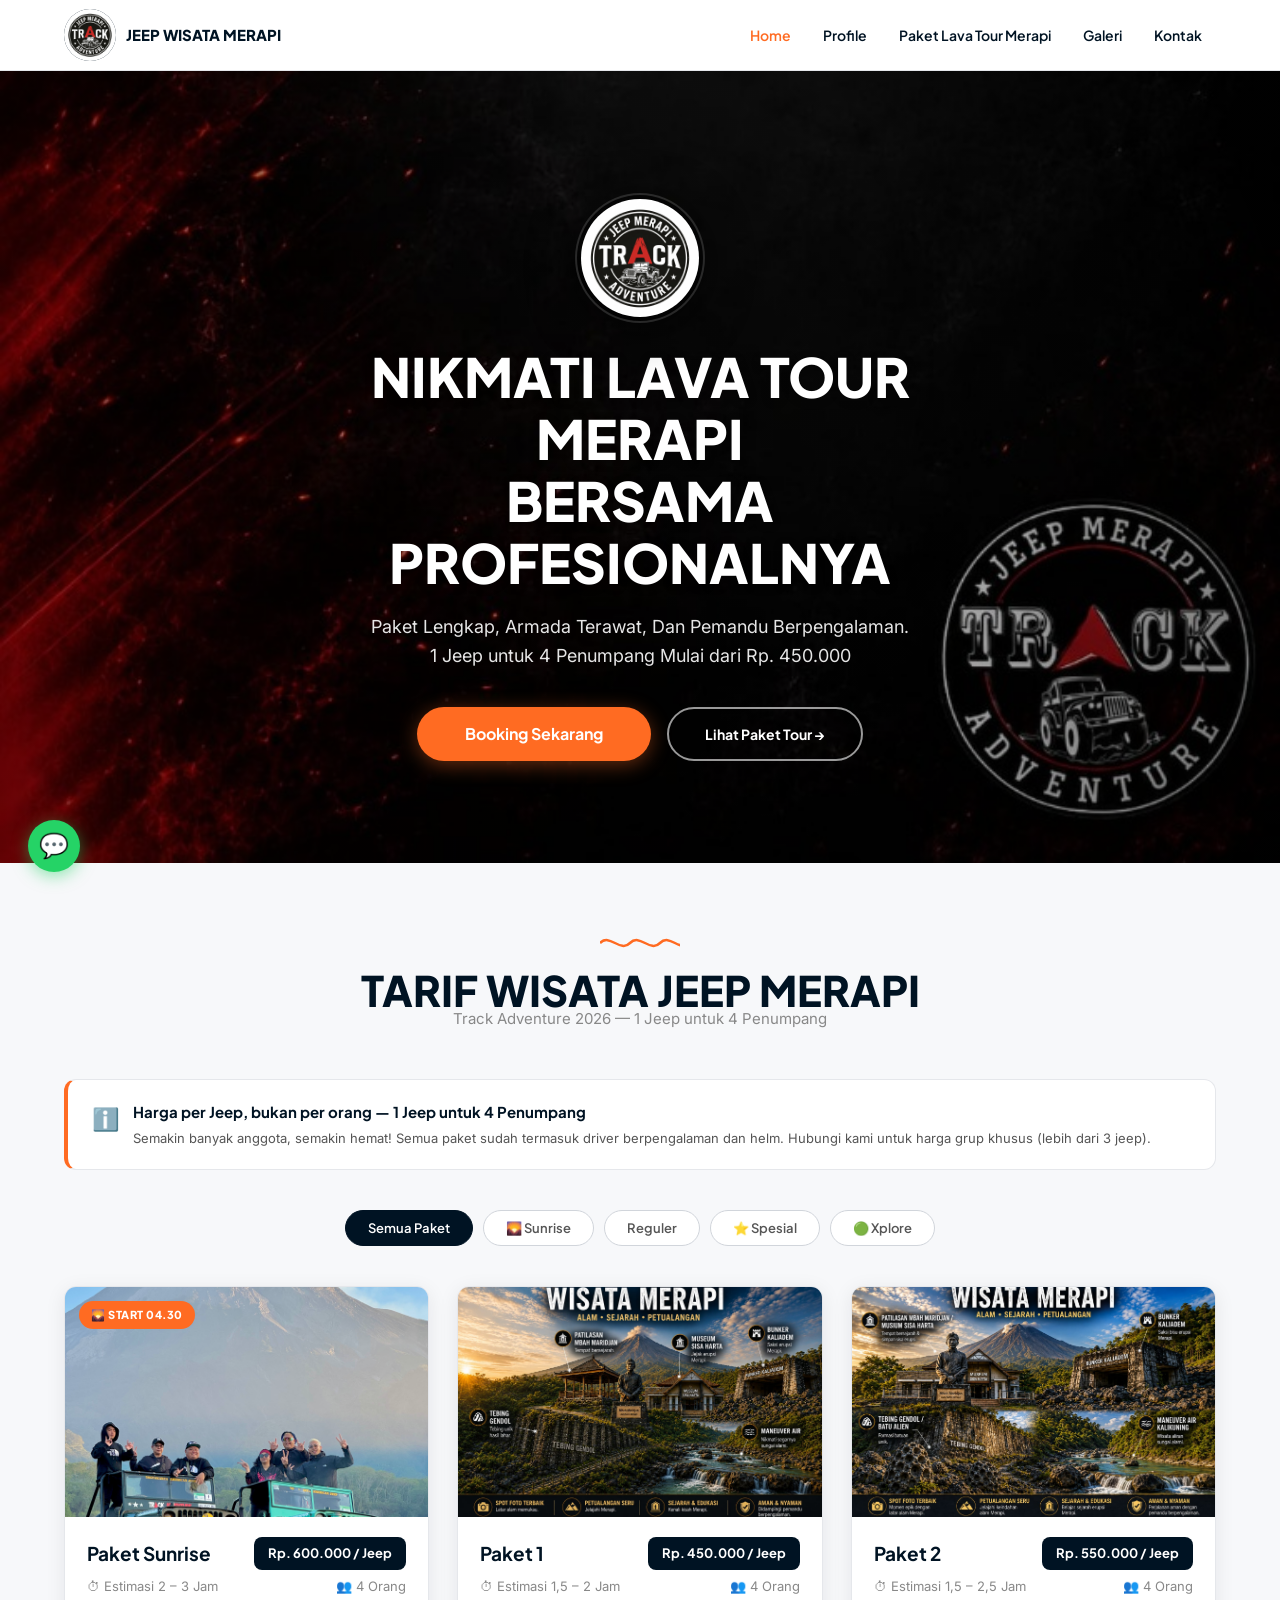
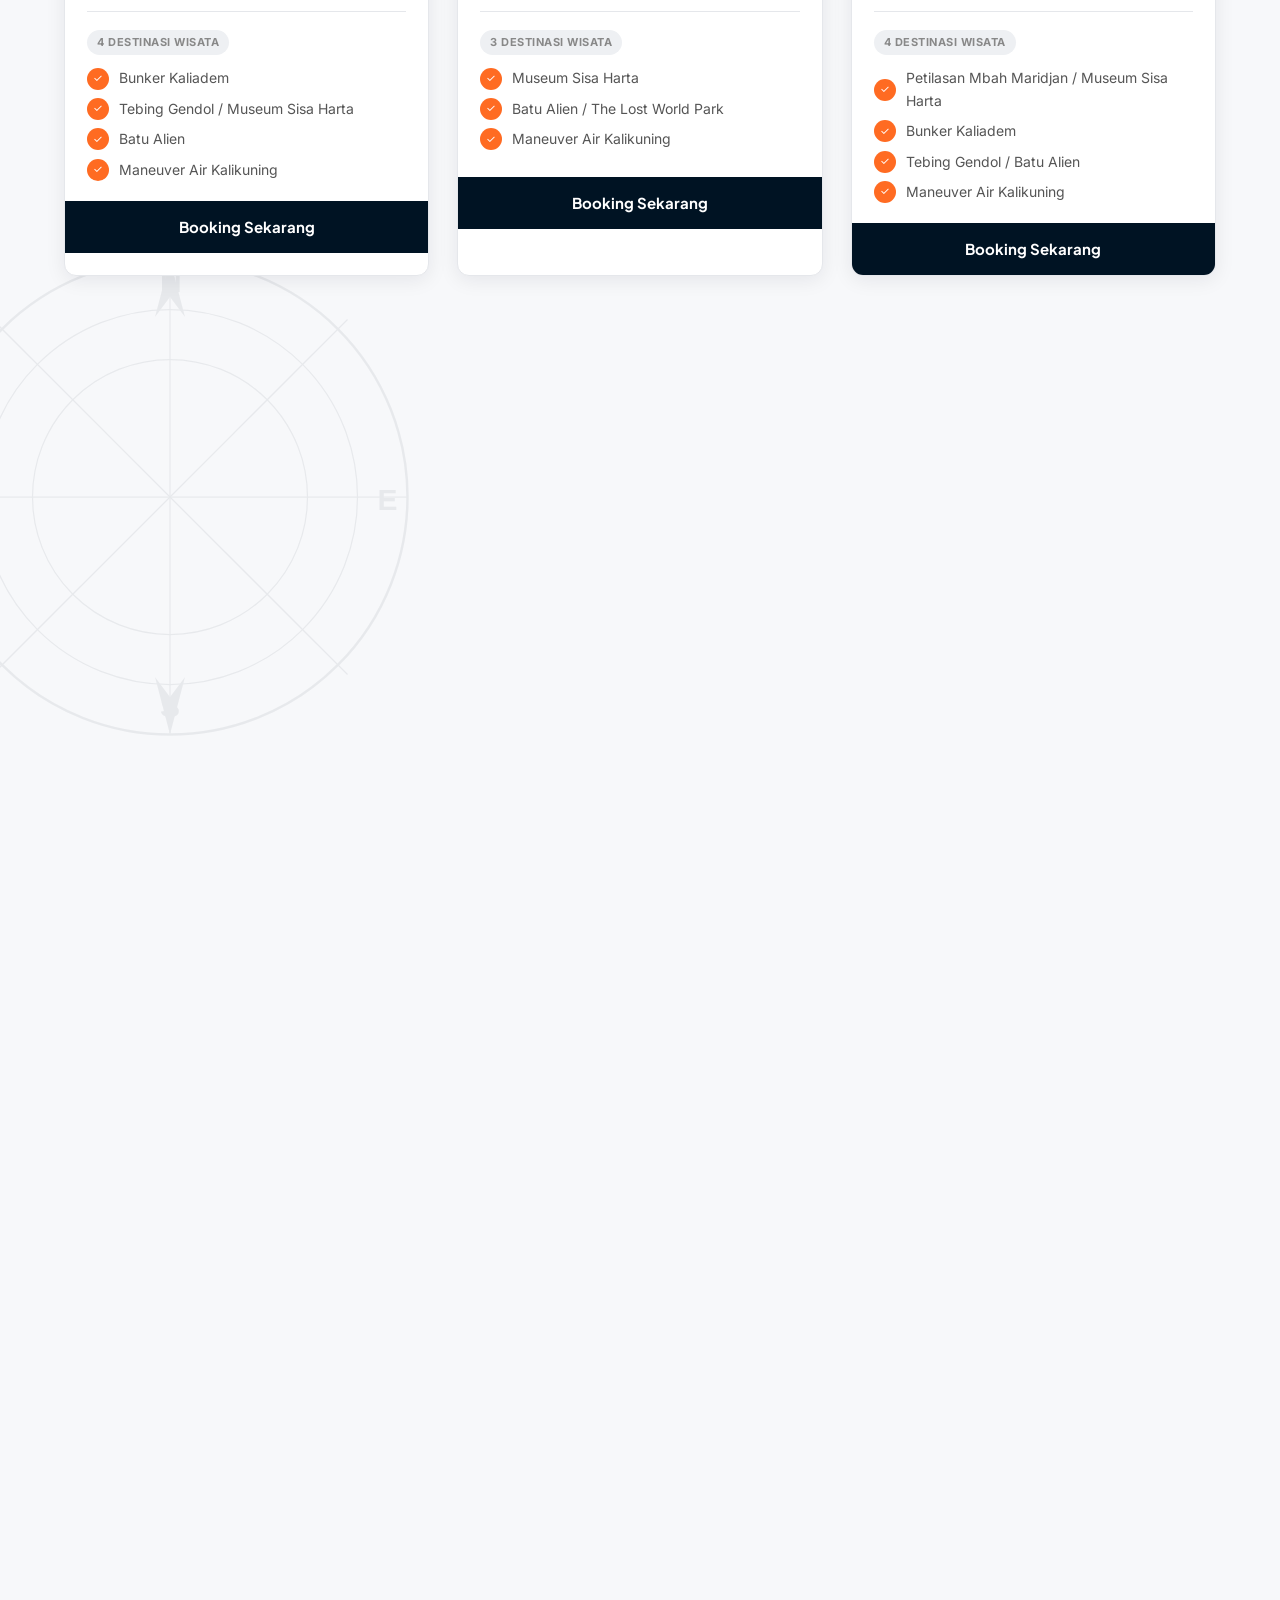
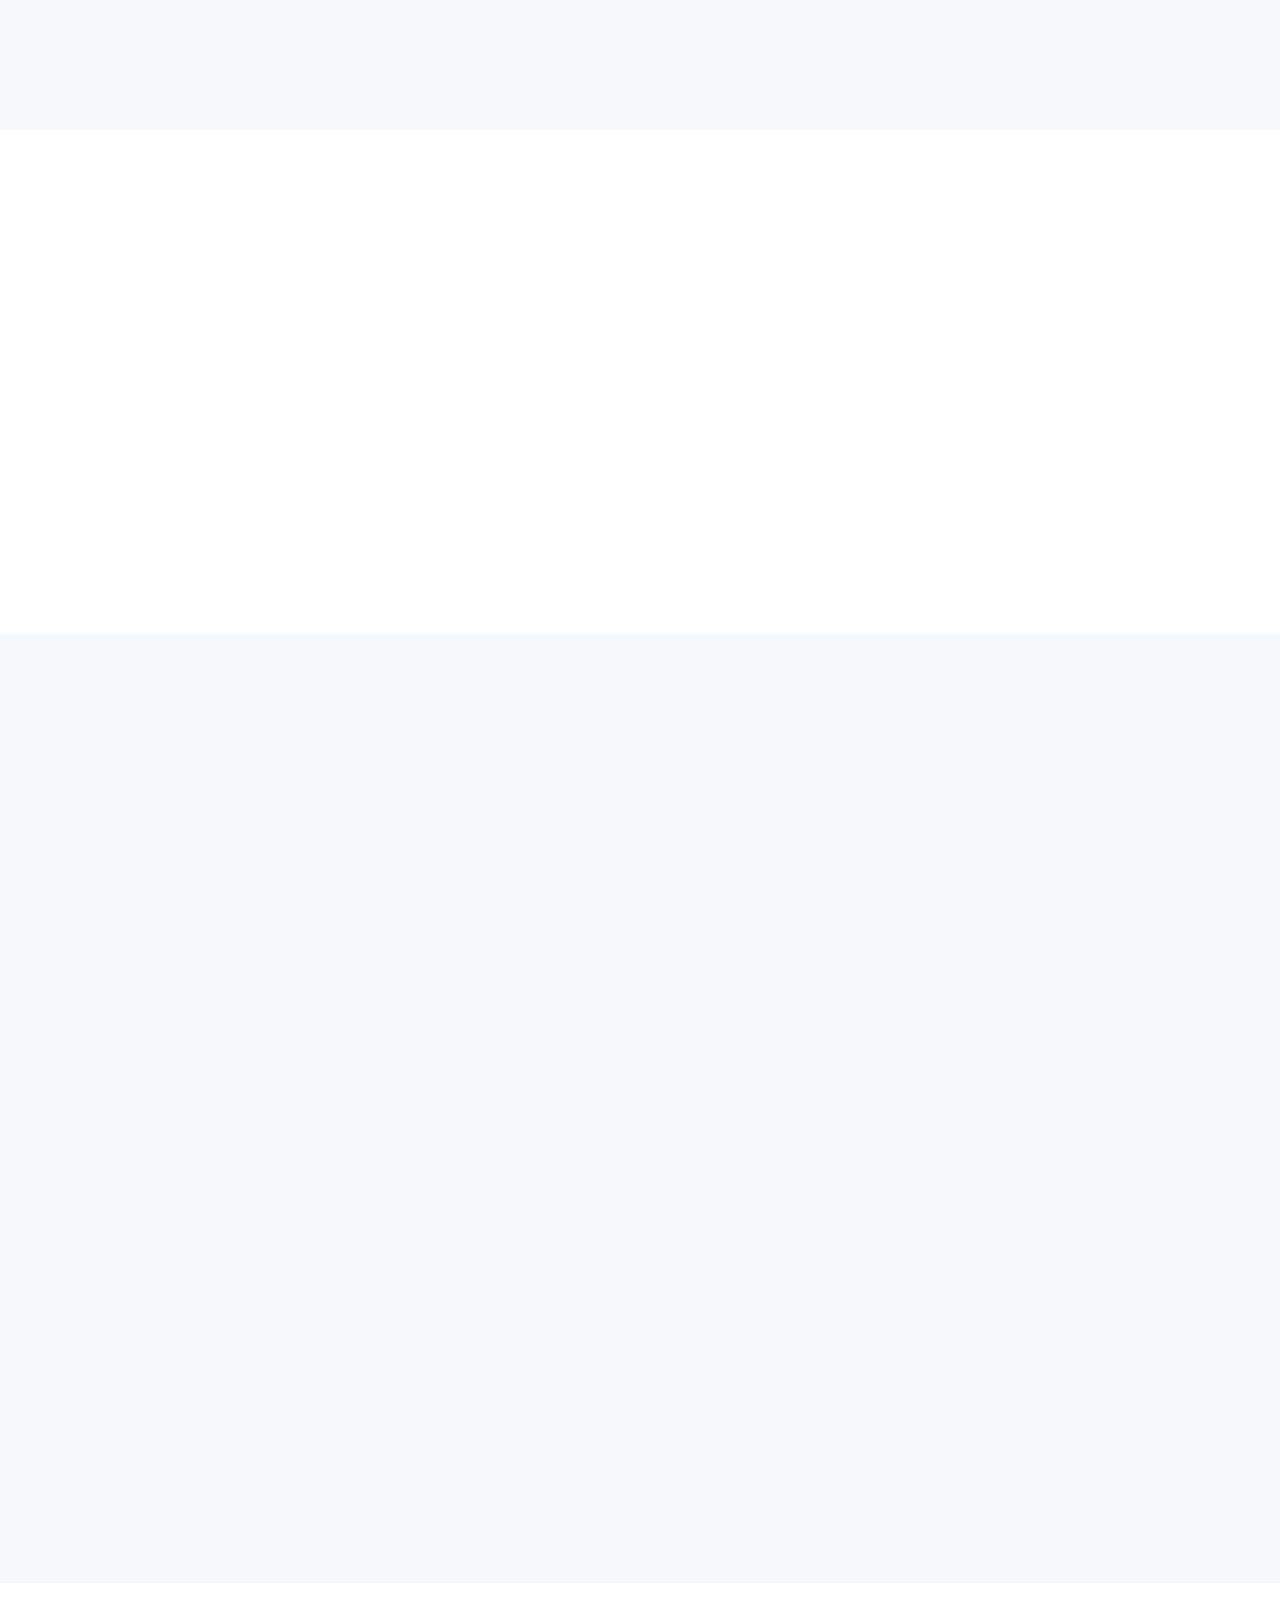
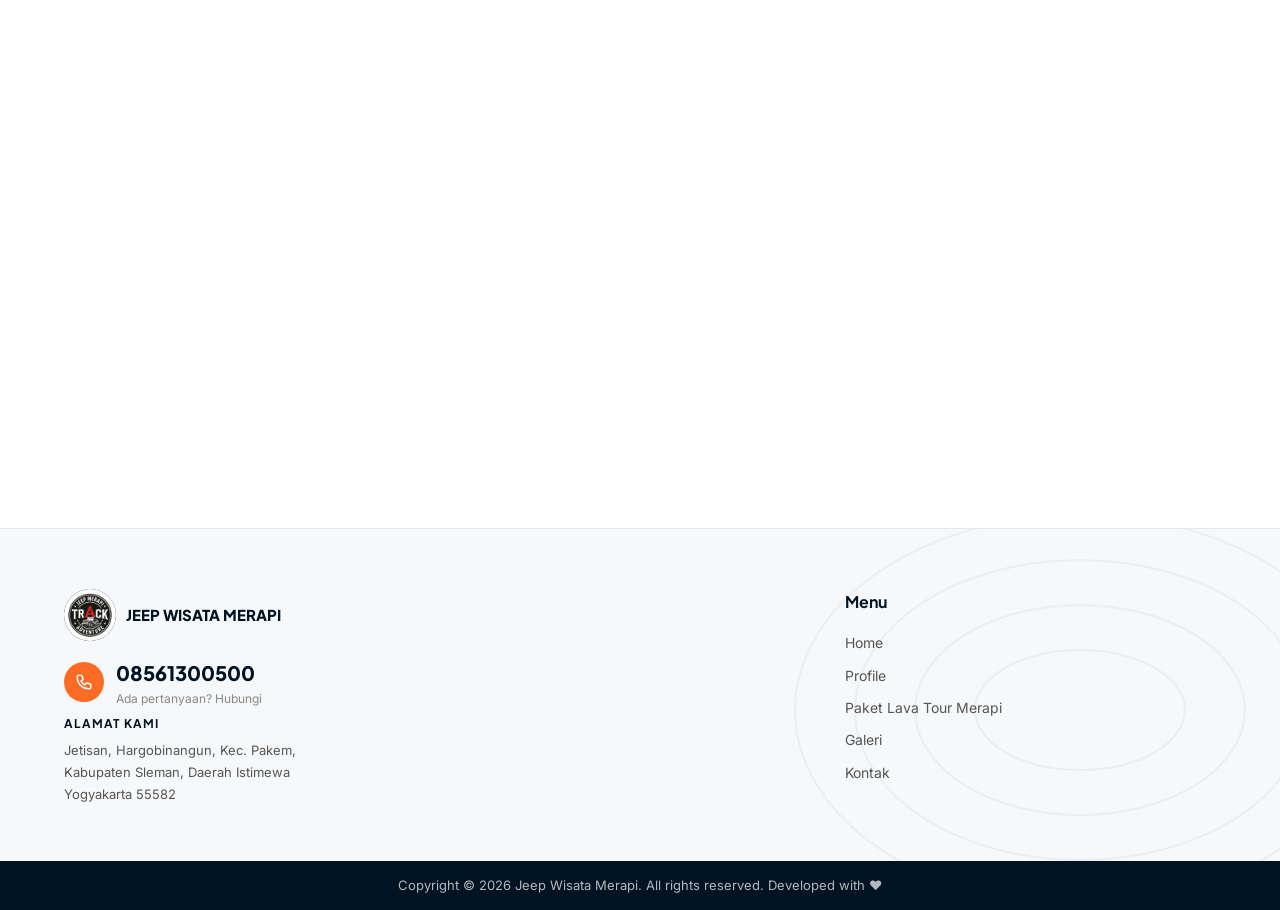
==== index.html @ 9de4d1c5 "Remove asuransi perjalanan from facilities, info banner, and FAQ" ====
<!DOCTYPE html>
<html lang="id">
<head>
  <meta charset="UTF-8" />
  <meta name="viewport" content="width=device-width, initial-scale=1.0" />
  <title>Jeep Wisata Merapi — Lava Tour Merapi Profesional</title>
  <meta name="description" content="Nikmati Lava Tour Merapi bersama profesionalnya. Paket lengkap, armada terawat, dan pemandu berpengalaman. Booking sekarang!" />
  <link rel="stylesheet" href="css/style.css" />
</head>
<body>
  <!-- NAVBAR -->
  <nav class="navbar" id="navbar">
    <div class="nav-inner">
      <a href="index.html" class="nav-logo">
        <img src="images/logo.png" alt="Jeep Merapi Track Adventure" class="nav-logo-img" style="width:52px;height:52px;object-fit:contain;border-radius:50%;" />
        <div class="nav-logo-text">
          JEEP WISATA MERAPI
          
        </div>
      </a>
      <div class="nav-links">
        <a href="index.html" class="active">Home</a>
        <a href="profile.html">Profile</a>
        <a href="paket.html">Paket Lava Tour Merapi</a>
        <a href="galeri.html">Galeri</a>
        <a href="kontak.html">Kontak</a>
      </div>
      <button class="hamburger" id="hamburger" aria-label="Menu"><span></span><span></span><span></span></button>
    </div>
  </nav>

  <!-- Mobile Menu -->
  <div class="nav-mobile" id="mobileMenu">
    <a href="index.html">Home</a>
    <a href="profile.html">Profile</a>
    <a href="paket.html">Paket Lava Tour Merapi</a>
    <a href="galeri.html">Galeri</a>
    <a href="kontak.html">Kontak</a>
  </div>

  <!-- HERO -->
  <section class="hero" id="hero">
    <div class="hero-overlay"></div>
    <div class="hero-content reveal">
      <div class="hero-logo-wrapper">
        <img src="images/logo.png" alt="Jeep Merapi Track Adventure" class="hero-badge-logo" />
      </div>
      <h1 class="hero-title">NIKMATI LAVA TOUR MERAPI<br/>BERSAMA PROFESIONALNYA</h1>
      <p class="hero-subtitle">Paket Lengkap, Armada Terawat, Dan Pemandu Berpengalaman.<br/>1 Jeep untuk 4 Penumpang Mulai dari Rp. 450.000</p>
      <div style="display:flex;gap:16px;justify-content:center;flex-wrap:wrap;">
        <a href="https://wa.me/6281234567890?text=Halo%2C%20saya%20ingin%20booking%20Lava%20Tour%20Merapi" target="_blank" class="hero-btn">Booking Sekarang</a>
        <a href="paket.html" class="btn btn-outline" style="border-color:rgba(255,255,255,0.6);color:#fff;padding:14px 36px;border-radius:50px;font-family:var(--font-heading);font-weight:700;">Lihat Paket Tour →</a>
      </div>
    </div>
  </section>

  <!-- PACKAGES SECTION -->
  <section class="packages-section compass-bg" style="padding-top: 70px; padding-bottom: 80px;">
    <div class="container">
      <div class="section-wave-title reveal">
        <div class="wave-line"></div>
        <h2 class="section-title">TARIF WISATA JEEP MERAPI</h2>
        <p style="color:var(--text-muted);font-size:15px;margin-top:-8px;">Track Adventure 2026 — 1 Jeep untuk 4 Penumpang</p>
      </div>

      <!-- Info Banner -->
      <div class="info-box reveal">
        <div class="info-box-icon">ℹ️</div>
        <div>
          <div class="info-box-title">Harga per Jeep, bukan per orang — 1 Jeep untuk 4 Penumpang</div>
          <div class="info-box-desc">Semakin banyak anggota, semakin hemat! Semua paket sudah termasuk driver berpengalaman dan helm. Hubungi kami untuk harga grup khusus (lebih dari 3 jeep).</div>
        </div>
      </div>

      <!-- Filter -->
      <div class="filter-bar reveal">
        <button class="filter-btn active" data-filter="all" id="filter-all">Semua Paket</button>
        <button class="filter-btn" data-filter="sunrise" id="filter-sunrise">🌄 Sunrise</button>
        <button class="filter-btn" data-filter="reguler" id="filter-reguler">Reguler</button>
        <button class="filter-btn" data-filter="spesial" id="filter-spesial">⭐ Spesial</button>
        <button class="filter-btn" data-filter="xplore" id="filter-xplore">🟢 Xplore</button>
      </div>

      <!-- PACKAGES GRID -->
      <div class="packages-grid-full">

        <!-- PAKET SUNRISE -->
        <div class="pkg-card reveal reveal-delay-1" data-category="sunrise">
          <div class="pkg-img">
            <div class="pkg-badge-sunrise">🌄 Start 04.30</div>
            <img src="images/IMG_2432.jpg" alt="Paket Sunrise" loading="lazy" />
          </div>
          <div class="pkg-body">
            <div class="pkg-head">
              <div class="pkg-name">Paket Sunrise</div>
              <div class="pkg-price">Rp. 600.000 / Jeep</div>
            </div>
            <div class="pkg-meta">
              <span>⏱ Estimasi 2 – 3 Jam</span>
              <span>👥 4 Orang</span>
            </div>
            <div class="pkg-dest-count">4 Destinasi Wisata</div>
            <div class="pkg-features">
              <div class="pkg-feature"><div class="pkg-check">✓</div> Bunker Kaliadem</div>
              <div class="pkg-feature"><div class="pkg-check">✓</div> Tebing Gendol / Museum Sisa Harta</div>
              <div class="pkg-feature"><div class="pkg-check">✓</div> Batu Alien</div>
              <div class="pkg-feature"><div class="pkg-check">✓</div> Maneuver Air Kalikuning</div>
            </div>
          </div>
          <a href="https://wa.me/6281234567890?text=Halo%2C%20saya%20ingin%20booking%20Paket%20Sunrise%20Rp.600.000%2FJeep%20(4%20Destinasi%2C%202-3%20Jam%2C%20Start%2004.30)" target="_blank" class="pkg-btn">Booking Sekarang</a>
        </div>

        <!-- PAKET 1 -->
        <div class="pkg-card reveal reveal-delay-2" data-category="reguler">
          <div class="pkg-img">
            <img src="images/paketsuperdeal.jpeg" alt="Paket 1 Super Deal" loading="lazy" />
          </div>
          <div class="pkg-body">
            <div class="pkg-head">
              <div class="pkg-name">Paket 1</div>
              <div class="pkg-price">Rp. 450.000 / Jeep</div>
            </div>
            <div class="pkg-meta">
              <span>⏱ Estimasi 1,5 – 2 Jam</span>
              <span>👥 4 Orang</span>
            </div>
            <div class="pkg-dest-count">3 Destinasi Wisata</div>
            <div class="pkg-features">
              <div class="pkg-feature"><div class="pkg-check">✓</div> Museum Sisa Harta</div>
              <div class="pkg-feature"><div class="pkg-check">✓</div> Batu Alien / The Lost World Park</div>
              <div class="pkg-feature"><div class="pkg-check">✓</div> Maneuver Air Kalikuning</div>
            </div>
          </div>
          <a href="https://wa.me/6281234567890?text=Halo%2C%20saya%20ingin%20booking%20Paket%201%20Rp.450.000%2FJeep%20(3%20Destinasi%2C%201%2C5-2%20Jam)" target="_blank" class="pkg-btn">Booking Sekarang</a>
        </div>

        <!-- PAKET 2 -->
        <div class="pkg-card reveal reveal-delay-3" data-category="reguler">
          <div class="pkg-img">
            <img src="images/paket2.jpeg" alt="Paket 2" loading="lazy" />
          </div>
          <div class="pkg-body">
            <div class="pkg-head">
              <div class="pkg-name">Paket 2</div>
              <div class="pkg-price">Rp. 550.000 / Jeep</div>
            </div>
            <div class="pkg-meta">
              <span>⏱ Estimasi 1,5 – 2,5 Jam</span>
              <span>👥 4 Orang</span>
            </div>
            <div class="pkg-dest-count">4 Destinasi Wisata</div>
            <div class="pkg-features">
              <div class="pkg-feature"><div class="pkg-check">✓</div> Petilasan Mbah Maridjan / Museum Sisa Harta</div>
              <div class="pkg-feature"><div class="pkg-check">✓</div> Bunker Kaliadem</div>
              <div class="pkg-feature"><div class="pkg-check">✓</div> Tebing Gendol / Batu Alien</div>
              <div class="pkg-feature"><div class="pkg-check">✓</div> Maneuver Air Kalikuning</div>
            </div>
          </div>
          <a href="https://wa.me/6281234567890?text=Halo%2C%20saya%20ingin%20booking%20Paket%202%20Rp.550.000%2FJeep%20(4%20Destinasi%2C%201%2C5-2%2C5%20Jam)" target="_blank" class="pkg-btn">Booking Sekarang</a>
        </div>

        <!-- PAKET 3 -->
        <div class="pkg-card reveal" data-category="reguler">
          <div class="pkg-img">
            <img src="images/paket3.jpeg" alt="Paket 3" loading="lazy" />
          </div>
          <div class="pkg-body">
            <div class="pkg-head">
              <div class="pkg-name">Paket 3</div>
              <div class="pkg-price">Rp. 650.000 / Jeep</div>
            </div>
            <div class="pkg-meta">
              <span>⏱ Estimasi 2 – 3 Jam</span>
              <span>👥 4 Orang</span>
            </div>
            <div class="pkg-dest-count">5 Destinasi Wisata</div>
            <div class="pkg-features">
              <div class="pkg-feature"><div class="pkg-check">✓</div> Petilasan Mbah Maridjan</div>
              <div class="pkg-feature"><div class="pkg-check">✓</div> Bunker Kaliadem</div>
              <div class="pkg-feature"><div class="pkg-check">✓</div> Tebing Gendol / Museum Sisa Harta</div>
              <div class="pkg-feature"><div class="pkg-check">✓</div> Batu Alien / The Lost World Park</div>
              <div class="pkg-feature"><div class="pkg-check">✓</div> Maneuver Air Kalikuning</div>
            </div>
          </div>
          <a href="https://wa.me/6281234567890?text=Halo%2C%20saya%20ingin%20booking%20Paket%203%20Rp.650.000%2FJeep%20(5%20Destinasi%2C%202-3%20Jam)" target="_blank" class="pkg-btn">Booking Sekarang</a>
        </div>

        <!-- PAKET 4 -->
        <div class="pkg-card reveal reveal-delay-1" data-category="reguler">
          <div class="pkg-img">
            <img src="images/paket4.jpeg" alt="Paket 4" loading="lazy" />
          </div>
          <div class="pkg-body">
            <div class="pkg-head">
              <div class="pkg-name">Paket 4</div>
              <div class="pkg-price">Rp. 750.000 / Jeep</div>
            </div>
            <div class="pkg-meta">
              <span>⏱ Estimasi 3 – 4 Jam</span>
              <span>👥 4 Orang</span>
            </div>
            <div class="pkg-dest-count">6 Destinasi Wisata</div>
            <div class="pkg-features">
              <div class="pkg-feature"><div class="pkg-check">✓</div> Petilasan Mbah Maridjan</div>
              <div class="pkg-feature"><div class="pkg-check">✓</div> Bunker Kaliadem</div>
              <div class="pkg-feature"><div class="pkg-check">✓</div> Tebing Gendol</div>
              <div class="pkg-feature"><div class="pkg-check">✓</div> The Lost World Park / Batu Alien</div>
              <div class="pkg-feature"><div class="pkg-check">✓</div> Museum Sisa Harta</div>
              <div class="pkg-feature"><div class="pkg-check">✓</div> Maneuver Air Kalikuning</div>
            </div>
          </div>
          <a href="https://wa.me/6281234567890?text=Halo%2C%20saya%20ingin%20booking%20Paket%204%20Rp.750.000%2FJeep%20(6%20Destinasi%2C%203-4%20Jam)" target="_blank" class="pkg-btn">Booking Sekarang</a>
        </div>

        <!-- PAKET 5 -->
        <div class="pkg-card reveal reveal-delay-2" data-category="reguler">
          <div class="pkg-img">
            <img src="images/paket5.jpeg" alt="Paket 5" loading="lazy" />
          </div>
          <div class="pkg-body">
            <div class="pkg-head">
              <div class="pkg-name">Paket 5</div>
              <div class="pkg-price">Rp. 1.050.000 / Jeep</div>
            </div>
            <div class="pkg-meta">
              <span>⏱ Estimasi 4 – 5 Jam</span>
              <span>👥 4 Orang</span>
            </div>
            <div class="pkg-dest-count">7 Destinasi Wisata</div>
            <div class="pkg-features">
              <div class="pkg-feature"><div class="pkg-check">✓</div> Bukit Klangon</div>
              <div class="pkg-feature"><div class="pkg-check">✓</div> Petilasan Mbah Maridjan</div>
              <div class="pkg-feature"><div class="pkg-check">✓</div> Bunker Kaliadem</div>
              <div class="pkg-feature"><div class="pkg-check">✓</div> Tebing Gendol / Makam Mbah Maridjan</div>
              <div class="pkg-feature"><div class="pkg-check">✓</div> The Lost World Park / Batu Alien</div>
              <div class="pkg-feature"><div class="pkg-check">✓</div> Museum Sisa Harta</div>
              <div class="pkg-feature"><div class="pkg-check">✓</div> Maneuver Air Kalikuning</div>
            </div>
          </div>
          <a href="https://wa.me/6281234567890?text=Halo%2C%20saya%20ingin%20booking%20Paket%205%20Rp.1.050.000%2FJeep%20(7%20Destinasi%2C%204-5%20Jam)" target="_blank" class="pkg-btn">Booking Sekarang</a>
        </div>

        <!-- PAKET 6 -->
        <div class="pkg-card reveal reveal-delay-3" data-category="reguler">
          <div class="pkg-img">
            <img src="images/paket6.jpeg" alt="Paket 6" loading="lazy" />
          </div>
          <div class="pkg-body">
            <div class="pkg-head">
              <div class="pkg-name">Paket 6</div>
              <div class="pkg-price">Rp. 1.500.000 / Jeep</div>
            </div>
            <div class="pkg-meta">
              <span>⏱ Estimasi 4 – 5 Jam</span>
              <span>👥 4 Orang</span>
            </div>
            <div class="pkg-dest-count">7 Destinasi Wisata</div>
            <div class="pkg-features">
              <div class="pkg-feature"><div class="pkg-check">✓</div> Kalitalang</div>
              <div class="pkg-feature"><div class="pkg-check">✓</div> Petilasan Mbah Maridjan</div>
              <div class="pkg-feature"><div class="pkg-check">✓</div> Bunker Kaliadem</div>
              <div class="pkg-feature"><div class="pkg-check">✓</div> Tebing Gendol / Makam Mbah Maridjan</div>
              <div class="pkg-feature"><div class="pkg-check">✓</div> The Lost World Park / Batu Alien</div>
              <div class="pkg-feature"><div class="pkg-check">✓</div> Museum Sisa Harta</div>
              <div class="pkg-feature"><div class="pkg-check">✓</div> Maneuver Air Kalikuning</div>
            </div>
          </div>
          <a href="https://wa.me/6281234567890?text=Halo%2C%20saya%20ingin%20booking%20Paket%206%20Rp.1.500.000%2FJeep%20(7%20Destinasi%2C%204-5%20Jam)" target="_blank" class="pkg-btn">Booking Sekarang</a>
        </div>

        <!-- PAKET SPESIAL BEST DEAL -->
        <div class="pkg-card featured reveal" data-category="spesial">
          <div class="pkg-img">
            <div class="pkg-badge-best">⭐ BEST DEAL!</div>
            <img src="images/paketspesialdeal.jpeg" alt="Paket Spesial Best Deal" loading="lazy" />
          </div>
          <div class="pkg-body">
            <div class="pkg-head">
              <div class="pkg-name">Paket Spesial</div>
              <div class="pkg-price" style="background:#e53e3e;">Rp. 500.000 / Jeep</div>
            </div>
            <div class="pkg-meta">
              <span>⏱ Estimasi 1,5 – 2 Jam</span>
              <span>👥 4 Orang</span>
            </div>
            <div class="pkg-dest-count">3 Destinasi Wisata</div>
            <div class="pkg-features">
              <div class="pkg-feature"><div class="pkg-check" style="background:#e53e3e;">✓</div> Bunker Kali Adem</div>
              <div class="pkg-feature"><div class="pkg-check" style="background:#e53e3e;">✓</div> Petilasan Mbah Maridjan / Museum Sisa Harta / Tebing Gendol</div>
              <div class="pkg-feature"><div class="pkg-check" style="background:#e53e3e;">✓</div> Maneuver Air Kalikuning</div>
            </div>
          </div>
          <a href="https://wa.me/6281234567890?text=Halo%2C%20saya%20ingin%20booking%20Paket%20Spesial%20BEST%20DEAL%20Rp.500.000%2FJeep%20(3%20Destinasi%2C%201%2C5-2%20Jam)" target="_blank" class="pkg-btn">Booking Sekarang</a>
        </div>

        <!-- PAKET XPLORE -->
        <div class="pkg-card reveal reveal-delay-1" data-category="xplore">
          <div class="pkg-img">
            <img src="images/paketexplore.jpeg" alt="Paket Xplore" loading="lazy" />
          </div>
          <div class="pkg-body">
            <div class="pkg-head">
              <div class="pkg-name">Paket Xplore</div>
              <div class="pkg-price">Rp. 450.000 / Jeep</div>
            </div>
            <div class="pkg-meta">
              <span>⏱ Estimasi 1,5 – 2 Jam</span>
              <span>👥 4 Orang</span>
            </div>
            <div class="pkg-dest-count">4 Destinasi Wisata</div>
            <div class="pkg-features">
              <div class="pkg-feature"><div class="pkg-check" style="background:#22c55e;">✓</div> Bukit 94</div>
              <div class="pkg-feature"><div class="pkg-check" style="background:#22c55e;">✓</div> Nawang Jagad</div>
              <div class="pkg-feature"><div class="pkg-check" style="background:#22c55e;">✓</div> Bunker Kaliurang</div>
              <div class="pkg-feature"><div class="pkg-check" style="background:#22c55e;">✓</div> Maneuver Air</div>
            </div>
          </div>
          <a href="https://wa.me/6281234567890?text=Halo%2C%20saya%20ingin%20booking%20Paket%20Xplore%20Rp.450.000%2FJeep%20(4%20Destinasi%2C%201%2C5-2%20Jam)" target="_blank" class="pkg-btn">Booking Sekarang</a>
        </div>

      </div><!-- end packages grid -->
    </div>
  </section>

  <!-- FASILITAS -->
  <section class="facilities-section">
    <div class="container">
      <div class="section-wave-title reveal">
        <div class="wave-line"></div>
        <h2 class="section-title">Fasilitas &amp; Keunggulan</h2>
      </div>
      <div class="facilities-grid">
        <div class="facility-card reveal reveal-delay-1">
          <div class="facility-icon">🚙</div>
          <div class="facility-title">Armada Jeep Terawat</div>
          <div class="facility-desc">Jeep Willis original dalam kondisi prima, dirawat rutin setiap bulan oleh mekanik bersertifikat.</div>
        </div>
        <div class="facility-card reveal reveal-delay-2">
          <div class="facility-icon">🧑‍✈️</div>
          <div class="facility-title">Driver Profesional</div>
          <div class="facility-desc">Driver lokal berpengalaman yang mengenal setiap jalur dan kisah Gunung Merapi.</div>
        </div>
        <div class="facility-card reveal reveal-delay-3">
          <div class="facility-icon">📸</div>
          <div class="facility-title">Spot Foto Terbaik</div>
          <div class="facility-desc">Driver memandu Anda ke spot foto terbaik untuk kenangan Merapi yang sempurna.</div>
        </div>
      </div>
    </div>
  </section>

  <!-- GALERI PREVIEW -->
  <section class="gallery-section">
    <div class="container">
      <div class="section-wave-title reveal">
        <div class="wave-line"></div>
        <h2 class="section-title">Galeri Wisata Merapi</h2>
      </div>
      <div class="gallery-grid-3 reveal">
        <div class="gallery-thumb" data-lightbox="images/IMG_1999.jpg">
          <img src="images/IMG_1999.jpg" alt="Wisata Jeep Merapi" loading="lazy" />
          <div class="gallery-thumb-overlay">🔍</div>
        </div>
        <div class="gallery-thumb" data-lightbox="images/IMG_2432.jpg">
          <img src="images/IMG_2432.jpg" alt="Jeep Adventure Merapi" loading="lazy" />
          <div class="gallery-thumb-overlay">🔍</div>
        </div>
        <div class="gallery-thumb" data-lightbox="images/IMG_3067.jpg">
          <img src="images/IMG_3067.jpg" alt="Lava Tour Merapi" loading="lazy" />
          <div class="gallery-thumb-overlay">🔍</div>
        </div>
        <div class="gallery-thumb" data-lightbox="images/IMG_3896.jpg">
          <img src="images/IMG_3896.jpg" alt="Keseruan Tour Jeep" loading="lazy" />
          <div class="gallery-thumb-overlay">🔍</div>
        </div>
        <div class="gallery-thumb" data-lightbox="images/IMG_3903.jpg">
          <img src="images/IMG_3903.jpg" alt="Spot Foto Merapi" loading="lazy" />
          <div class="gallery-thumb-overlay">🔍</div>
        </div>
        <div class="gallery-thumb" data-lightbox="images/IMG_5372.jpg">
          <img src="images/IMG_5372.jpg" alt="Jeep Wisata Merapi" loading="lazy" />
          <div class="gallery-thumb-overlay">🔍</div>
        </div>
      </div>
      <div style="text-align:center; margin-top: 36px;" class="reveal">
        <a href="galeri.html" class="btn btn-navy">Lihat Semua Foto →</a>
      </div>
    </div>
  </section>

  <!-- TESTIMONI -->
  <section class="testimonials-section">
    <div class="container">
      <div class="section-wave-title reveal">
        <div class="wave-line"></div>
        <h2 class="section-title">Apa Kata Wisatawan?</h2>
      </div>
      <div class="testimonials-grid">
        <div class="testi-card reveal reveal-delay-1">
          <div class="testi-stars">★★★★★</div>
          <p class="testi-text">"Pengalaman yang luar biasa! Pemandunya ramah dan profesional. Jeep-nya keren banget, bisa masuk ke jalur yang menakjubkan. Pasti balik lagi!"</p>
          <div class="testi-author">
            <div class="testi-avatar">A</div>
            <div><div class="testi-name">Andi Prasetyo</div><div class="testi-loc">📍 Jakarta</div></div>
          </div>
        </div>
        <div class="testi-card reveal reveal-delay-2">
          <div class="testi-stars">★★★★★</div>
          <p class="testi-text">"Seru banget! Anak-anak sangat excited naik Jeep Willis. Pemandangan Merapi dari dekat bikin takjub. Recommended banget untuk keluarga!"</p>
          <div class="testi-author">
            <div class="testi-avatar">S</div>
            <div><div class="testi-name">Siti Rahayu</div><div class="testi-loc">📍 Surabaya</div></div>
          </div>
        </div>
        <div class="testi-card reveal reveal-delay-3">
          <div class="testi-stars">★★★★★</div>
          <p class="testi-text">"Harganya sangat terjangkau untuk pengalaman yang WOW. Bunker Kaliadem dan track kali kuningnya epic banget. Tim-nya super friendly!"</p>
          <div class="testi-author">
            <div class="testi-avatar">R</div>
            <div><div class="testi-name">Reza Firmansyah</div><div class="testi-loc">📍 Bandung</div></div>
          </div>
        </div>
      </div>
    </div>
  </section>

  <!-- Lightbox -->
  <div class="lightbox" id="lightbox">
    <button class="lightbox-close" id="lightboxClose">✕</button>
    <img class="lightbox-img" id="lightboxImg" src="" alt="Galeri Foto" />
  </div>

  <!-- FOOTER -->
  <footer>
    <div class="footer-top">
      <div class="container">
        <div class="footer-grid">
          <!-- Brand -->
          <div>
            <div class="nav-logo" style="margin-bottom:8px;">
              <img src="images/logo.png" alt="Jeep Merapi Track Adventure" class="nav-logo-img" style="width:52px;height:52px;object-fit:contain;border-radius:50%;" />
              <div class="nav-logo-text">JEEP WISATA MERAPI</div>
            </div>
            <div class="footer-brand-phone">
              <div class="phone-icon">
                <svg width="18" height="18" fill="none" stroke="currentColor" viewBox="0 0 24 24"><path stroke-linecap="round" stroke-linejoin="round" stroke-width="2" d="M3 5a2 2 0 012-2h3.28a1 1 0 01.948.684l1.498 4.493a1 1 0 01-.502 1.21l-2.257 1.13a11.042 11.042 0 005.516 5.516l1.13-2.257a1 1 0 011.21-.502l4.493 1.498a1 1 0 01.684.949V19a2 2 0 01-2 2h-1C9.716 21 3 14.284 3 6V5z"/></svg>
              </div>
              <div>
                <div class="footer-phone-num">08561300500</div>
                <div class="footer-phone-label">Ada pertanyaan? Hubungi</div>
              </div>
            </div>
            <div class="footer-address-title">ALAMAT KAMI</div>
            <div class="footer-address">Jetisan, Hargobinangun, Kec. Pakem,<br/>Kabupaten Sleman, Daerah Istimewa<br/>Yogyakarta 55582</div>
          </div>
          <!-- Menu -->
          <div>
            <div class="footer-col-title">Menu</div>
            <div class="footer-links">
              <a href="index.html">Home</a>
              <a href="profile.html">Profile</a>
              <a href="paket.html">Paket Lava Tour Merapi</a>
              <a href="galeri.html">Galeri</a>
              <a href="kontak.html">Kontak</a>
            </div>
          </div>
        </div>
      </div>
    </div>
    <div class="footer-bottom">
      Copyright © 2026 Jeep Wisata Merapi. All rights reserved. Developed with ❤️
    </div>
  </footer>

  <!-- WA Float -->
  <a href="https://wa.me/6281234567890" target="_blank" class="wa-float" title="WhatsApp">
    <div class="wa-float-btn">💬</div>
  </a>

  <!-- Scroll to Top -->
  <button class="scroll-top" id="scrollTop" aria-label="Scroll to top">↑</button>

  <script src="js/main.js"></script>
</body>
</html>
---- css/style.css ----
/* ============================================
   JEEP WISATA MERAPI — Global Stylesheet
   Light Theme | Navy + Orange Accent
   Mirip: jeepwisataofficial.com
   ============================================ */

@import url('https://fonts.googleapis.com/css2?family=Plus+Jakarta+Sans:wght@400;500;600;700;800&family=Inter:wght@300;400;500;600&display=swap');

/* ---- CSS Variables ---- */
:root {
  --navy: #001323;
  --navy-2: #002240;
  --orange: #ff6b22;
  --orange-dark: #e85a10;

  --bg-main: #ffffff;
  --bg-section: #f7f8fa;
  --bg-section-2: #eef0f3;

  --text-dark: #001323;
  --text-body: #555555;
  --text-muted: #888888;

  --border: #e5e7eb;
  --border-2: #d1d5db;

  --card-shadow: 0 4px 20px rgba(0, 19, 35, 0.08);
  --card-shadow-hover: 0 10px 40px rgba(0, 19, 35, 0.15);

  --font-heading: 'Plus Jakarta Sans', sans-serif;
  --font-body: 'Inter', sans-serif;

  --radius: 8px;
  --radius-lg: 12px;
  --radius-xl: 20px;

  --transition: all 0.3s ease;
}

/* ---- Reset ---- */
*, *::before, *::after { margin: 0; padding: 0; box-sizing: border-box; }
html { scroll-behavior: smooth; }
body { font-family: var(--font-body); background: var(--bg-main); color: var(--text-body); line-height: 1.6; overflow-x: hidden; }
a { text-decoration: none; color: inherit; transition: var(--transition); }
img { max-width: 100%; display: block; }
ul { list-style: none; }

::-webkit-scrollbar { width: 5px; }
::-webkit-scrollbar-track { background: #f1f1f1; }
::-webkit-scrollbar-thumb { background: var(--orange); border-radius: 3px; }

/* ============================================
   TOP BAR
   ============================================ */
.topbar {
  background: var(--navy);
  color: #fff;
  padding: 8px 0;
  font-size: 13px;
}

.topbar-inner {
  max-width: 1200px;
  margin: 0 auto;
  padding: 0 24px;
  display: flex;
  align-items: center;
  justify-content: space-between;
  gap: 16px;
}

.topbar-left {
  display: flex;
  align-items: center;
  gap: 20px;
}

.topbar-item {
  display: flex;
  align-items: center;
  gap: 6px;
  color: rgba(255,255,255,0.85);
  font-size: 12.5px;
}

.topbar-item svg { opacity: 0.7; }

.topbar-socials {
  display: flex;
  align-items: center;
  gap: 12px;
}

.topbar-social {
  color: rgba(255,255,255,0.7);
  font-size: 15px;
  transition: var(--transition);
}

.topbar-social:hover { color: var(--orange); }

/* ============================================
   NAVBAR
   ============================================ */
.navbar {
  background: #fff;
  border-bottom: 1px solid var(--border);
  position: sticky;
  top: 0;
  z-index: 1000;
  transition: var(--transition);
}

.navbar.scrolled {
  box-shadow: 0 2px 20px rgba(0,0,0,0.1);
}

.nav-inner {
  max-width: 1200px;
  margin: 0 auto;
  padding: 0 24px;
  display: flex;
  align-items: center;
  justify-content: space-between;
  height: 70px;
}

.nav-logo {
  display: flex;
  align-items: center;
  gap: 10px;
}

.nav-logo-img {
  width: 48px;
  height: 48px;
  background: var(--navy);
  border-radius: 50%;
  display: flex;
  align-items: center;
  justify-content: center;
  font-size: 22px;
  flex-shrink: 0;
  color: #fff;
  font-weight: 900;
  letter-spacing: -1px;
}

.nav-logo-text {
  font-family: var(--font-heading);
  font-weight: 800;
  font-size: 15px;
  color: var(--navy);
  line-height: 1.2;
}

.nav-logo-text span {
  display: block;
  font-size: 10px;
  font-weight: 400;
  color: var(--text-muted);
  text-transform: uppercase;
  letter-spacing: 1px;
}

.nav-links {
  display: flex;
  align-items: center;
  gap: 4px;
}

.nav-links a {
  font-family: var(--font-heading);
  font-weight: 600;
  font-size: 14px;
  color: var(--text-dark);
  padding: 8px 14px;
  border-radius: var(--radius);
  transition: var(--transition);
}

.nav-links a:hover { color: var(--orange); }
.nav-links a.active { color: var(--orange); }

.nav-search {
  background: none;
  border: none;
  cursor: pointer;
  color: var(--text-dark);
  padding: 8px;
  display: flex;
  align-items: center;
}

.nav-search:hover { color: var(--orange); }

/* Hamburger */
.hamburger {
  display: none;
  flex-direction: column;
  gap: 5px;
  cursor: pointer;
  background: none;
  border: none;
  padding: 4px;
}

.hamburger span {
  display: block;
  width: 22px;
  height: 2px;
  background: var(--text-dark);
  border-radius: 2px;
  transition: var(--transition);
}

.hamburger.open span:nth-child(1) { transform: translateY(7px) rotate(45deg); }
.hamburger.open span:nth-child(2) { opacity: 0; }
.hamburger.open span:nth-child(3) { transform: translateY(-7px) rotate(-45deg); }

/* Mobile Nav */
.nav-mobile {
  display: none;
  flex-direction: column;
  position: fixed;
  top: 0; left: 0; right: 0; bottom: 0;
  background: rgba(255,255,255,0.98);
  z-index: 999;
  align-items: center;
  justify-content: center;
  gap: 28px;
}

.nav-mobile.open { display: flex; }

.nav-mobile a {
  font-family: var(--font-heading);
  font-size: 26px;
  font-weight: 700;
  color: var(--navy);
}

.nav-mobile a:hover { color: var(--orange); }

/* ============================================
   HERO SLIDER
   ============================================ */
.hero {
  position: relative;
  min-height: 88vh;
  display: flex;
  align-items: center;
  justify-content: center;
  text-align: center;
  background-color: #0b0c10;
  background-image: url('../images/hero-bg.jpg');
  background-size: cover;
  background-position: center bottom;
  background-repeat: no-repeat;
  overflow: hidden;
  padding: 100px 0 80px;
}

.hero-overlay {
  position: absolute;
  inset: 0;
  background: radial-gradient(circle at center, rgba(0,0,0,0.15) 0%, rgba(0,0,0,0.55) 100%);
  pointer-events: none;
}

.hero-content {
  position: relative;
  z-index: 2;
  padding: 0 24px;
  max-width: 800px;
}

.hero-logo-wrapper {
  margin-bottom: 22px;
  display: flex;
  justify-content: center;
}

.hero-badge-logo {
  width: 130px;
  height: 130px;
  object-fit: contain;
  filter: drop-shadow(0 8px 24px rgba(0, 0, 0, 0.7));
  border-radius: 50%;
  border: 2px solid rgba(255, 255, 255, 0.15);
  background: rgba(0, 0, 0, 0.3);
  padding: 4px;
}

.hero-title {
  font-family: var(--font-heading);
  font-size: clamp(30px, 5vw, 54px);
  font-weight: 800;
  color: #fff;
  text-transform: uppercase;
  line-height: 1.15;
  margin-bottom: 20px;
  text-shadow: 0 2px 10px rgba(0,0,0,0.3);
}

.hero-subtitle {
  font-size: clamp(15px, 2vw, 18px);
  color: rgba(255,255,255,0.9);
  margin-bottom: 36px;
  line-height: 1.6;
}

.hero-btn {
  display: inline-block;
  background: var(--orange);
  color: #fff;
  font-family: var(--font-heading);
  font-weight: 700;
  font-size: 16px;
  padding: 14px 48px;
  border-radius: 50px;
  transition: var(--transition);
  box-shadow: 0 4px 20px rgba(255,107,34,0.4);
}

.hero-btn:hover {
  background: var(--orange-dark);
  transform: translateY(-2px);
  box-shadow: 0 8px 30px rgba(255,107,34,0.5);
}

/* Hero Arrows */
.hero-arrow {
  position: absolute;
  top: 50%;
  transform: translateY(-50%);
  background: rgba(255,255,255,0.15);
  border: 2px solid rgba(255,255,255,0.4);
  color: #fff;
  width: 44px;
  height: 44px;
  border-radius: 50%;
  display: flex;
  align-items: center;
  justify-content: center;
  cursor: pointer;
  font-size: 18px;
  z-index: 10;
  transition: var(--transition);
  backdrop-filter: blur(4px);
}

.hero-arrow:hover { background: rgba(255,255,255,0.3); }
.hero-arrow-left { left: 20px; }
.hero-arrow-right { right: 20px; }

/* ============================================
   SECTION COMMON
   ============================================ */
section { padding: 80px 0; }

.container {
  max-width: 1200px;
  margin: 0 auto;
  padding: 0 24px;
}

.section-wave-title {
  display: flex;
  flex-direction: column;
  align-items: center;
  text-align: center;
  margin-bottom: 48px;
}

.wave-line {
  color: var(--orange);
  font-size: 24px;
  letter-spacing: 2px;
  margin-bottom: 12px;
  /* SVG wavy line */
  background-image: url("data:image/svg+xml,%3Csvg xmlns='http://www.w3.org/2000/svg' width='80' height='20' viewBox='0 0 80 20'%3E%3Cpath d='M0 10 C 10 0, 20 20, 30 10 C 40 0, 50 20, 60 10 C 70 0, 80 20, 90 10' stroke='%23ff6b22' fill='none' stroke-width='2.5'/%3E%3C/svg%3E");
  background-repeat: no-repeat;
  background-position: center;
  background-size: contain;
  width: 90px;
  height: 20px;
}

.section-title {
  font-family: var(--font-heading);
  font-size: clamp(26px, 4vw, 42px);
  font-weight: 800;
  color: var(--navy);
  line-height: 1.2;
}

.section-title-left {
  font-family: var(--font-heading);
  font-size: clamp(26px, 3.5vw, 38px);
  font-weight: 800;
  color: var(--navy);
  line-height: 1.2;
}

.section-desc {
  font-size: 15px;
  color: var(--text-body);
  line-height: 1.7;
  max-width: 640px;
}

/* ============================================
   ABOUT SECTION
   ============================================ */
.about-section {
  background: var(--bg-section);
  position: relative;
  overflow: hidden;
}

.about-section::before {
  content: '';
  position: absolute;
  top: -40px;
  left: 0;
  right: 0;
  height: 80px;
  background: var(--bg-main);
  clip-path: ellipse(60% 100% at 50% 0%);
  z-index: 1;
}

/* Topographic / contour lines background */
.about-bg-pattern {
  position: absolute;
  inset: 0;
  opacity: 0.04;
  background-image: url("data:image/svg+xml,%3Csvg xmlns='http://www.w3.org/2000/svg' width='400' height='400' viewBox='0 0 400 400'%3E%3Cellipse cx='200' cy='200' rx='180' ry='120' fill='none' stroke='%23001323' stroke-width='1'/%3E%3Cellipse cx='200' cy='200' rx='140' ry='90' fill='none' stroke='%23001323' stroke-width='1'/%3E%3Cellipse cx='200' cy='200' rx='100' ry='60' fill='none' stroke='%23001323' stroke-width='1'/%3E%3Cellipse cx='200' cy='200' rx='60' ry='30' fill='none' stroke='%23001323' stroke-width='1'/%3E%3C/svg%3E");
  background-size: 400px 400px;
  background-repeat: repeat;
}

.about-inner {
  display: grid;
  grid-template-columns: 1fr 1fr;
  gap: 72px;
  align-items: center;
  position: relative;
  z-index: 2;
}

.about-images {
  position: relative;
}

.about-img-main {
  width: 70%;
  height: 360px;
  background: #d0d8e0;
  border-radius: var(--radius-lg);
  overflow: hidden;
  display: flex;
  align-items: center;
  justify-content: center;
  color: var(--text-muted);
  font-size: 13px;
  text-align: center;
  padding: 20px;
  position: relative;
  z-index: 2;
}

.about-img-main img {
  width: 100%;
  height: 100%;
  object-fit: cover;
}

.about-img-secondary {
  position: absolute;
  bottom: -30px;
  right: 0;
  width: 55%;
  height: 220px;
  background: #c0ccd8;
  border-radius: var(--radius-lg);
  overflow: hidden;
  display: flex;
  align-items: center;
  justify-content: center;
  color: var(--text-muted);
  font-size: 12px;
  text-align: center;
  padding: 16px;
  border: 4px solid #fff;
  z-index: 3;
}

.about-img-secondary img {
  width: 100%;
  height: 100%;
  object-fit: cover;
}

.about-text { padding-bottom: 30px; }

.about-text p {
  color: var(--text-body);
  line-height: 1.8;
  margin-bottom: 16px;
  font-size: 15px;
  text-align: justify;
}

.about-readmore {
  display: inline-flex;
  align-items: center;
  gap: 8px;
  color: var(--orange);
  font-family: var(--font-heading);
  font-weight: 600;
  font-size: 15px;
}

.about-readmore:hover { gap: 14px; }

/* ============================================
   COMPASS BACKGROUND (for packages section)
   ============================================ */
.compass-bg {
  position: relative;
  overflow: hidden;
}

.compass-bg::before {
  content: '';
  position: absolute;
  left: -80px;
  top: 50%;
  transform: translateY(-50%);
  width: 500px;
  height: 500px;
  background-image: url("data:image/svg+xml,%3Csvg xmlns='http://www.w3.org/2000/svg' viewBox='0 0 200 200'%3E%3Ccircle cx='100' cy='100' r='95' fill='none' stroke='%23001323' stroke-width='1'/%3E%3Ccircle cx='100' cy='100' r='75' fill='none' stroke='%23001323' stroke-width='0.5'/%3E%3Ccircle cx='100' cy='100' r='55' fill='none' stroke='%23001323' stroke-width='0.5'/%3E%3Cline x1='100' y1='5' x2='100' y2='195' stroke='%23001323' stroke-width='0.5'/%3E%3Cline x1='5' y1='100' x2='195' y2='100' stroke='%23001323' stroke-width='0.5'/%3E%3Cline x1='29' y1='29' x2='171' y2='171' stroke='%23001323' stroke-width='0.5'/%3E%3Cline x1='171' y1='29' x2='29' y2='171' stroke='%23001323' stroke-width='0.5'/%3E%3Cpolygon points='100,5 106,28 100,20 94,28' fill='%23001323'/%3E%3Cpolygon points='100,195 106,172 100,180 94,172' fill='%23001323'/%3E%3Ctext x='96' y='18' font-size='12' font-weight='bold' fill='%23001323' font-family='Arial'%3EN%3C/text%3E%3Ctext x='96' y='188' font-size='12' font-weight='bold' fill='%23001323' font-family='Arial'%3ES%3C/text%3E%3Ctext x='8' y='105' font-size='12' font-weight='bold' fill='%23001323' font-family='Arial'%3EW%3C/text%3E%3Ctext x='183' y='105' font-size='12' font-weight='bold' fill='%23001323' font-family='Arial'%3EE%3C/text%3E%3C/svg%3E");
  background-size: contain;
  background-repeat: no-repeat;
  opacity: 0.06;
  pointer-events: none;
  z-index: 0;
}

/* ============================================
   PACKAGE CARDS
   ============================================ */
.packages-section {
  background: var(--bg-section);
}

.packages-grid {
  display: grid;
  grid-template-columns: repeat(3, 1fr);
  gap: 28px;
  position: relative;
  z-index: 1;
}

.pkg-card {
  background: #fff;
  border-radius: var(--radius-lg);
  overflow: hidden;
  box-shadow: var(--card-shadow);
  transition: var(--transition);
  border: 1px solid var(--border);
}

.pkg-card:hover {
  transform: translateY(-5px);
  box-shadow: var(--card-shadow-hover);
}

.pkg-img {
  width: 100%;
  height: 230px;
  background: #1a2332;
  position: relative;
  overflow: hidden;
}

.pkg-img img {
  width: 100%;
  height: 100%;
  object-fit: cover;
  display: block;
  transition: var(--transition);
}

.pkg-card:hover .pkg-img img { transform: scale(1.05); }

.pkg-body { padding: 20px 22px 0; }

.pkg-head {
  display: flex;
  align-items: center;
  justify-content: space-between;
  margin-bottom: 6px;
  gap: 10px;
}

.pkg-name {
  font-family: var(--font-heading);
  font-size: 19px;
  font-weight: 700;
  color: var(--navy);
}

.pkg-price {
  background: var(--navy);
  color: #fff;
  font-family: var(--font-heading);
  font-weight: 700;
  font-size: 13px;
  padding: 6px 14px;
  border-radius: var(--radius);
  white-space: nowrap;
  flex-shrink: 0;
}

.pkg-meta {
  display: flex;
  justify-content: space-between;
  font-size: 13px;
  color: var(--text-muted);
  margin-bottom: 14px;
  padding-bottom: 14px;
  border-bottom: 1px solid var(--border);
}

.pkg-features {
  display: flex;
  flex-direction: column;
  gap: 8px;
  margin-bottom: 20px;
  min-height: 90px;
}

.pkg-feature {
  display: flex;
  align-items: center;
  gap: 10px;
  font-size: 14px;
  color: var(--text-body);
}

.pkg-check {
  width: 22px;
  height: 22px;
  background: var(--orange);
  border-radius: 50%;
  display: flex;
  align-items: center;
  justify-content: center;
  flex-shrink: 0;
  color: #fff;
  font-size: 11px;
}

.pkg-btn {
  display: block;
  background: var(--navy);
  color: #fff;
  text-align: center;
  font-family: var(--font-heading);
  font-weight: 700;
  font-size: 15px;
  padding: 14px;
  margin: 0 -22px;
  transition: var(--transition);
  border-radius: 0 0 var(--radius-lg) var(--radius-lg);
}

.pkg-btn:hover { background: var(--orange); color: #fff; }

/* Filter Bar */
.filter-bar { display: flex; gap: 10px; flex-wrap: wrap; justify-content: center; margin-bottom: 40px; }
.filter-btn { padding: 9px 22px; border-radius: 50px; border: 1px solid var(--border-2); background: #fff; color: var(--text-body); font-family: var(--font-heading); font-size: 13px; font-weight: 600; cursor: pointer; transition: var(--transition); }
.filter-btn.active, .filter-btn:hover { background: var(--navy); border-color: var(--navy); color: #fff; }

/* Info Box */
.info-box { background: #fff; border: 1px solid var(--border); border-left: 4px solid var(--orange); border-radius: var(--radius-lg); padding: 20px 24px; margin-bottom: 40px; display: flex; gap: 14px; align-items: flex-start; }
.info-box-icon { font-size: 22px; flex-shrink: 0; margin-top: 2px; }
.info-box-title { font-family: var(--font-heading); font-weight: 700; font-size: 15px; color: var(--navy); margin-bottom: 4px; }
.info-box-desc { font-size: 13px; color: var(--text-body); }

/* Badges */
.pkg-badge-sunrise { position: absolute; top: 14px; left: 14px; background: var(--orange); color: #fff; font-family: var(--font-heading); font-weight: 800; font-size: 11px; padding: 5px 12px; border-radius: 50px; text-transform: uppercase; letter-spacing: 0.5px; z-index: 2; }
.pkg-badge-best { position: absolute; top: 14px; left: 14px; background: #e53e3e; color: #fff; font-family: var(--font-heading); font-weight: 800; font-size: 11px; padding: 5px 12px; border-radius: 50px; text-transform: uppercase; letter-spacing: 0.5px; z-index: 2; }

/* Destinasi count badge */
.pkg-dest-count { display: inline-block; background: var(--bg-section-2); color: var(--text-muted); font-size: 11px; font-weight: 700; padding: 4px 10px; border-radius: 50px; margin-top: 4px; margin-bottom: 12px; text-transform: uppercase; letter-spacing: 0.5px; }

/* Package grid for 9 items */
.packages-grid-full { display: grid; grid-template-columns: repeat(3, 1fr); gap: 28px; position: relative; z-index: 1; }
@media(max-width: 1024px) { .packages-grid-full { grid-template-columns: repeat(2, 1fr); } }
@media(max-width: 640px) { .packages-grid-full { grid-template-columns: 1fr; } }

/* Highlight card Paket Spesial */
.pkg-card.featured { border-color: #e53e3e; border-width: 2px; }
.pkg-card.featured .pkg-btn { background: #e53e3e; }
.pkg-card.featured .pkg-btn:hover { background: var(--orange); }

/* ============================================
   FACILITIES
   ============================================ */
.facilities-section { background: var(--bg-main); }

.facilities-grid {
  display: grid;
  grid-template-columns: repeat(3, 1fr);
  gap: 24px;
}

.facility-card {
  background: var(--bg-section);
  border: 1px solid var(--border);
  border-radius: var(--radius-lg);
  padding: 32px 24px;
  text-align: center;
  transition: var(--transition);
  cursor: default;
}

.facility-card:hover {
  background: var(--navy);
  border-color: var(--navy);
  transform: translateY(-4px);
  box-shadow: var(--card-shadow-hover);
}

.facility-card:hover .facility-title,
.facility-card:hover .facility-desc {
  color: #fff;
}

.facility-icon {
  font-size: 36px;
  margin-bottom: 16px;
}

.facility-title {
  font-family: var(--font-heading);
  font-weight: 700;
  font-size: 15px;
  color: var(--navy);
  margin-bottom: 8px;
  transition: var(--transition);
}

.facility-desc {
  font-size: 13px;
  color: var(--text-body);
  line-height: 1.6;
  transition: var(--transition);
}

/* ============================================
   GALLERY PREVIEW
   ============================================ */
.gallery-section { background: var(--bg-section); }

.gallery-grid-3 {
  display: grid;
  grid-template-columns: repeat(3, 1fr);
  gap: 16px;
}

.gallery-thumb {
  aspect-ratio: 4/3;
  border-radius: var(--radius);
  overflow: hidden;
  cursor: pointer;
  position: relative;
  background: #c8d5e0;
  display: flex;
  align-items: center;
  justify-content: center;
  flex-direction: column;
  gap: 6px;
  color: #7a8fa0;
  font-size: 12px;
  text-align: center;
  padding: 10px;
}

.gallery-thumb img {
  width: 100%;
  height: 100%;
  object-fit: cover;
  position: absolute;
  inset: 0;
  transition: var(--transition);
}

.gallery-thumb:hover img { transform: scale(1.06); }

.gallery-thumb-overlay {
  position: absolute;
  inset: 0;
  background: rgba(0,0,0,0.4);
  opacity: 0;
  transition: var(--transition);
  display: flex;
  align-items: center;
  justify-content: center;
  color: #fff;
  font-size: 26px;
}

.gallery-thumb:hover .gallery-thumb-overlay { opacity: 1; }

/* Lightbox */
.lightbox {
  display: none;
  position: fixed;
  inset: 0;
  background: rgba(0,0,0,0.92);
  z-index: 9999;
  align-items: center;
  justify-content: center;
  padding: 24px;
}
.lightbox.open { display: flex; }
.lightbox-img { max-width: 90vw; max-height: 88vh; object-fit: contain; border-radius: var(--radius); }
.lightbox-close { position: absolute; top: 20px; right: 24px; background: rgba(255,255,255,0.1); border: 1px solid rgba(255,255,255,0.2); color: #fff; width: 40px; height: 40px; border-radius: 50%; cursor: pointer; font-size: 18px; display: flex; align-items: center; justify-content: center; transition: var(--transition); }
.lightbox-close:hover { background: var(--orange); }

/* ============================================
   TESTIMONIALS
   ============================================ */
.testimonials-section { background: var(--bg-main); }

.testimonials-grid {
  display: grid;
  grid-template-columns: repeat(3, 1fr);
  gap: 24px;
}

.testi-card {
  background: #fff;
  border: 1px solid var(--border);
  border-radius: var(--radius-lg);
  padding: 28px;
  box-shadow: var(--card-shadow);
  transition: var(--transition);
}

.testi-card:hover {
  box-shadow: var(--card-shadow-hover);
  border-color: var(--orange);
}

.testi-stars { color: #f59e0b; font-size: 16px; margin-bottom: 14px; }

.testi-text {
  font-size: 14px;
  color: var(--text-body);
  line-height: 1.7;
  margin-bottom: 20px;
  font-style: italic;
}

.testi-author {
  display: flex;
  align-items: center;
  gap: 12px;
}

.testi-avatar {
  width: 42px;
  height: 42px;
  background: var(--navy);
  color: #fff;
  border-radius: 50%;
  display: flex;
  align-items: center;
  justify-content: center;
  font-family: var(--font-heading);
  font-weight: 700;
  font-size: 16px;
  flex-shrink: 0;
}

.testi-name { font-weight: 600; font-size: 14px; color: var(--navy); }
.testi-loc { font-size: 12px; color: var(--text-muted); }

/* ============================================
   ARTICLES / BLOG
   ============================================ */
.articles-section { background: var(--bg-section); }

.articles-grid {
  display: grid;
  grid-template-columns: repeat(3, 1fr);
  gap: 28px;
}

.article-card {
  background: #fff;
  border-radius: var(--radius-lg);
  overflow: hidden;
  box-shadow: var(--card-shadow);
  transition: var(--transition);
  border: 1px solid var(--border);
}

.article-card:hover { transform: translateY(-4px); box-shadow: var(--card-shadow-hover); }

.article-img {
  width: 100%;
  height: 185px;
  object-fit: cover;
  background: #c8d5e0;
  display: flex;
  align-items: center;
  justify-content: center;
  flex-direction: column;
  gap: 6px;
  color: #7a8fa0;
  font-size: 12px;
  overflow: hidden;
}

.article-img img { width: 100%; height: 100%; object-fit: cover; transition: var(--transition); }
.article-card:hover .article-img img { transform: scale(1.04); }

.article-body { padding: 20px; }

.article-meta {
  font-size: 12px;
  color: var(--text-muted);
  margin-bottom: 10px;
}

.article-meta .by { color: var(--orange); font-weight: 600; }

.article-title {
  font-family: var(--font-heading);
  font-weight: 700;
  font-size: 16px;
  color: var(--navy);
  line-height: 1.4;
  margin-bottom: 10px;
}

.article-card:hover .article-title { color: var(--orange); }

.article-excerpt {
  font-size: 13px;
  color: var(--text-body);
  line-height: 1.6;
  display: -webkit-box;
  -webkit-line-clamp: 3;
  -webkit-box-orient: vertical;
  overflow: hidden;
}

/* ============================================
   FOOTER
   ============================================ */
footer {
  background: var(--bg-section);
  border-top: 1px solid var(--border);
  position: relative;
  overflow: hidden;
}

/* Contour lines in footer background */
footer::before {
  content: '';
  position: absolute;
  right: -100px;
  bottom: -100px;
  width: 600px;
  height: 600px;
  opacity: 0.04;
  background-image: url("data:image/svg+xml,%3Csvg xmlns='http://www.w3.org/2000/svg' viewBox='0 0 400 400'%3E%3Cellipse cx='200' cy='200' rx='190' ry='130' fill='none' stroke='%23001323' stroke-width='1.5'/%3E%3Cellipse cx='200' cy='200' rx='150' ry='100' fill='none' stroke='%23001323' stroke-width='1.5'/%3E%3Cellipse cx='200' cy='200' rx='110' ry='70' fill='none' stroke='%23001323' stroke-width='1.5'/%3E%3Cellipse cx='200' cy='200' rx='70' ry='40' fill='none' stroke='%23001323' stroke-width='1.5'/%3E%3C/svg%3E");
  background-size: contain;
  background-repeat: no-repeat;
  pointer-events: none;
}

.footer-top {
  padding: 60px 0 40px;
}

.footer-grid {
  display: grid;
  grid-template-columns: 2fr 1fr;
  gap: 40px;
}

.footer-brand-phone {
  display: flex;
  align-items: center;
  gap: 12px;
  margin: 16px 0 6px;
}

.footer-brand-phone .phone-icon {
  width: 40px;
  height: 40px;
  background: var(--orange);
  border-radius: 50%;
  display: flex;
  align-items: center;
  justify-content: center;
  color: #fff;
  font-size: 18px;
  flex-shrink: 0;
  position: relative;
}

.footer-phone-num {
  font-family: var(--font-heading);
  font-weight: 800;
  font-size: 20px;
  color: var(--navy);
}

.footer-phone-label {
  font-size: 12px;
  color: var(--text-muted);
}

.footer-address-title {
  font-family: var(--font-heading);
  font-weight: 700;
  font-size: 12px;
  text-transform: uppercase;
  letter-spacing: 1px;
  color: var(--navy);
  margin-bottom: 6px;
}

.footer-address {
  font-size: 13px;
  color: var(--text-body);
  line-height: 1.7;
  margin-bottom: 16px;
}

.footer-socials {
  display: flex;
  gap: 10px;
}

.footer-social {
  width: 36px;
  height: 36px;
  border: 1px solid var(--border-2);
  border-radius: 50%;
  display: flex;
  align-items: center;
  justify-content: center;
  color: var(--text-body);
  font-size: 15px;
  transition: var(--transition);
}

.footer-social:hover { border-color: var(--navy); background: var(--navy); color: #fff; }

.footer-col-title {
  font-family: var(--font-heading);
  font-weight: 700;
  font-size: 16px;
  color: var(--navy);
  margin-bottom: 18px;
}

.footer-links { display: flex; flex-direction: column; gap: 10px; }
.footer-links a { font-size: 14px; color: var(--text-body); transition: var(--transition); }
.footer-links a:hover { color: var(--orange); }

.footer-gallery-grid {
  display: grid;
  grid-template-columns: repeat(3, 1fr);
  gap: 8px;
}

.footer-gallery-thumb {
  aspect-ratio: 1;
  background: #c8d5e0;
  border-radius: var(--radius);
  overflow: hidden;
  display: flex;
  align-items: center;
  justify-content: center;
  font-size: 11px;
  color: #7a8fa0;
  text-align: center;
}

.footer-gallery-thumb img { width: 100%; height: 100%; object-fit: cover; }

.footer-article-item {
  padding-bottom: 14px;
  margin-bottom: 14px;
  border-bottom: 1px solid var(--border);
}

.footer-article-item:last-child { border-bottom: none; margin-bottom: 0; padding-bottom: 0; }

.footer-article-title {
  font-family: var(--font-heading);
  font-weight: 600;
  font-size: 14px;
  color: var(--navy);
  line-height: 1.4;
  margin-bottom: 4px;
  transition: var(--transition);
}

.footer-article-title:hover { color: var(--orange); }
.footer-article-date { font-size: 11px; color: var(--text-muted); }

.footer-bottom {
  background: var(--navy);
  padding: 14px 0;
  text-align: center;
  font-size: 13px;
  color: rgba(255,255,255,0.7);
}

/* ============================================
   BUTTONS
   ============================================ */
.btn {
  display: inline-flex;
  align-items: center;
  gap: 8px;
  padding: 12px 26px;
  border-radius: var(--radius);
  font-family: var(--font-heading);
  font-weight: 600;
  font-size: 14px;
  cursor: pointer;
  border: none;
  transition: var(--transition);
  text-decoration: none;
}

.btn-navy { background: var(--navy); color: #fff; }
.btn-navy:hover { background: var(--orange); color: #fff; }

.btn-orange { background: var(--orange); color: #fff; }
.btn-orange:hover { background: var(--orange-dark); }

.btn-outline { background: transparent; color: var(--navy); border: 2px solid var(--navy); }
.btn-outline:hover { background: var(--navy); color: #fff; }

/* ============================================
   PAGE HEADER (inner pages)
   ============================================ */
.page-header {
  background: var(--navy);
  padding: 100px 0 60px;
  text-align: center;
  position: relative;
  overflow: hidden;
}

.page-header::after {
  content: '';
  position: absolute;
  bottom: 0;
  left: 0;
  right: 0;
  height: 60px;
  background: var(--bg-main);
  clip-path: ellipse(55% 100% at 50% 100%);
}

.page-header-title {
  font-family: var(--font-heading);
  font-size: clamp(30px, 4vw, 46px);
  font-weight: 800;
  color: #fff;
  margin-bottom: 10px;
}

.page-header-desc {
  color: rgba(255,255,255,0.75);
  font-size: 16px;
  max-width: 560px;
  margin: 0 auto;
}

.breadcrumb {
  display: flex;
  align-items: center;
  justify-content: center;
  gap: 8px;
  font-size: 13px;
  color: rgba(255,255,255,0.6);
  margin-bottom: 16px;
}

.breadcrumb a { color: var(--orange); }

/* ============================================
   CONTACT FORM
   ============================================ */
.form-group { margin-bottom: 18px; }
.form-label { display: block; font-size: 13px; font-weight: 500; color: var(--text-dark); margin-bottom: 7px; }
.form-control {
  width: 100%;
  background: #fff;
  border: 1px solid var(--border-2);
  color: var(--text-dark);
  padding: 12px 16px;
  border-radius: var(--radius);
  font-family: var(--font-body);
  font-size: 14px;
  transition: var(--transition);
  outline: none;
}
.form-control:focus { border-color: var(--orange); box-shadow: 0 0 0 3px rgba(255,107,34,0.1); }
.form-control::placeholder { color: var(--text-muted); }
textarea.form-control { resize: vertical; min-height: 120px; }
select.form-control { cursor: pointer; }

/* ============================================
   WA FLOAT
   ============================================ */
.wa-float {
  position: fixed;
  bottom: 28px;
  left: 28px;
  z-index: 500;
}

.wa-float-btn {
  width: 52px;
  height: 52px;
  background: #25d366;
  border-radius: 50%;
  display: flex;
  align-items: center;
  justify-content: center;
  font-size: 24px;
  box-shadow: 0 4px 16px rgba(37,211,102,0.5);
  transition: var(--transition);
  cursor: pointer;
}

.wa-float-btn:hover { transform: scale(1.1); }

/* Scroll to top */
.scroll-top {
  position: fixed;
  bottom: 28px;
  right: 28px;
  width: 40px;
  height: 40px;
  background: var(--navy);
  color: #fff;
  border-radius: 50%;
  display: none;
  align-items: center;
  justify-content: center;
  cursor: pointer;
  font-size: 18px;
  z-index: 500;
  box-shadow: var(--card-shadow);
  transition: var(--transition);
}

.scroll-top.visible { display: flex; }
.scroll-top:hover { background: var(--orange); }

/* ============================================
   ANIMATIONS
   ============================================ */
.reveal {
  opacity: 0;
  transform: translateY(25px);
  transition: opacity 0.65s ease, transform 0.65s ease;
}

.reveal.visible { opacity: 1; transform: translateY(0); }
.reveal-delay-1 { transition-delay: 0.1s; }
.reveal-delay-2 { transition-delay: 0.2s; }
.reveal-delay-3 { transition-delay: 0.3s; }

/* ============================================
   RESPONSIVE
   ============================================ */
@media (max-width: 1024px) {
  .packages-grid { grid-template-columns: repeat(2, 1fr); }
  .facilities-grid { grid-template-columns: repeat(2, 1fr); }
  .footer-grid { grid-template-columns: 1fr 1fr; }
  .about-inner { grid-template-columns: 1fr; gap: 48px; }
  .about-images { height: 340px; }
  .testimonials-grid { grid-template-columns: repeat(2, 1fr); }
  .articles-grid { grid-template-columns: repeat(2, 1fr); }
}

@media (max-width: 768px) {
  .topbar-left { flex-wrap: wrap; gap: 10px; }
  .nav-links, .nav-search { display: none; }
  .hamburger { display: flex; }

  .packages-grid { grid-template-columns: 1fr; }
  .gallery-grid-3 { grid-template-columns: repeat(2, 1fr); }
  .testimonials-grid { grid-template-columns: 1fr; }
  .articles-grid { grid-template-columns: 1fr; }
  .facilities-grid { grid-template-columns: repeat(2, 1fr); }
  .footer-grid { grid-template-columns: 1fr 1fr; }

  .about-inner { grid-template-columns: 1fr; }
  .about-img-secondary { position: static; width: 75%; margin-top: 16px; height: 180px; }

  section { padding: 60px 0; }
}

@media (max-width: 480px) {
  .topbar { display: none; }
  .gallery-grid-3 { grid-template-columns: 1fr; }
  .facilities-grid { grid-template-columns: 1fr; }
  .footer-grid { grid-template-columns: 1fr; }
}
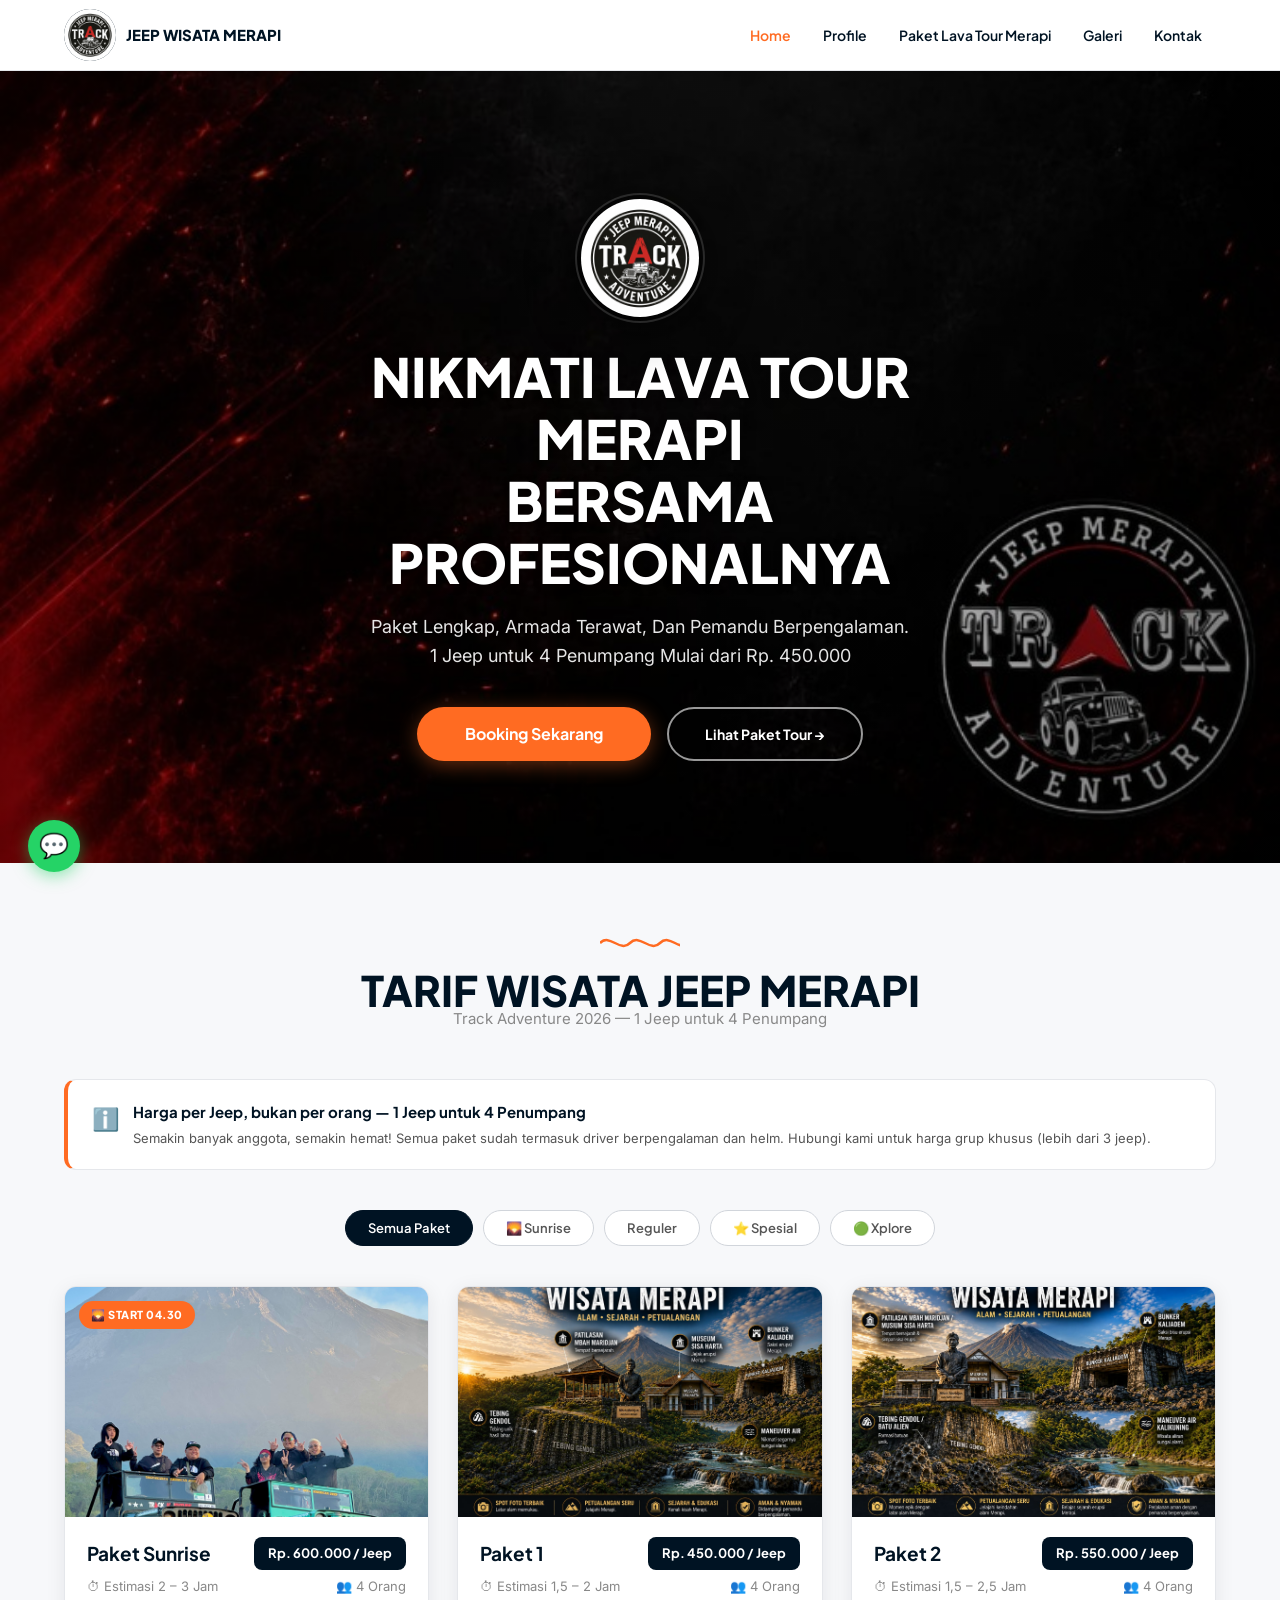
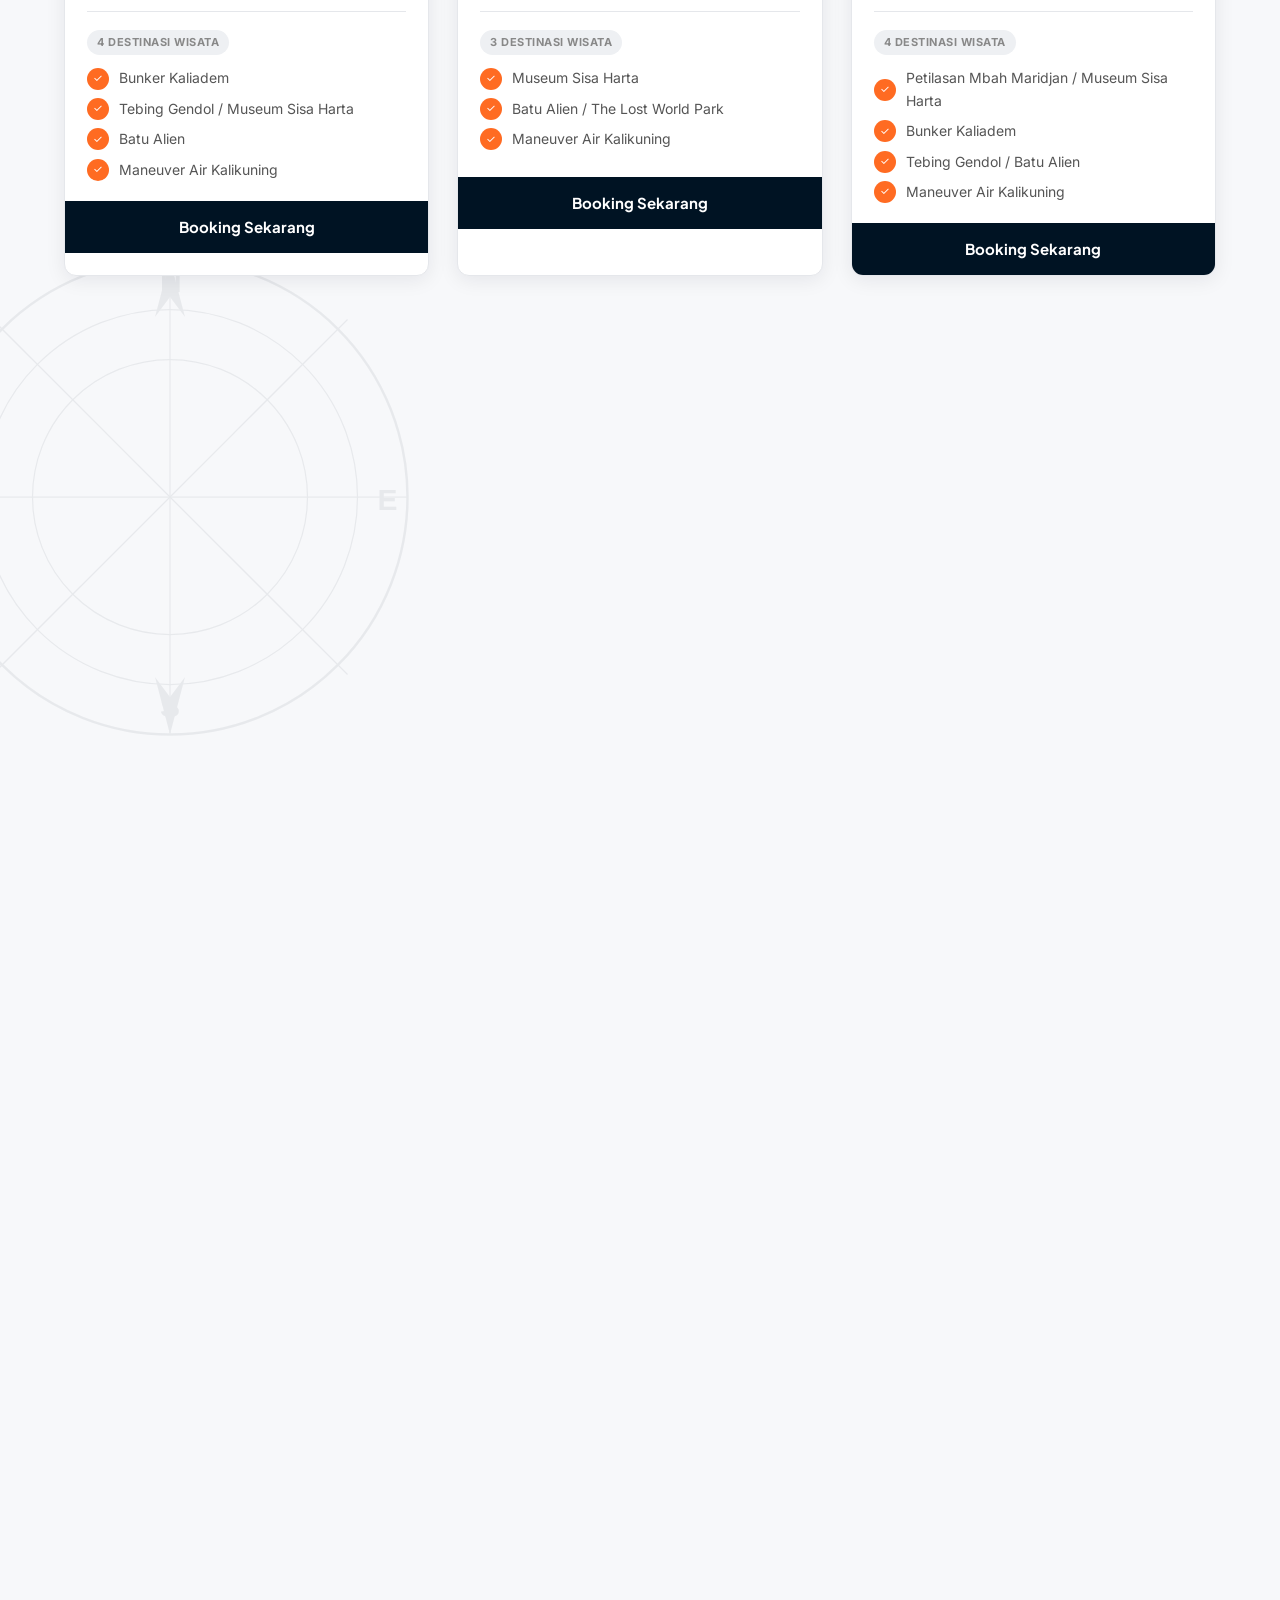
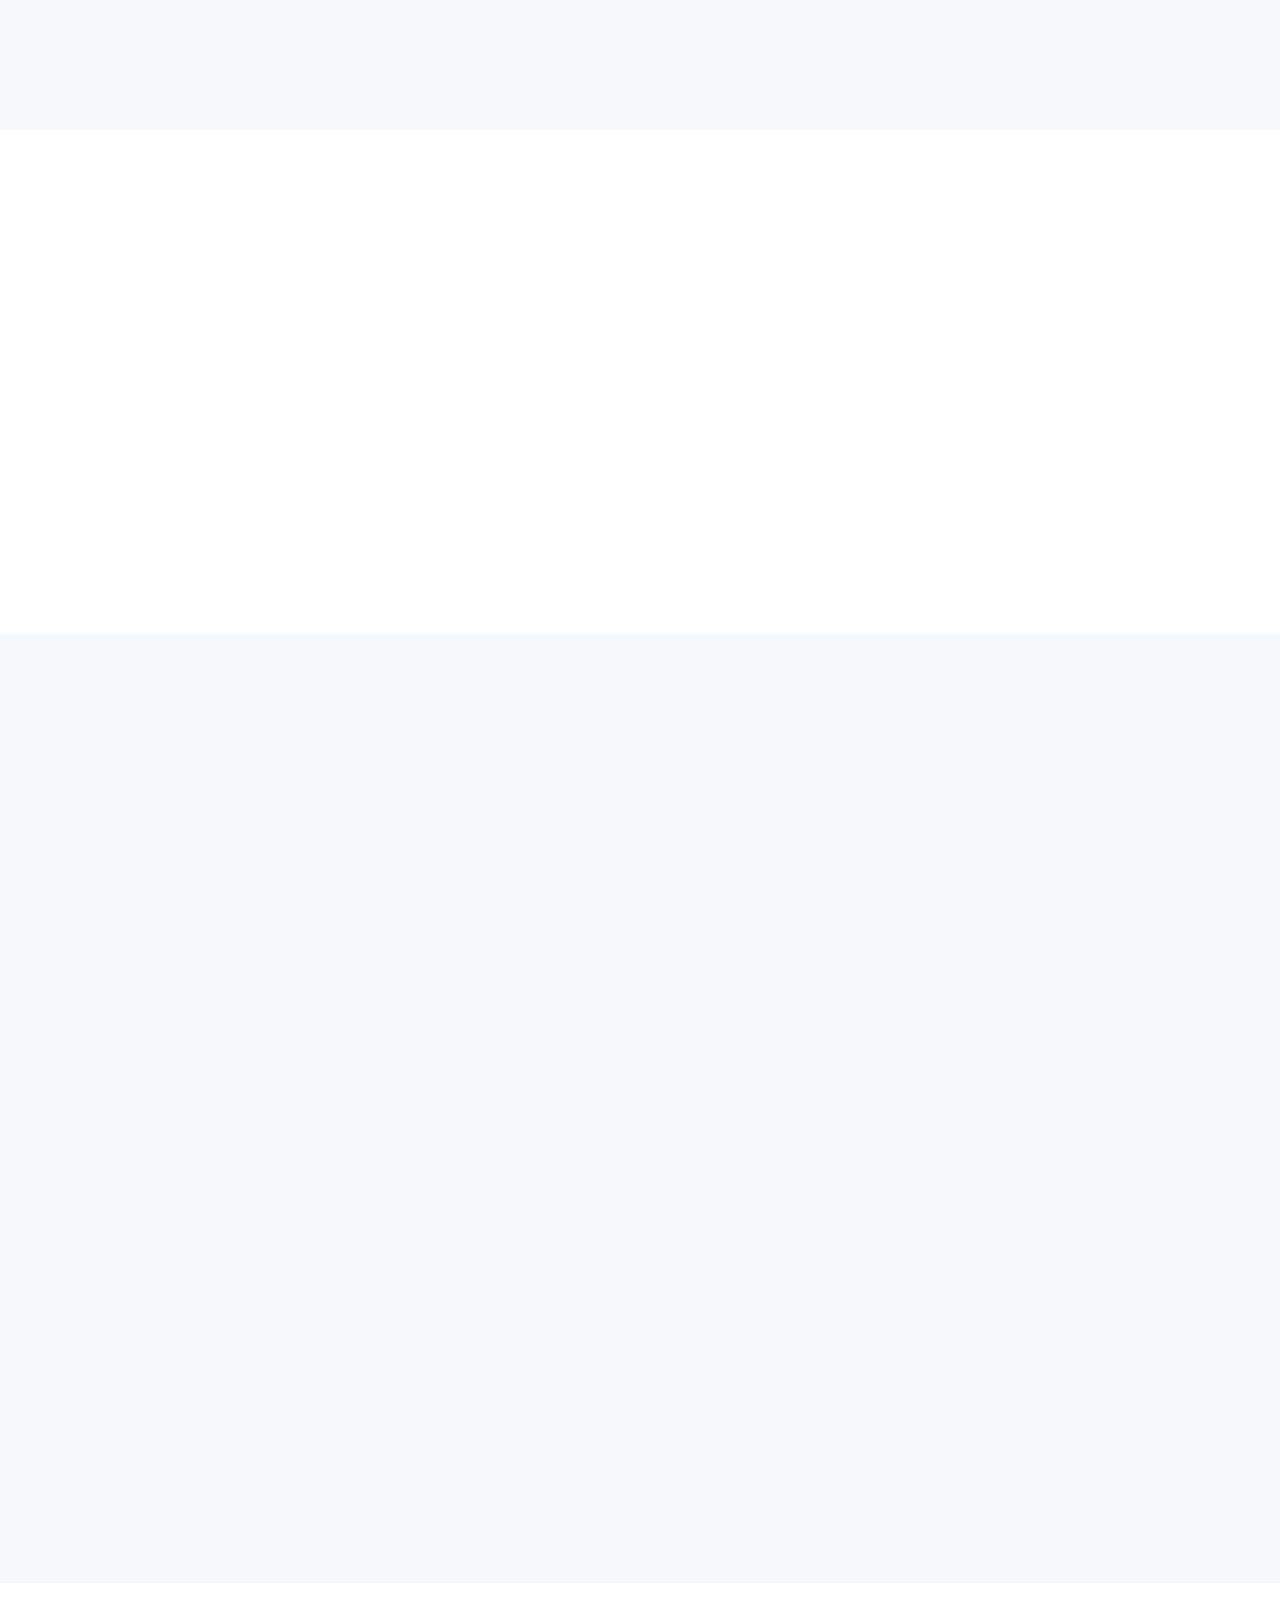
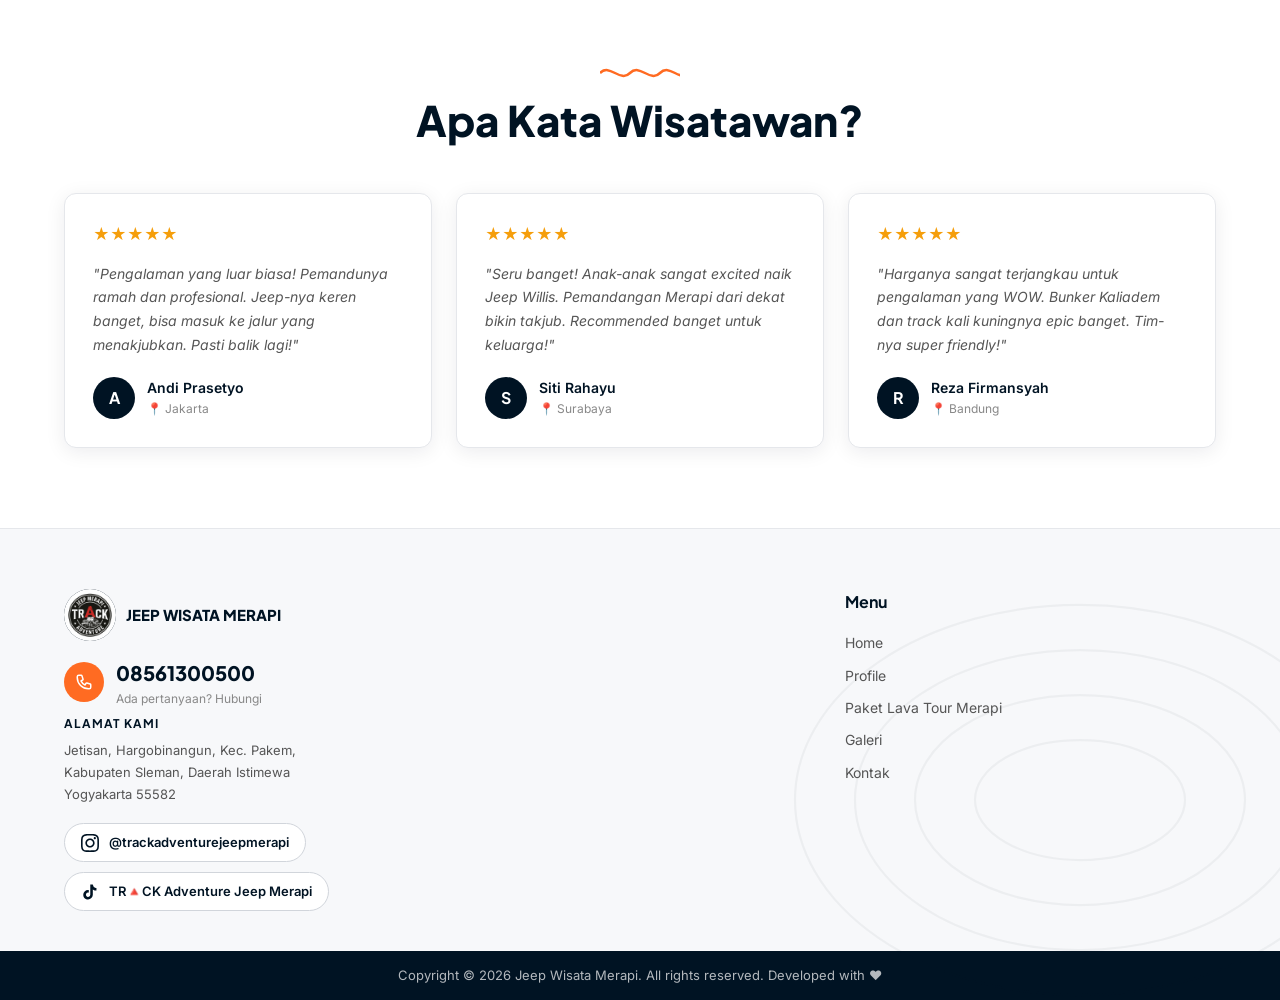
==== commit 95f91cfc: "Add official Instagram and TikTok social media links with logos" ====
--- a/index.html
+++ b/index.html
@@ -452,6 +452,16 @@
             </div>
             <div class="footer-address-title">ALAMAT KAMI</div>
             <div class="footer-address">Jetisan, Hargobinangun, Kec. Pakem,<br/>Kabupaten Sleman, Daerah Istimewa<br/>Yogyakarta 55582</div>
+            <div class="footer-social-links">
+              <a href="https://www.instagram.com/trackadventurejeepmerapi/" target="_blank" class="footer-social-pill instagram" title="Instagram">
+                <svg width="18" height="18" viewBox="0 0 24 24" fill="currentColor"><path d="M12 2.163c3.204 0 3.584.012 4.85.07 3.252.148 4.771 1.691 4.919 4.919.058 1.265.069 1.645.069 4.849 0 3.205-.012 3.584-.069 4.849-.149 3.225-1.664 4.771-4.919 4.919-1.266.058-1.644.07-4.85.07-3.204 0-3.584-.012-4.849-.07-3.26-.149-4.771-1.699-4.919-4.92-.058-1.265-.07-1.644-.07-4.849 0-3.204.013-3.583.07-4.849.149-3.227 1.664-4.771 4.919-4.919 1.266-.057 1.645-.069 4.849-.069zm0-2.163c-3.259 0-3.667.014-4.947.072-4.358.2-6.78 2.618-6.98 6.98-.059 1.281-.073 1.689-.073 4.948 0 3.259.014 3.668.072 4.948.2 4.358 2.618 6.78 6.98 6.98 1.281.058 1.689.072 4.948.072 3.259 0 3.668-.014 4.948-.072 4.354-.2 6.782-2.618 6.979-6.98.059-1.28.073-1.689.073-4.948 0-3.259-.014-3.667-.072-4.947-.196-4.354-2.617-6.78-6.979-6.98-1.281-.059-1.69-.073-4.949-.073zm0 5.838c-3.403 0-6.162 2.759-6.162 6.162s2.759 6.163 6.162 6.163 6.162-2.759 6.162-6.163c0-3.403-2.759-6.162-6.162-6.162zm0 10.162c-2.209 0-4-1.79-4-4 0-2.209 1.791-4 4-4s4 1.791 4 4c0 2.21-1.791 4-4 4zm6.406-11.845c-.796 0-1.441.645-1.441 1.44s.645 1.44 1.441 1.44c.795 0 1.439-.645 1.439-1.44s-.644-1.44-1.439-1.44z"/></svg>
+                <span>@trackadventurejeepmerapi</span>
+              </a>
+              <a href="https://www.tiktok.com/@trackadventurejeepmerapi" target="_blank" class="footer-social-pill tiktok" title="TikTok">
+                <svg width="18" height="18" viewBox="0 0 24 24" fill="currentColor"><path d="M19.59 6.69a4.83 4.83 0 0 1-3.77-4.25V2h-3.45v13.67a2.89 2.89 0 0 1-5.2 1.74 2.89 2.89 0 0 1 2.31-4.64c.298-.002.595.042.88.13V9.4a6.33 6.33 0 0 0-1-.08A6.34 6.34 0 0 0 3 15.66a6.34 6.34 0 0 0 10.82 4.47 6.27 6.27 0 0 0 1.94-4.47V8.5a8.27 8.27 0 0 0 4.83 1.56V6.69z"/></svg>
+                <span>TR🔺CK Adventure Jeep Merapi</span>
+              </a>
+            </div>
           </div>
           <!-- Menu -->
           <div>
--- a/css/style.css
+++ b/css/style.css
@@ -1048,25 +1048,47 @@
   margin-bottom: 16px;
 }
 
-.footer-socials {
-  display: flex;
+.footer-social-links {
+  display: flex;
+  flex-direction: column;
   gap: 10px;
-}
-
-.footer-social {
-  width: 36px;
-  height: 36px;
+  margin-top: 18px;
+}
+
+.footer-social-pill {
+  display: inline-flex;
+  align-items: center;
+  gap: 10px;
+  padding: 8px 16px;
+  background: #fff;
   border: 1px solid var(--border-2);
-  border-radius: 50%;
-  display: flex;
-  align-items: center;
-  justify-content: center;
-  color: var(--text-body);
-  font-size: 15px;
-  transition: var(--transition);
-}
-
-.footer-social:hover { border-color: var(--navy); background: var(--navy); color: #fff; }
+  border-radius: 50px;
+  font-size: 13px;
+  font-weight: 600;
+  color: var(--navy);
+  transition: var(--transition);
+  width: fit-content;
+  text-decoration: none;
+}
+
+.footer-social-pill svg { flex-shrink: 0; }
+
+.footer-social-pill:hover {
+  transform: translateY(-2px);
+  box-shadow: 0 4px 12px rgba(0,0,0,0.08);
+}
+
+.footer-social-pill.instagram:hover {
+  background: linear-gradient(45deg, #f09433, #e6683c, #dc2743, #cc2366, #bc1888);
+  color: #fff;
+  border-color: transparent;
+}
+
+.footer-social-pill.tiktok:hover {
+  background: #000;
+  color: #fff;
+  border-color: #000;
+}
 
 .footer-col-title {
   font-family: var(--font-heading);
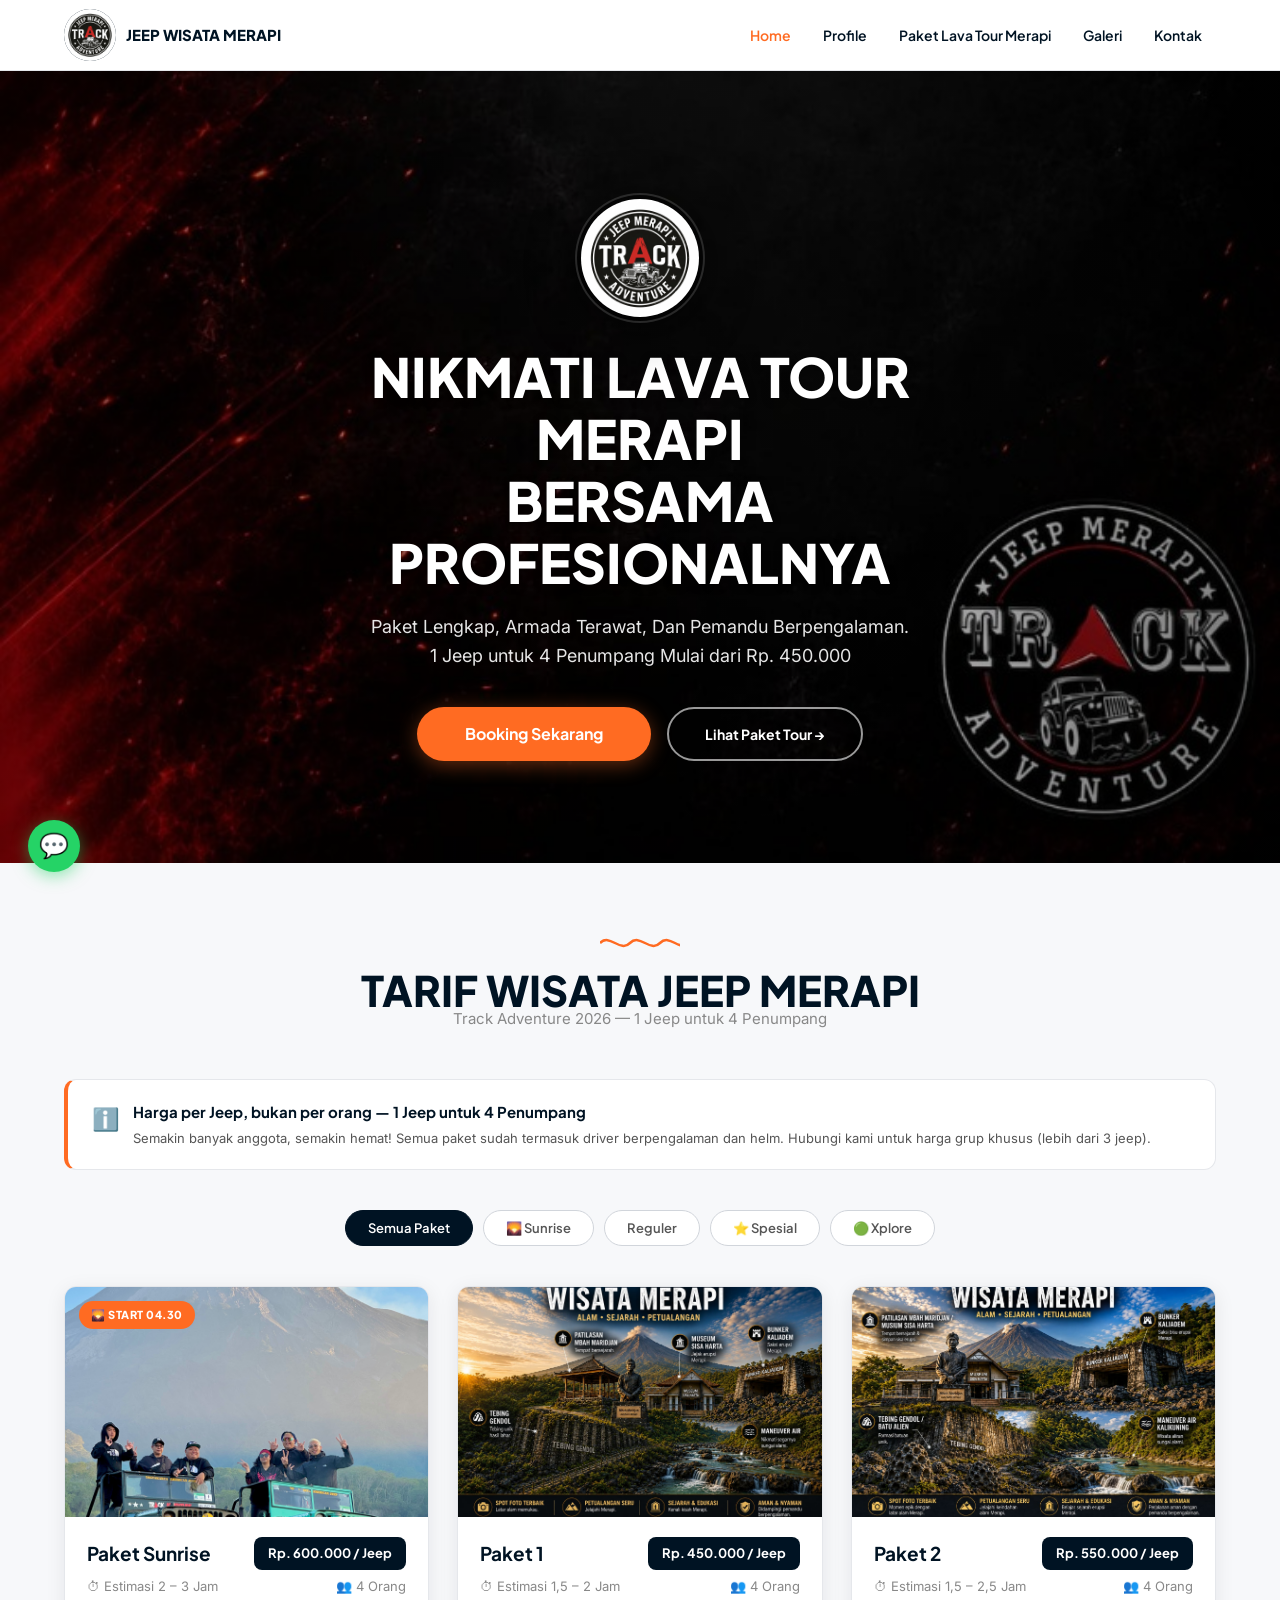
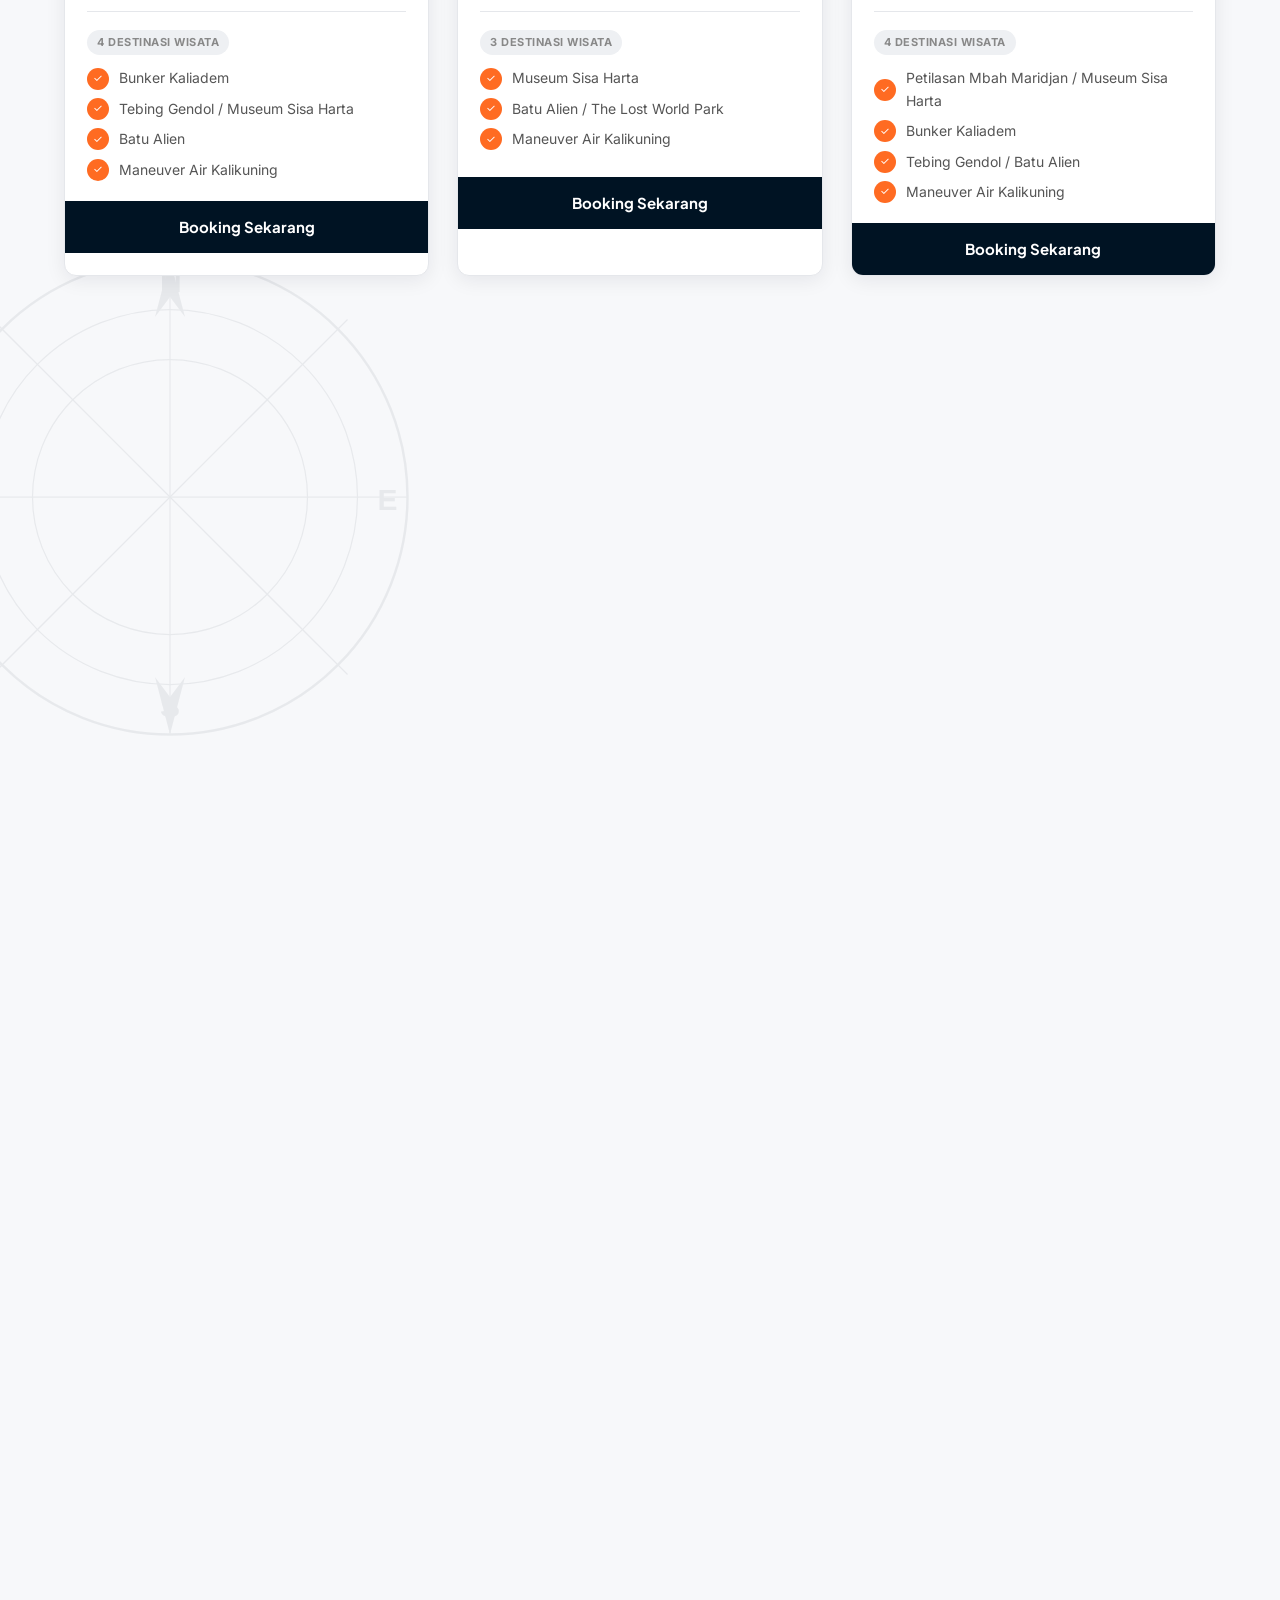
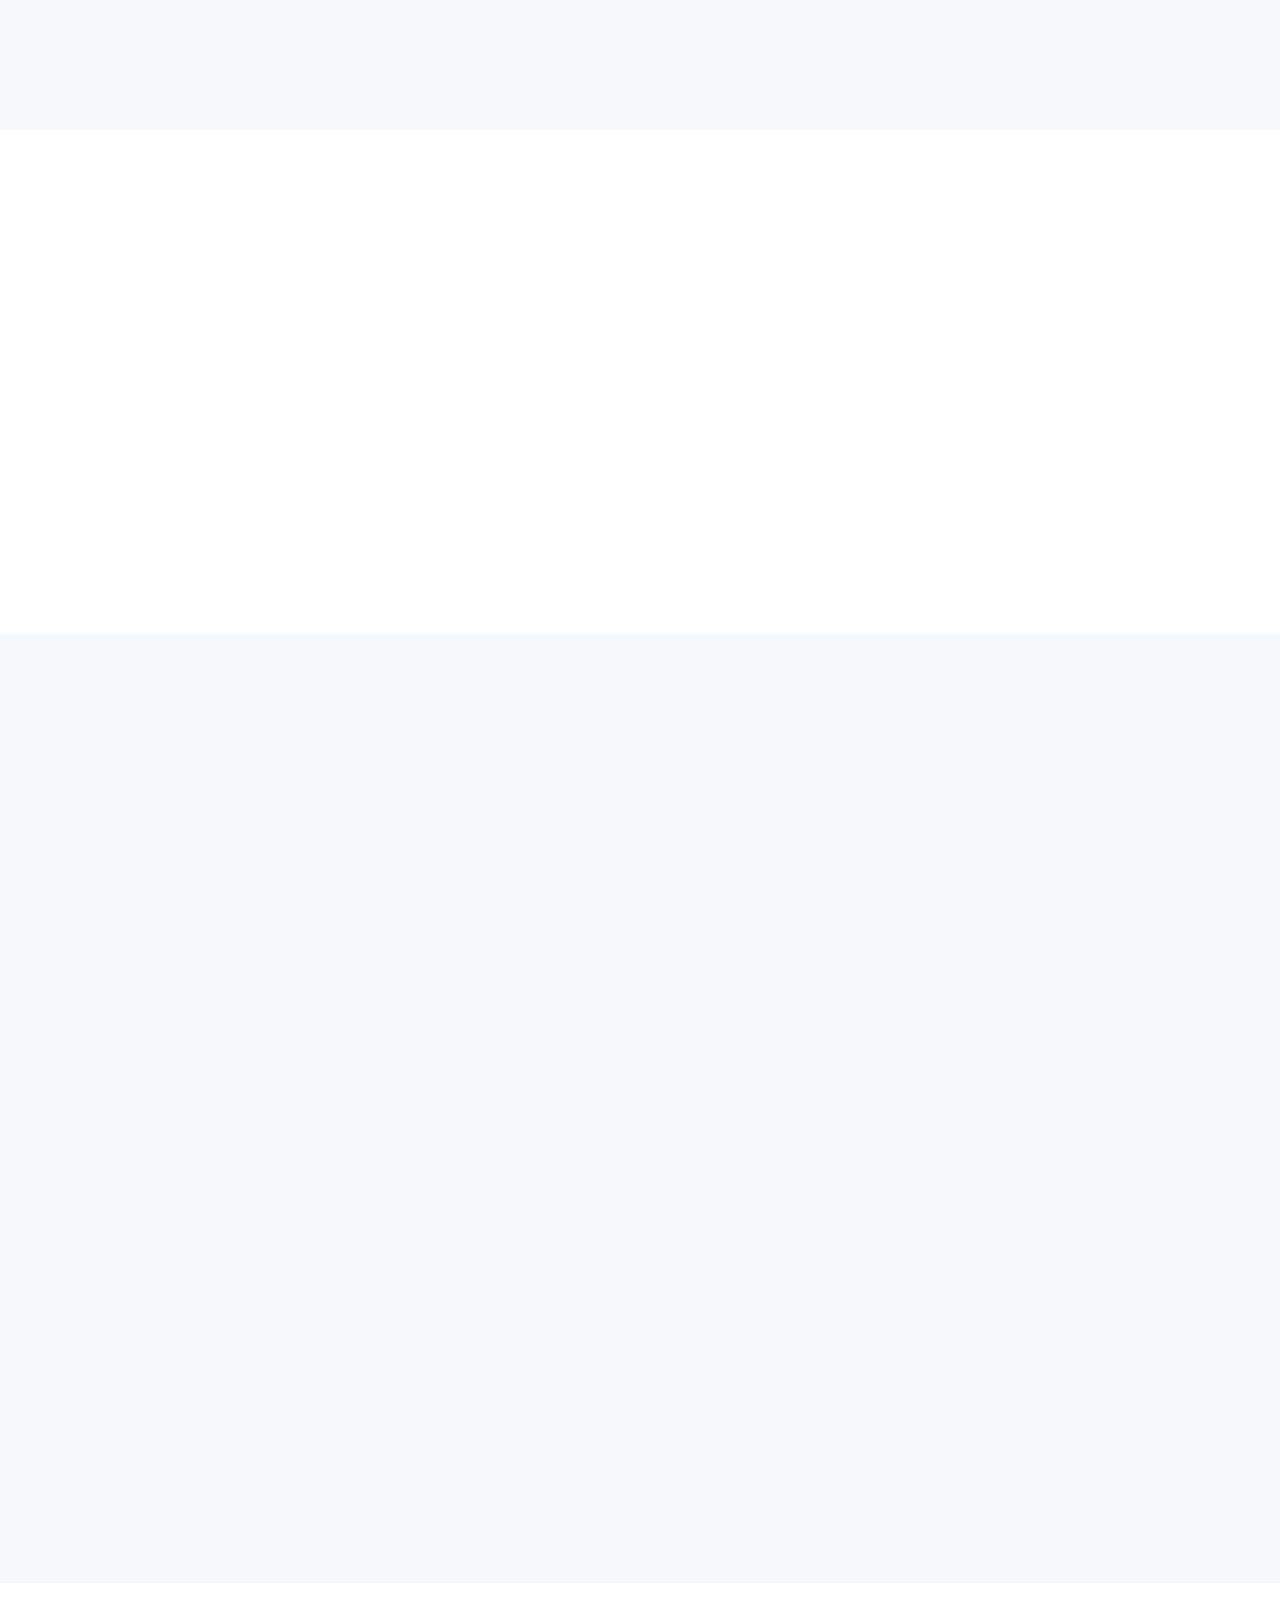
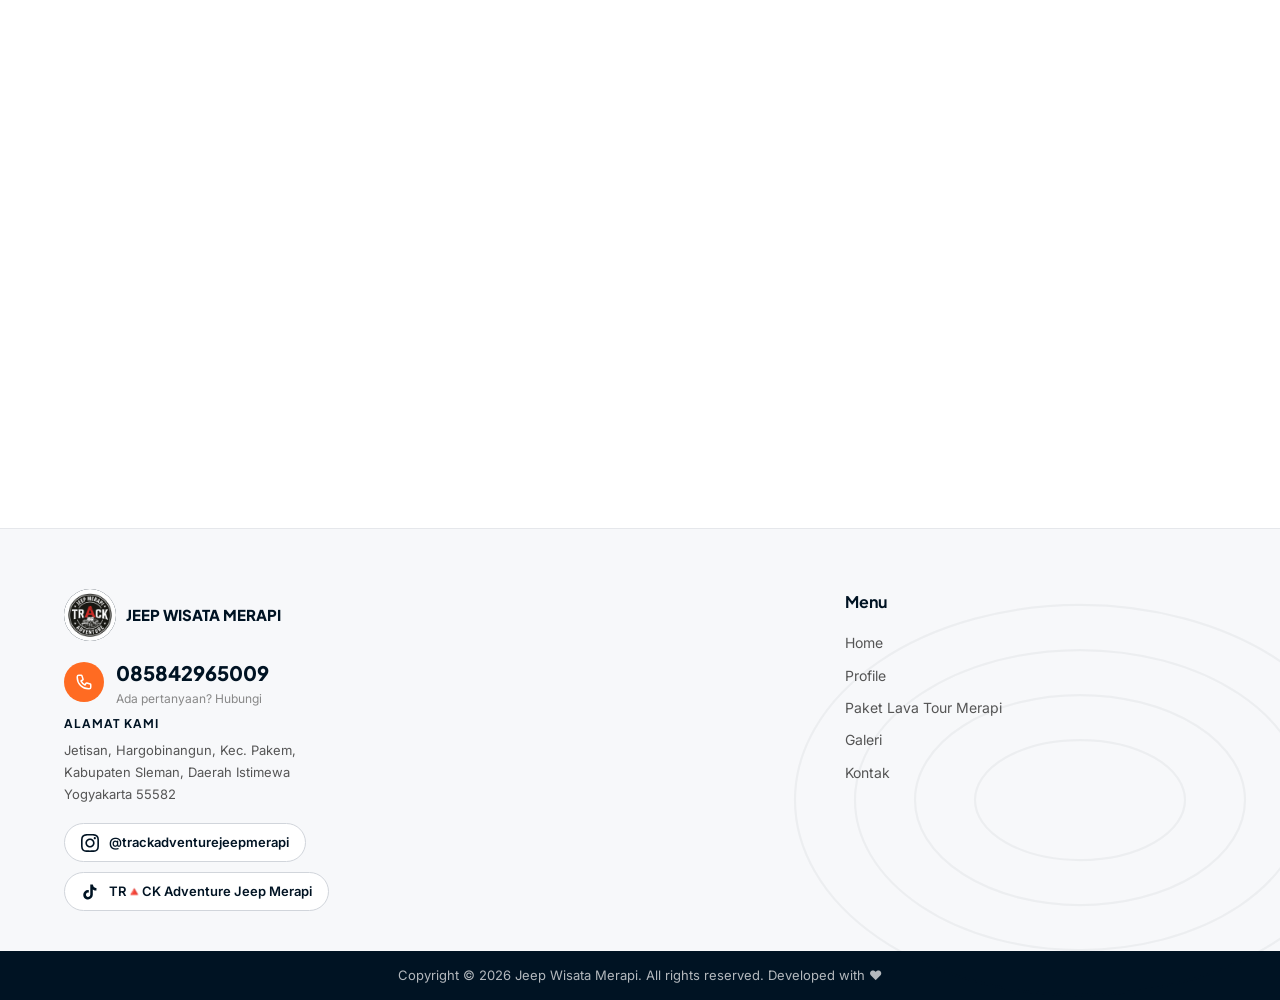
==== commit 8ac2ab5c: "Update WhatsApp and contact phone number to 6285842965009 across website" ====
--- a/index.html
+++ b/index.html
@@ -48,7 +48,7 @@
       <h1 class="hero-title">NIKMATI LAVA TOUR MERAPI<br/>BERSAMA PROFESIONALNYA</h1>
       <p class="hero-subtitle">Paket Lengkap, Armada Terawat, Dan Pemandu Berpengalaman.<br/>1 Jeep untuk 4 Penumpang Mulai dari Rp. 450.000</p>
       <div style="display:flex;gap:16px;justify-content:center;flex-wrap:wrap;">
-        <a href="https://wa.me/6281234567890?text=Halo%2C%20saya%20ingin%20booking%20Lava%20Tour%20Merapi" target="_blank" class="hero-btn">Booking Sekarang</a>
+        <a href="https://wa.me/6285842965009?text=Halo%2C%20saya%20ingin%20booking%20Lava%20Tour%20Merapi" target="_blank" class="hero-btn">Booking Sekarang</a>
         <a href="paket.html" class="btn btn-outline" style="border-color:rgba(255,255,255,0.6);color:#fff;padding:14px 36px;border-radius:50px;font-family:var(--font-heading);font-weight:700;">Lihat Paket Tour →</a>
       </div>
     </div>
@@ -107,7 +107,7 @@
               <div class="pkg-feature"><div class="pkg-check">✓</div> Maneuver Air Kalikuning</div>
             </div>
           </div>
-          <a href="https://wa.me/6281234567890?text=Halo%2C%20saya%20ingin%20booking%20Paket%20Sunrise%20Rp.600.000%2FJeep%20(4%20Destinasi%2C%202-3%20Jam%2C%20Start%2004.30)" target="_blank" class="pkg-btn">Booking Sekarang</a>
+          <a href="https://wa.me/6285842965009?text=Halo%2C%20saya%20ingin%20booking%20Paket%20Sunrise%20Rp.600.000%2FJeep%20(4%20Destinasi%2C%202-3%20Jam%2C%20Start%2004.30)" target="_blank" class="pkg-btn">Booking Sekarang</a>
         </div>
 
         <!-- PAKET 1 -->
@@ -131,7 +131,7 @@
               <div class="pkg-feature"><div class="pkg-check">✓</div> Maneuver Air Kalikuning</div>
             </div>
           </div>
-          <a href="https://wa.me/6281234567890?text=Halo%2C%20saya%20ingin%20booking%20Paket%201%20Rp.450.000%2FJeep%20(3%20Destinasi%2C%201%2C5-2%20Jam)" target="_blank" class="pkg-btn">Booking Sekarang</a>
+          <a href="https://wa.me/6285842965009?text=Halo%2C%20saya%20ingin%20booking%20Paket%201%20Rp.450.000%2FJeep%20(3%20Destinasi%2C%201%2C5-2%20Jam)" target="_blank" class="pkg-btn">Booking Sekarang</a>
         </div>
 
         <!-- PAKET 2 -->
@@ -156,7 +156,7 @@
               <div class="pkg-feature"><div class="pkg-check">✓</div> Maneuver Air Kalikuning</div>
             </div>
           </div>
-          <a href="https://wa.me/6281234567890?text=Halo%2C%20saya%20ingin%20booking%20Paket%202%20Rp.550.000%2FJeep%20(4%20Destinasi%2C%201%2C5-2%2C5%20Jam)" target="_blank" class="pkg-btn">Booking Sekarang</a>
+          <a href="https://wa.me/6285842965009?text=Halo%2C%20saya%20ingin%20booking%20Paket%202%20Rp.550.000%2FJeep%20(4%20Destinasi%2C%201%2C5-2%2C5%20Jam)" target="_blank" class="pkg-btn">Booking Sekarang</a>
         </div>
 
         <!-- PAKET 3 -->
@@ -182,7 +182,7 @@
               <div class="pkg-feature"><div class="pkg-check">✓</div> Maneuver Air Kalikuning</div>
             </div>
           </div>
-          <a href="https://wa.me/6281234567890?text=Halo%2C%20saya%20ingin%20booking%20Paket%203%20Rp.650.000%2FJeep%20(5%20Destinasi%2C%202-3%20Jam)" target="_blank" class="pkg-btn">Booking Sekarang</a>
+          <a href="https://wa.me/6285842965009?text=Halo%2C%20saya%20ingin%20booking%20Paket%203%20Rp.650.000%2FJeep%20(5%20Destinasi%2C%202-3%20Jam)" target="_blank" class="pkg-btn">Booking Sekarang</a>
         </div>
 
         <!-- PAKET 4 -->
@@ -209,7 +209,7 @@
               <div class="pkg-feature"><div class="pkg-check">✓</div> Maneuver Air Kalikuning</div>
             </div>
           </div>
-          <a href="https://wa.me/6281234567890?text=Halo%2C%20saya%20ingin%20booking%20Paket%204%20Rp.750.000%2FJeep%20(6%20Destinasi%2C%203-4%20Jam)" target="_blank" class="pkg-btn">Booking Sekarang</a>
+          <a href="https://wa.me/6285842965009?text=Halo%2C%20saya%20ingin%20booking%20Paket%204%20Rp.750.000%2FJeep%20(6%20Destinasi%2C%203-4%20Jam)" target="_blank" class="pkg-btn">Booking Sekarang</a>
         </div>
 
         <!-- PAKET 5 -->
@@ -237,7 +237,7 @@
               <div class="pkg-feature"><div class="pkg-check">✓</div> Maneuver Air Kalikuning</div>
             </div>
           </div>
-          <a href="https://wa.me/6281234567890?text=Halo%2C%20saya%20ingin%20booking%20Paket%205%20Rp.1.050.000%2FJeep%20(7%20Destinasi%2C%204-5%20Jam)" target="_blank" class="pkg-btn">Booking Sekarang</a>
+          <a href="https://wa.me/6285842965009?text=Halo%2C%20saya%20ingin%20booking%20Paket%205%20Rp.1.050.000%2FJeep%20(7%20Destinasi%2C%204-5%20Jam)" target="_blank" class="pkg-btn">Booking Sekarang</a>
         </div>
 
         <!-- PAKET 6 -->
@@ -265,7 +265,7 @@
               <div class="pkg-feature"><div class="pkg-check">✓</div> Maneuver Air Kalikuning</div>
             </div>
           </div>
-          <a href="https://wa.me/6281234567890?text=Halo%2C%20saya%20ingin%20booking%20Paket%206%20Rp.1.500.000%2FJeep%20(7%20Destinasi%2C%204-5%20Jam)" target="_blank" class="pkg-btn">Booking Sekarang</a>
+          <a href="https://wa.me/6285842965009?text=Halo%2C%20saya%20ingin%20booking%20Paket%206%20Rp.1.500.000%2FJeep%20(7%20Destinasi%2C%204-5%20Jam)" target="_blank" class="pkg-btn">Booking Sekarang</a>
         </div>
 
         <!-- PAKET SPESIAL BEST DEAL -->
@@ -290,7 +290,7 @@
               <div class="pkg-feature"><div class="pkg-check" style="background:#e53e3e;">✓</div> Maneuver Air Kalikuning</div>
             </div>
           </div>
-          <a href="https://wa.me/6281234567890?text=Halo%2C%20saya%20ingin%20booking%20Paket%20Spesial%20BEST%20DEAL%20Rp.500.000%2FJeep%20(3%20Destinasi%2C%201%2C5-2%20Jam)" target="_blank" class="pkg-btn">Booking Sekarang</a>
+          <a href="https://wa.me/6285842965009?text=Halo%2C%20saya%20ingin%20booking%20Paket%20Spesial%20BEST%20DEAL%20Rp.500.000%2FJeep%20(3%20Destinasi%2C%201%2C5-2%20Jam)" target="_blank" class="pkg-btn">Booking Sekarang</a>
         </div>
 
         <!-- PAKET XPLORE -->
@@ -315,7 +315,7 @@
               <div class="pkg-feature"><div class="pkg-check" style="background:#22c55e;">✓</div> Maneuver Air</div>
             </div>
           </div>
-          <a href="https://wa.me/6281234567890?text=Halo%2C%20saya%20ingin%20booking%20Paket%20Xplore%20Rp.450.000%2FJeep%20(4%20Destinasi%2C%201%2C5-2%20Jam)" target="_blank" class="pkg-btn">Booking Sekarang</a>
+          <a href="https://wa.me/6285842965009?text=Halo%2C%20saya%20ingin%20booking%20Paket%20Xplore%20Rp.450.000%2FJeep%20(4%20Destinasi%2C%201%2C5-2%20Jam)" target="_blank" class="pkg-btn">Booking Sekarang</a>
         </div>
 
       </div><!-- end packages grid -->
@@ -446,7 +446,7 @@
                 <svg width="18" height="18" fill="none" stroke="currentColor" viewBox="0 0 24 24"><path stroke-linecap="round" stroke-linejoin="round" stroke-width="2" d="M3 5a2 2 0 012-2h3.28a1 1 0 01.948.684l1.498 4.493a1 1 0 01-.502 1.21l-2.257 1.13a11.042 11.042 0 005.516 5.516l1.13-2.257a1 1 0 011.21-.502l4.493 1.498a1 1 0 01.684.949V19a2 2 0 01-2 2h-1C9.716 21 3 14.284 3 6V5z"/></svg>
               </div>
               <div>
-                <div class="footer-phone-num">08561300500</div>
+                <div class="footer-phone-num">085842965009</div>
                 <div class="footer-phone-label">Ada pertanyaan? Hubungi</div>
               </div>
             </div>
@@ -483,7 +483,7 @@
   </footer>
 
   <!-- WA Float -->
-  <a href="https://wa.me/6281234567890" target="_blank" class="wa-float" title="WhatsApp">
+  <a href="https://wa.me/6285842965009" target="_blank" class="wa-float" title="WhatsApp">
     <div class="wa-float-btn">💬</div>
   </a>
 
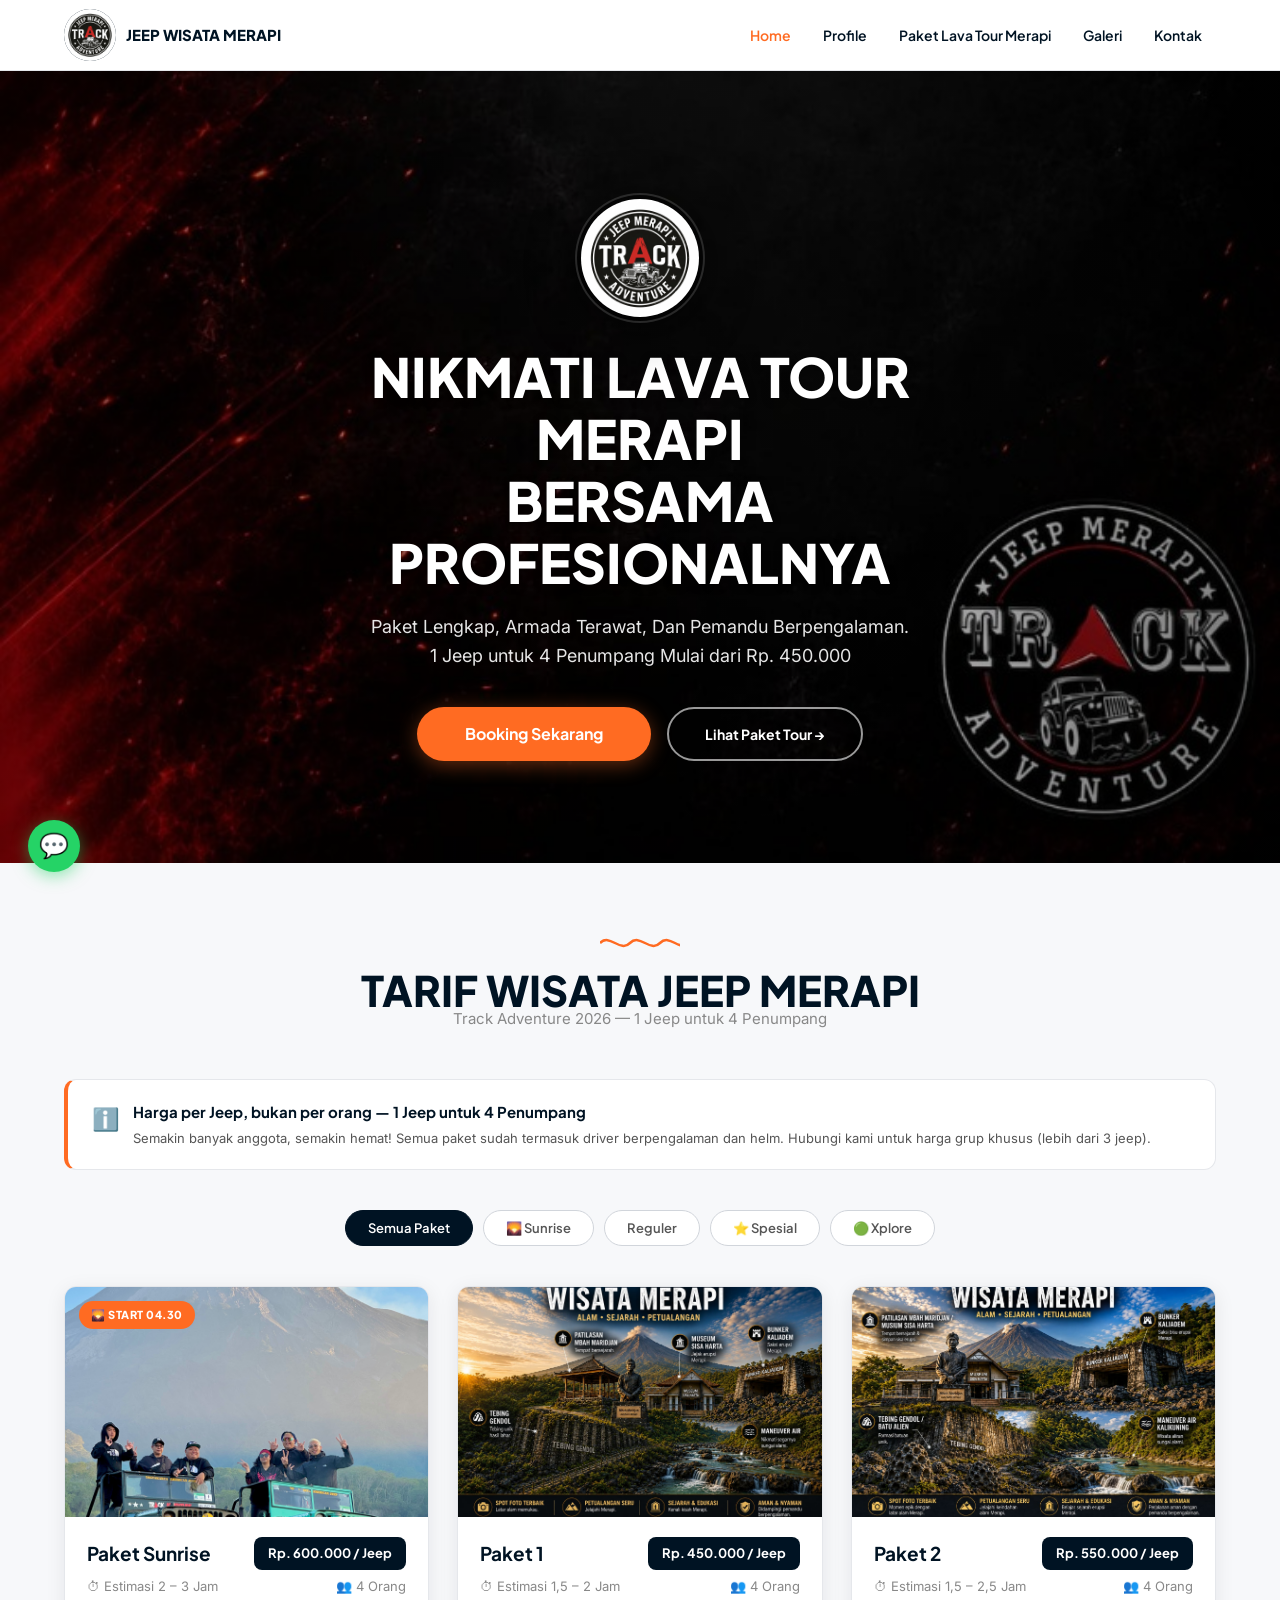
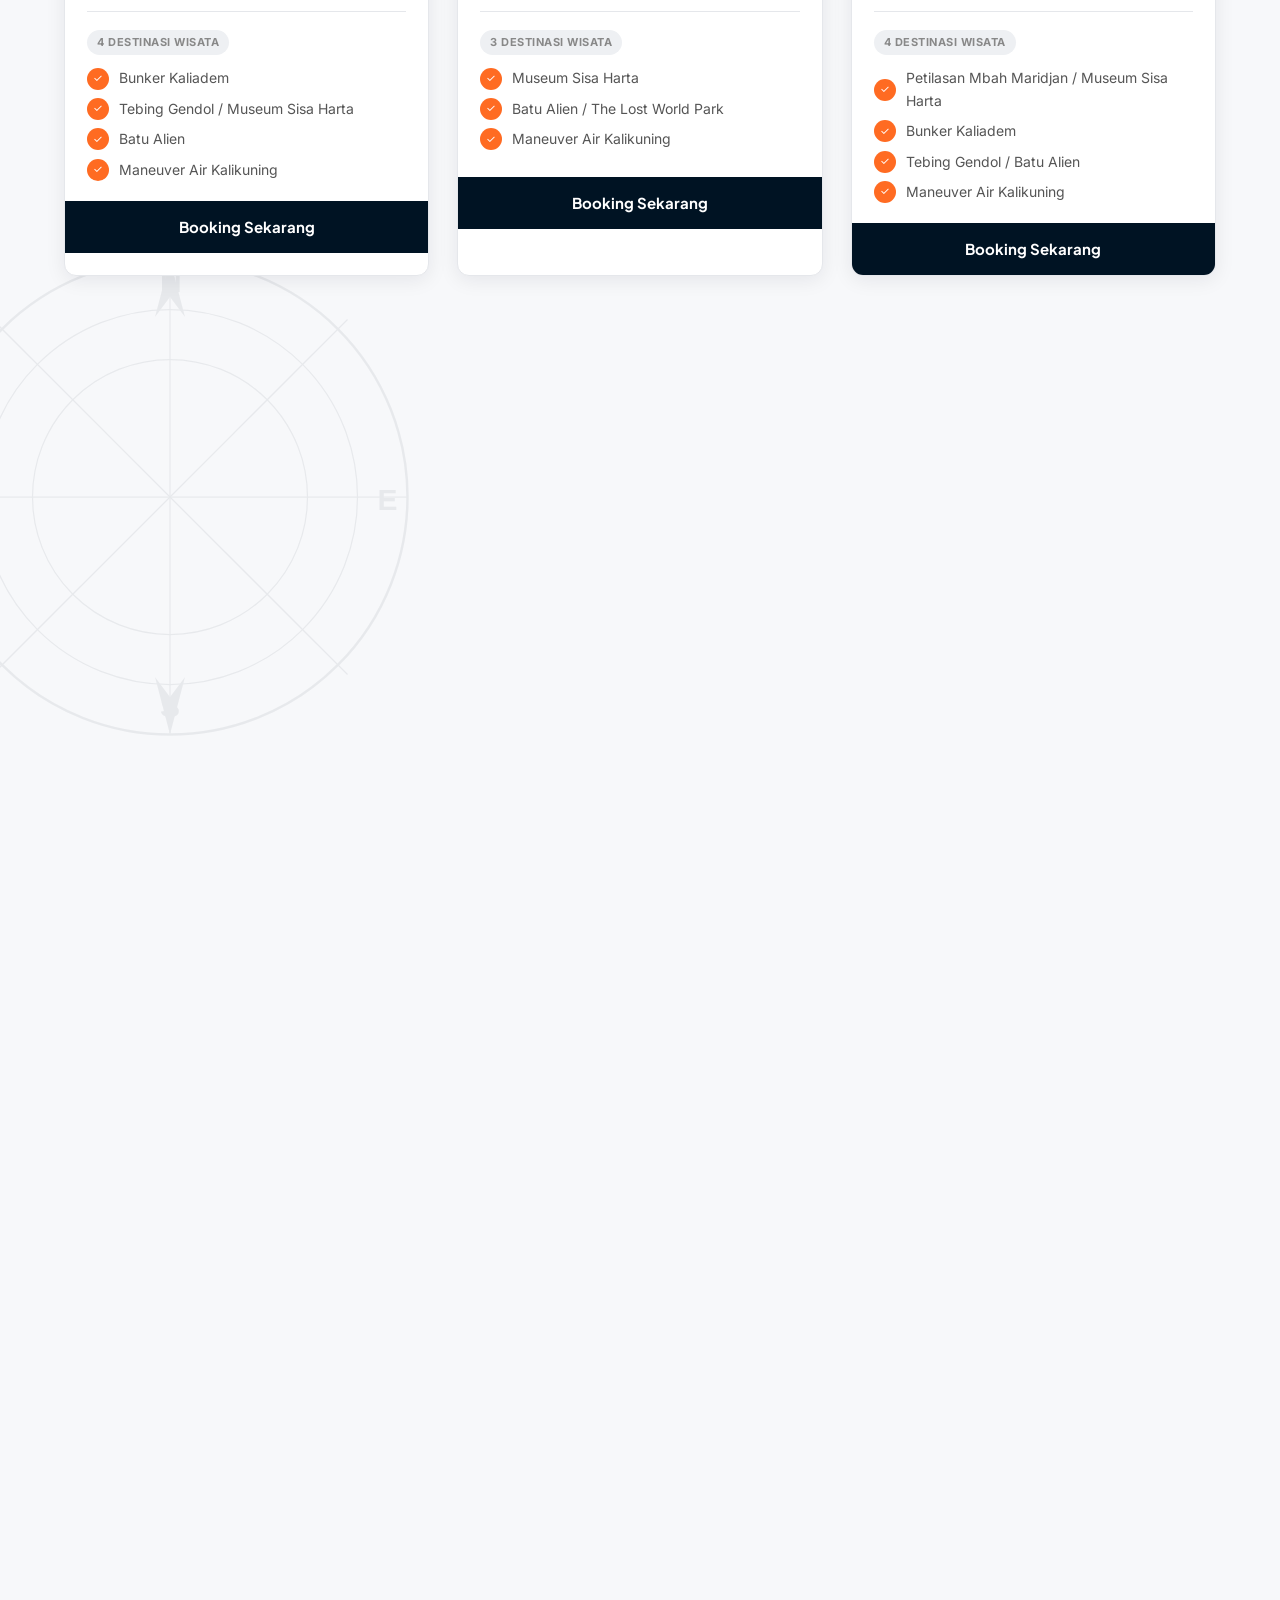
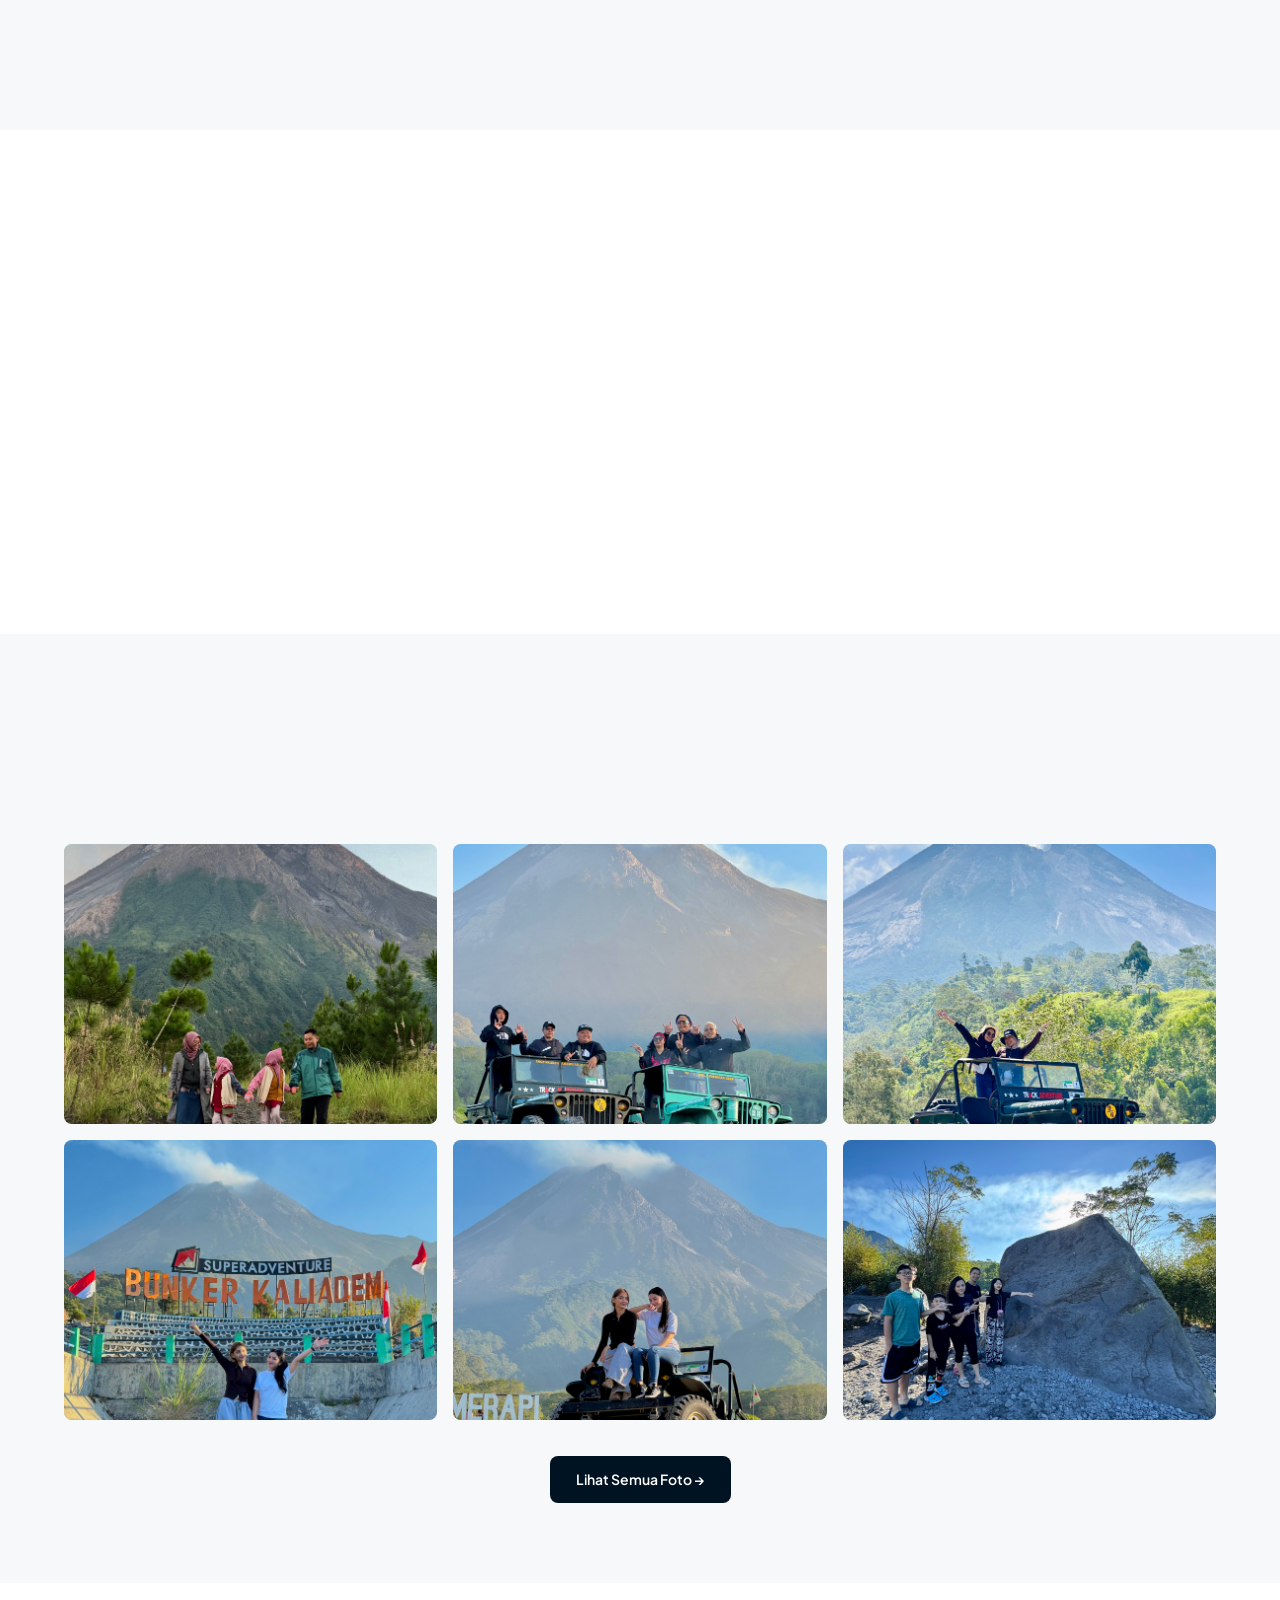
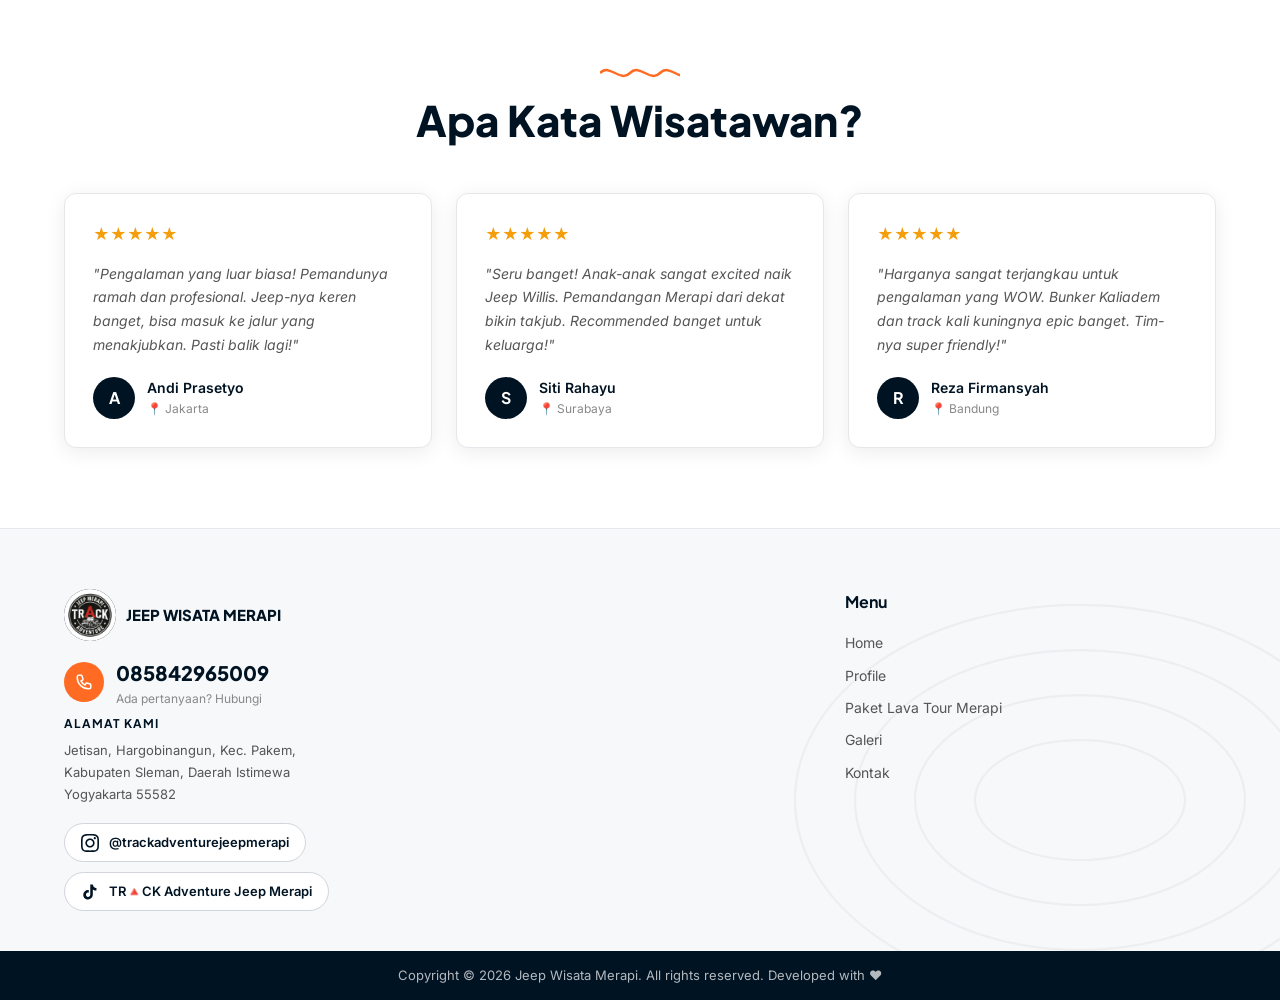
==== commit af4002c7: "Update TikTok link to new profile URL and remove email mentions" ====
--- a/index.html
+++ b/index.html
@@ -457,7 +457,7 @@
                 <svg width="18" height="18" viewBox="0 0 24 24" fill="currentColor"><path d="M12 2.163c3.204 0 3.584.012 4.85.07 3.252.148 4.771 1.691 4.919 4.919.058 1.265.069 1.645.069 4.849 0 3.205-.012 3.584-.069 4.849-.149 3.225-1.664 4.771-4.919 4.919-1.266.058-1.644.07-4.85.07-3.204 0-3.584-.012-4.849-.07-3.26-.149-4.771-1.699-4.919-4.92-.058-1.265-.07-1.644-.07-4.849 0-3.204.013-3.583.07-4.849.149-3.227 1.664-4.771 4.919-4.919 1.266-.057 1.645-.069 4.849-.069zm0-2.163c-3.259 0-3.667.014-4.947.072-4.358.2-6.78 2.618-6.98 6.98-.059 1.281-.073 1.689-.073 4.948 0 3.259.014 3.668.072 4.948.2 4.358 2.618 6.78 6.98 6.98 1.281.058 1.689.072 4.948.072 3.259 0 3.668-.014 4.948-.072 4.354-.2 6.782-2.618 6.979-6.98.059-1.28.073-1.689.073-4.948 0-3.259-.014-3.667-.072-4.947-.196-4.354-2.617-6.78-6.979-6.98-1.281-.059-1.69-.073-4.949-.073zm0 5.838c-3.403 0-6.162 2.759-6.162 6.162s2.759 6.163 6.162 6.163 6.162-2.759 6.162-6.163c0-3.403-2.759-6.162-6.162-6.162zm0 10.162c-2.209 0-4-1.79-4-4 0-2.209 1.791-4 4-4s4 1.791 4 4c0 2.21-1.791 4-4 4zm6.406-11.845c-.796 0-1.441.645-1.441 1.44s.645 1.44 1.441 1.44c.795 0 1.439-.645 1.439-1.44s-.644-1.44-1.439-1.44z"/></svg>
                 <span>@trackadventurejeepmerapi</span>
               </a>
-              <a href="https://www.tiktok.com/@trackadventurejeepmerapi" target="_blank" class="footer-social-pill tiktok" title="TikTok">
+              <a href="https://www.tiktok.com/@n00r.w1j4ya?_r=1&_t=ZS-998ziKqULI8" target="_blank" class="footer-social-pill tiktok" title="TikTok">
                 <svg width="18" height="18" viewBox="0 0 24 24" fill="currentColor"><path d="M19.59 6.69a4.83 4.83 0 0 1-3.77-4.25V2h-3.45v13.67a2.89 2.89 0 0 1-5.2 1.74 2.89 2.89 0 0 1 2.31-4.64c.298-.002.595.042.88.13V9.4a6.33 6.33 0 0 0-1-.08A6.34 6.34 0 0 0 3 15.66a6.34 6.34 0 0 0 10.82 4.47 6.27 6.27 0 0 0 1.94-4.47V8.5a8.27 8.27 0 0 0 4.83 1.56V6.69z"/></svg>
                 <span>TR🔺CK Adventure Jeep Merapi</span>
               </a>
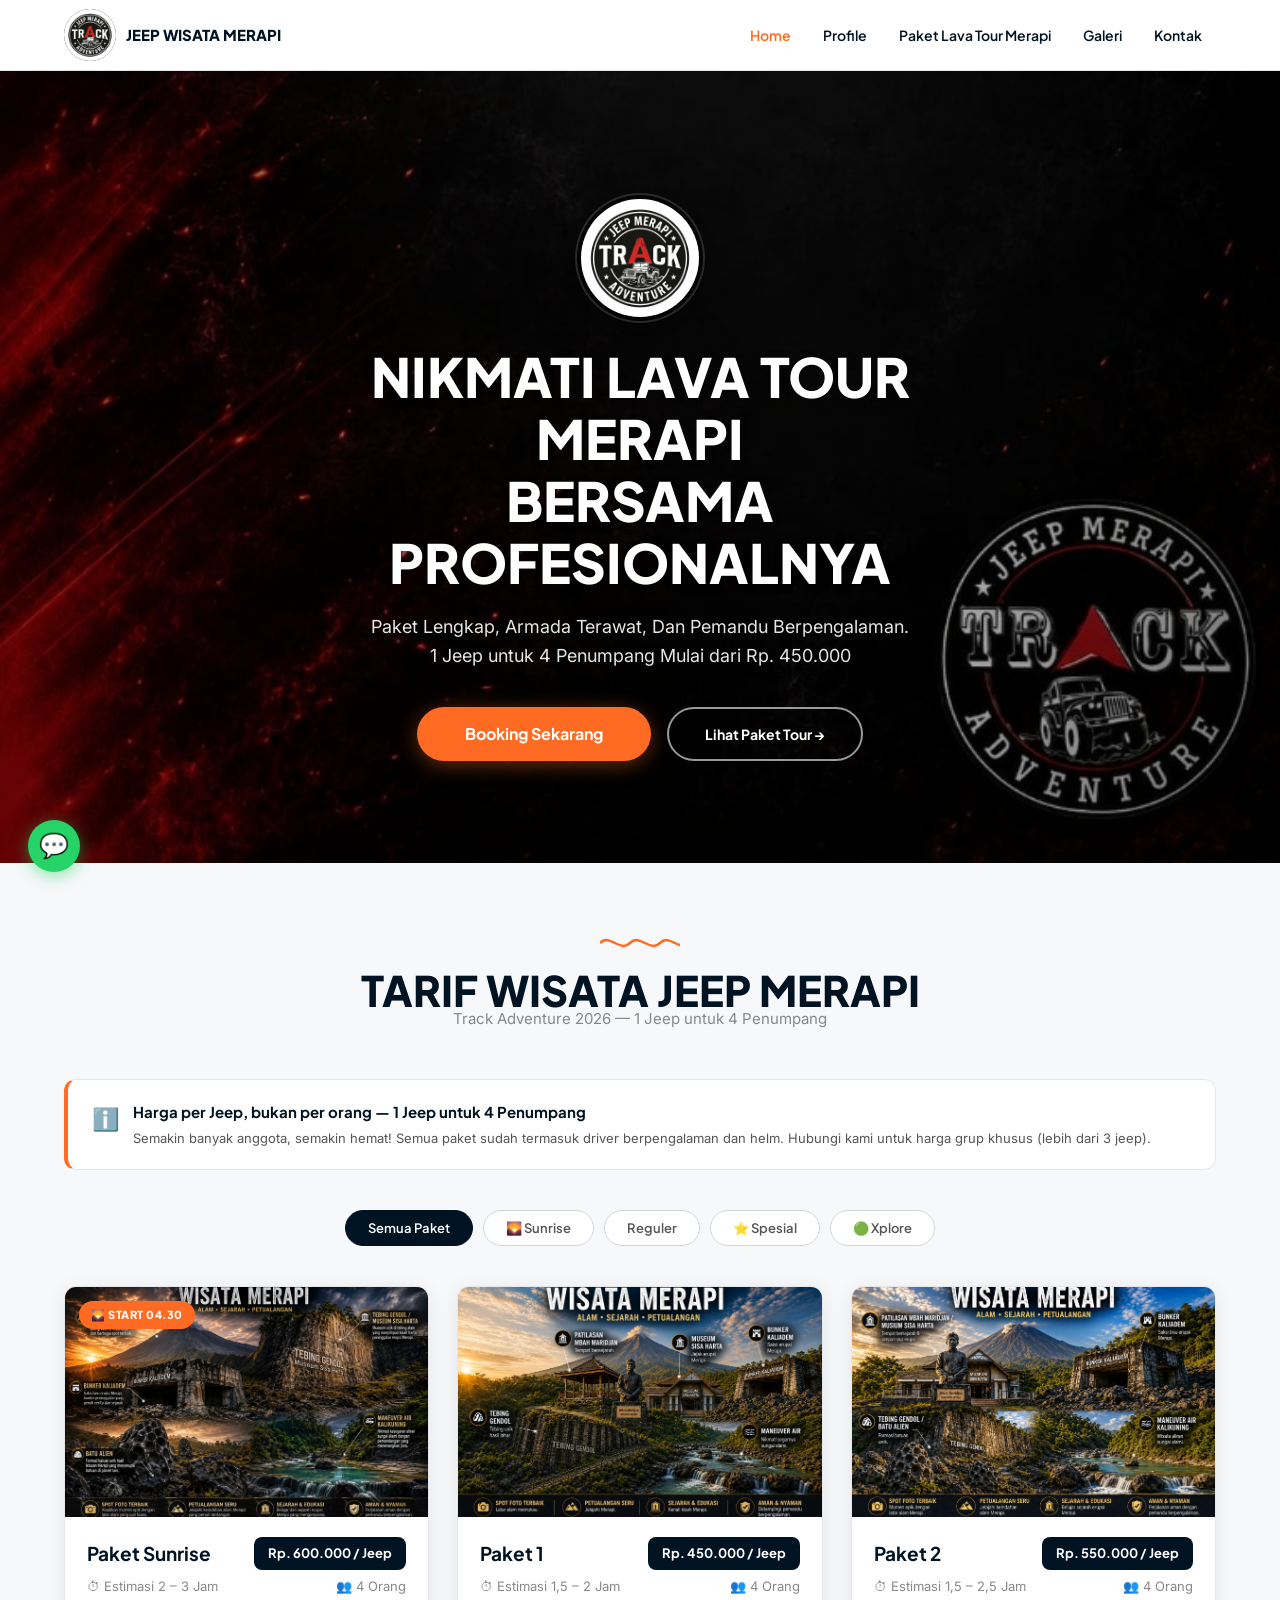
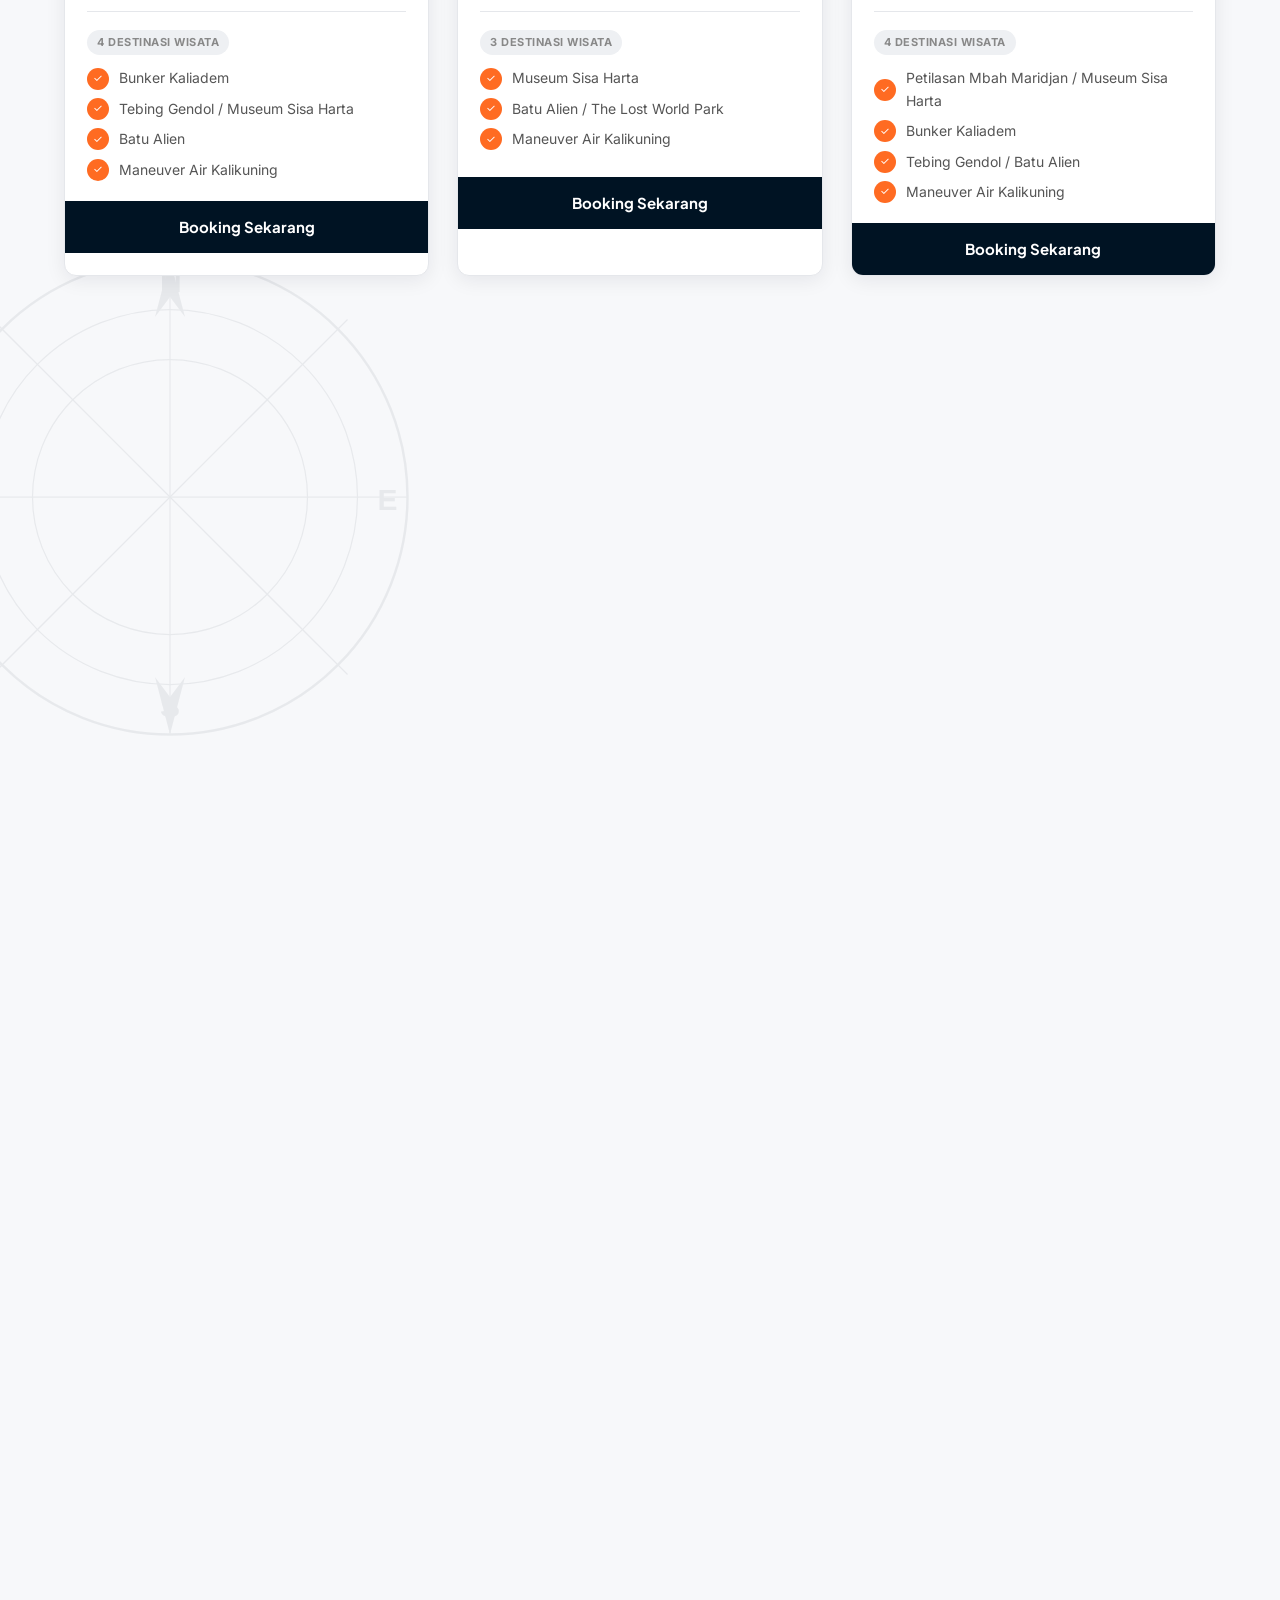
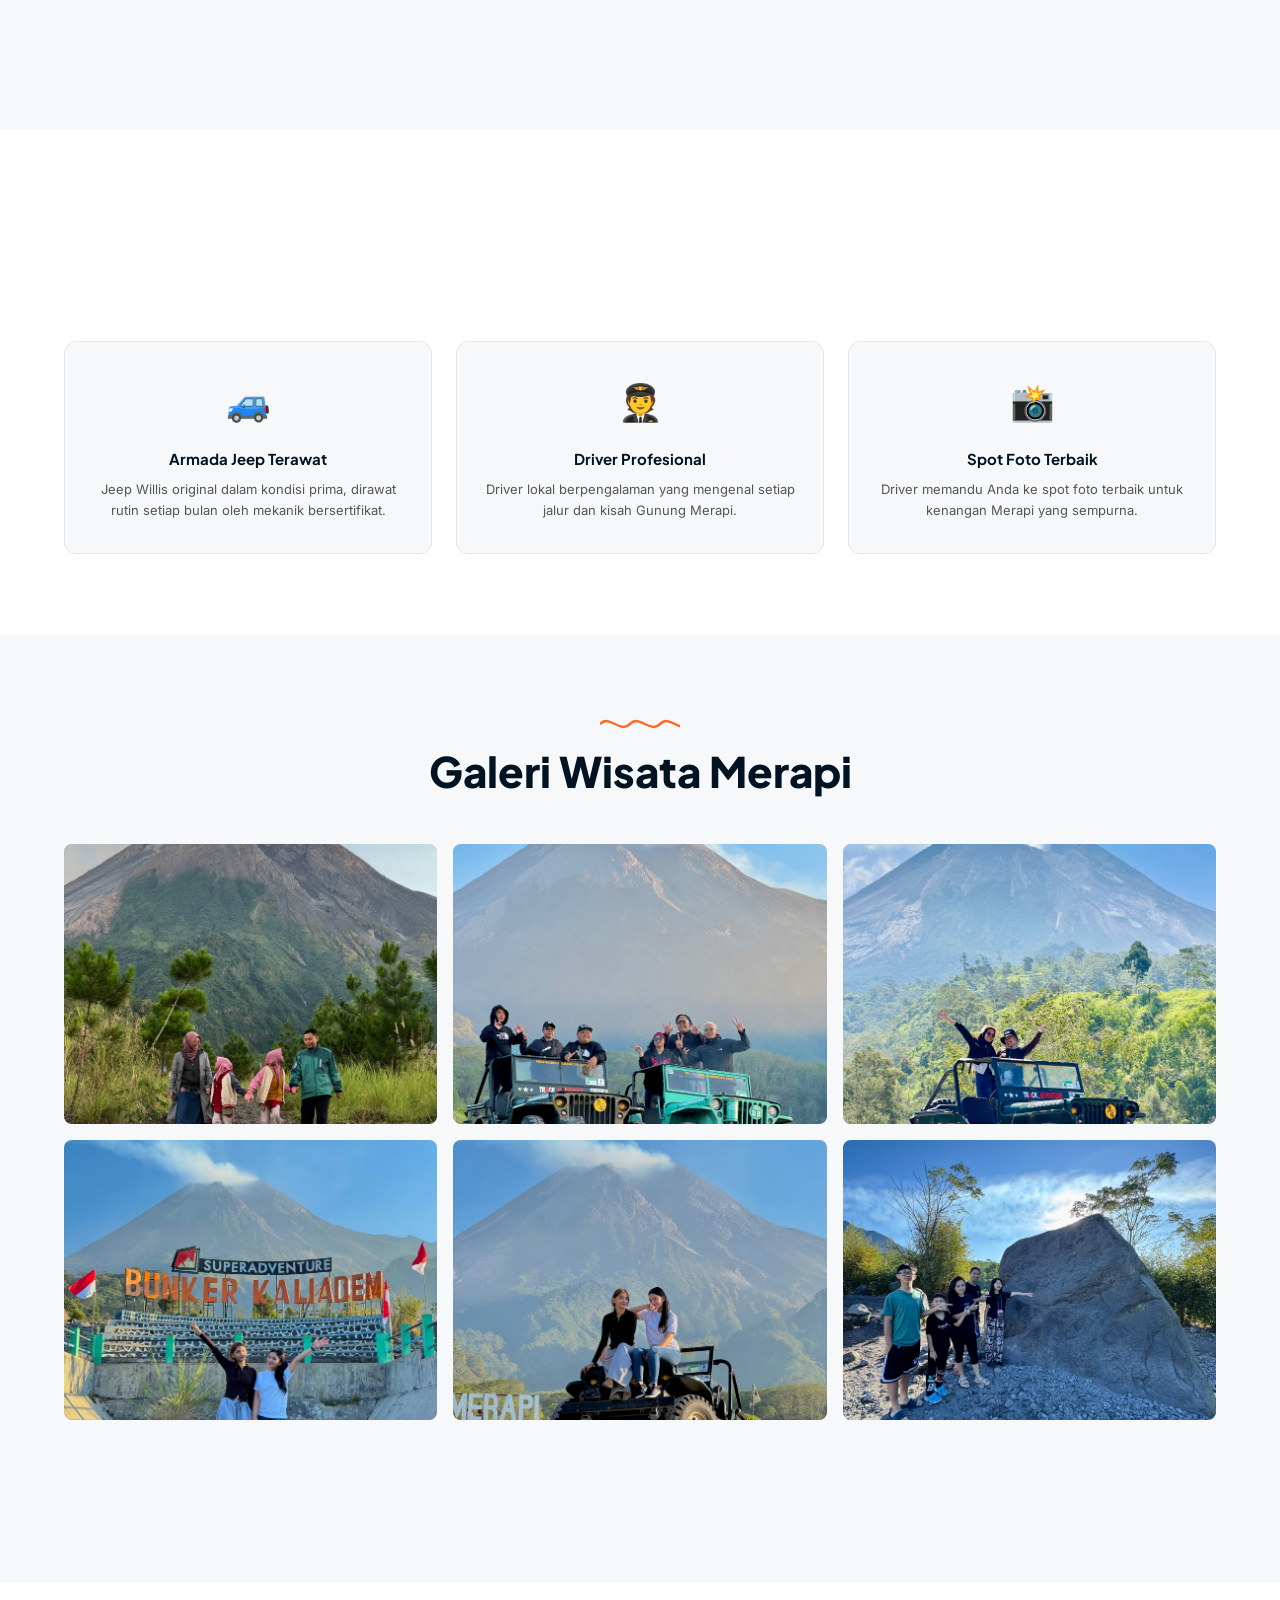
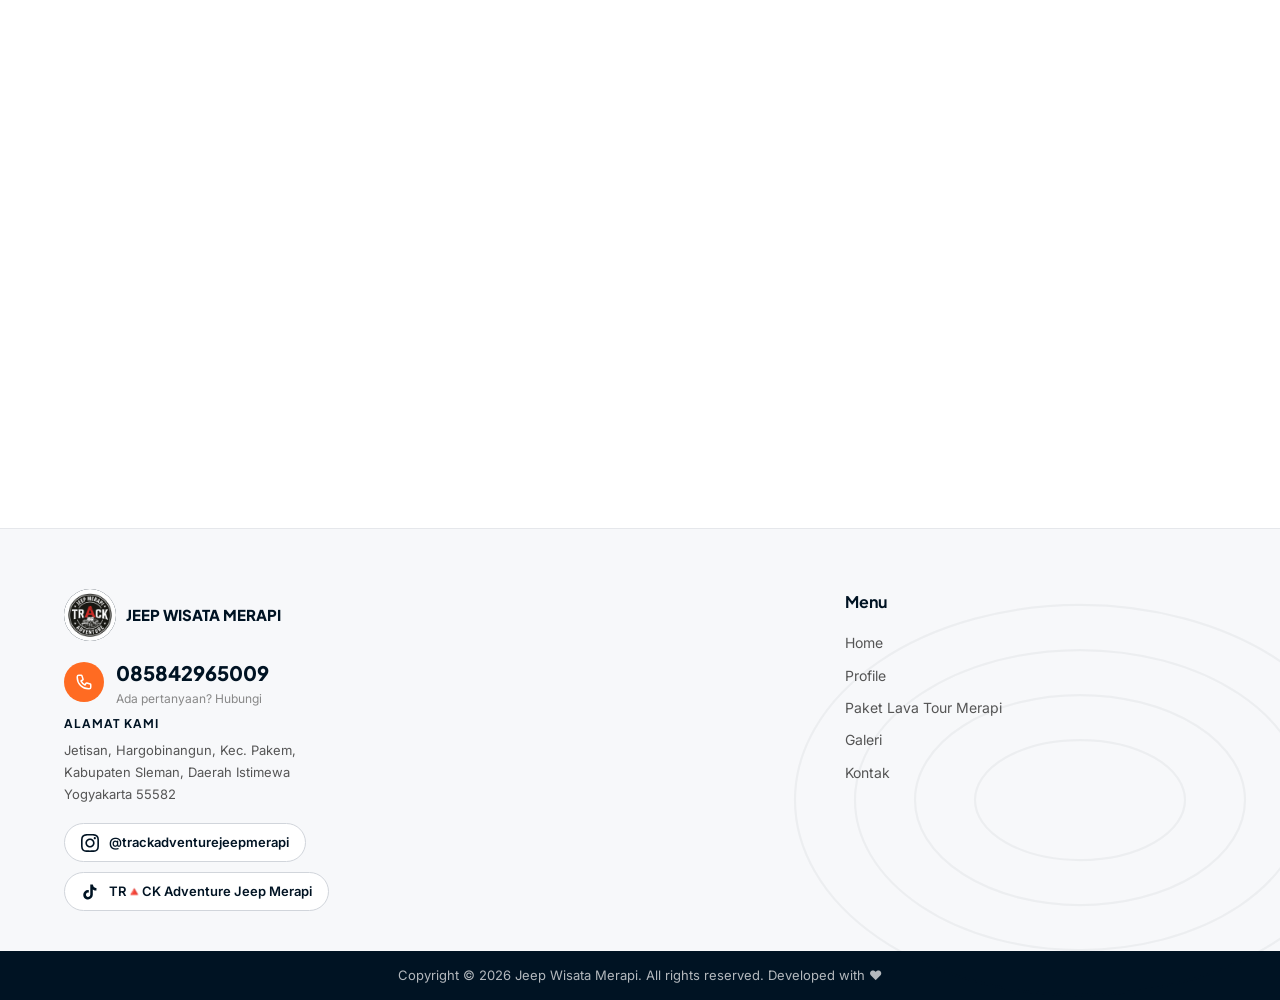
==== commit 8e5a51f9: "Update Paket Sunrise card image to paketsunrise.jpeg" ====
--- a/index.html
+++ b/index.html
@@ -88,7 +88,7 @@
         <div class="pkg-card reveal reveal-delay-1" data-category="sunrise">
           <div class="pkg-img">
             <div class="pkg-badge-sunrise">🌄 Start 04.30</div>
-            <img src="images/IMG_2432.jpg" alt="Paket Sunrise" loading="lazy" />
+            <img src="images/paketsunrise.jpeg" alt="Paket Sunrise" loading="lazy" />
           </div>
           <div class="pkg-body">
             <div class="pkg-head">
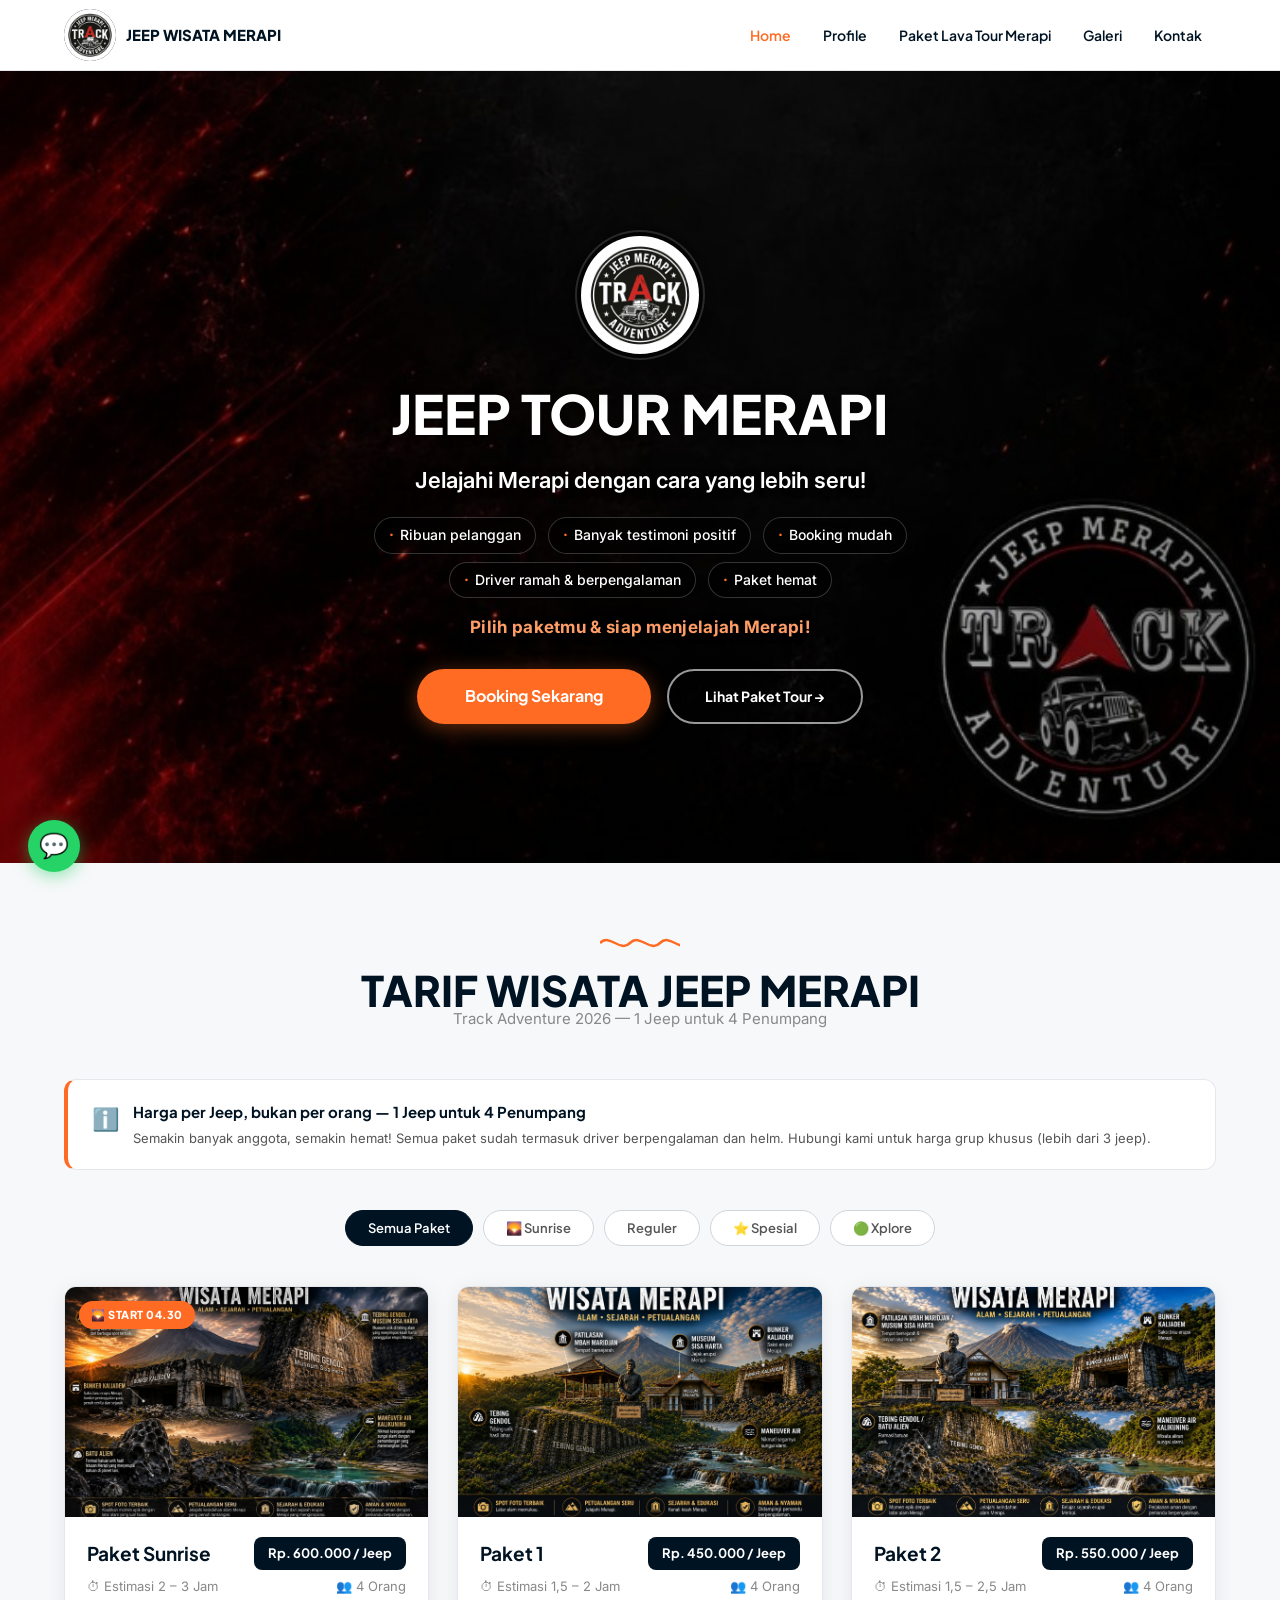
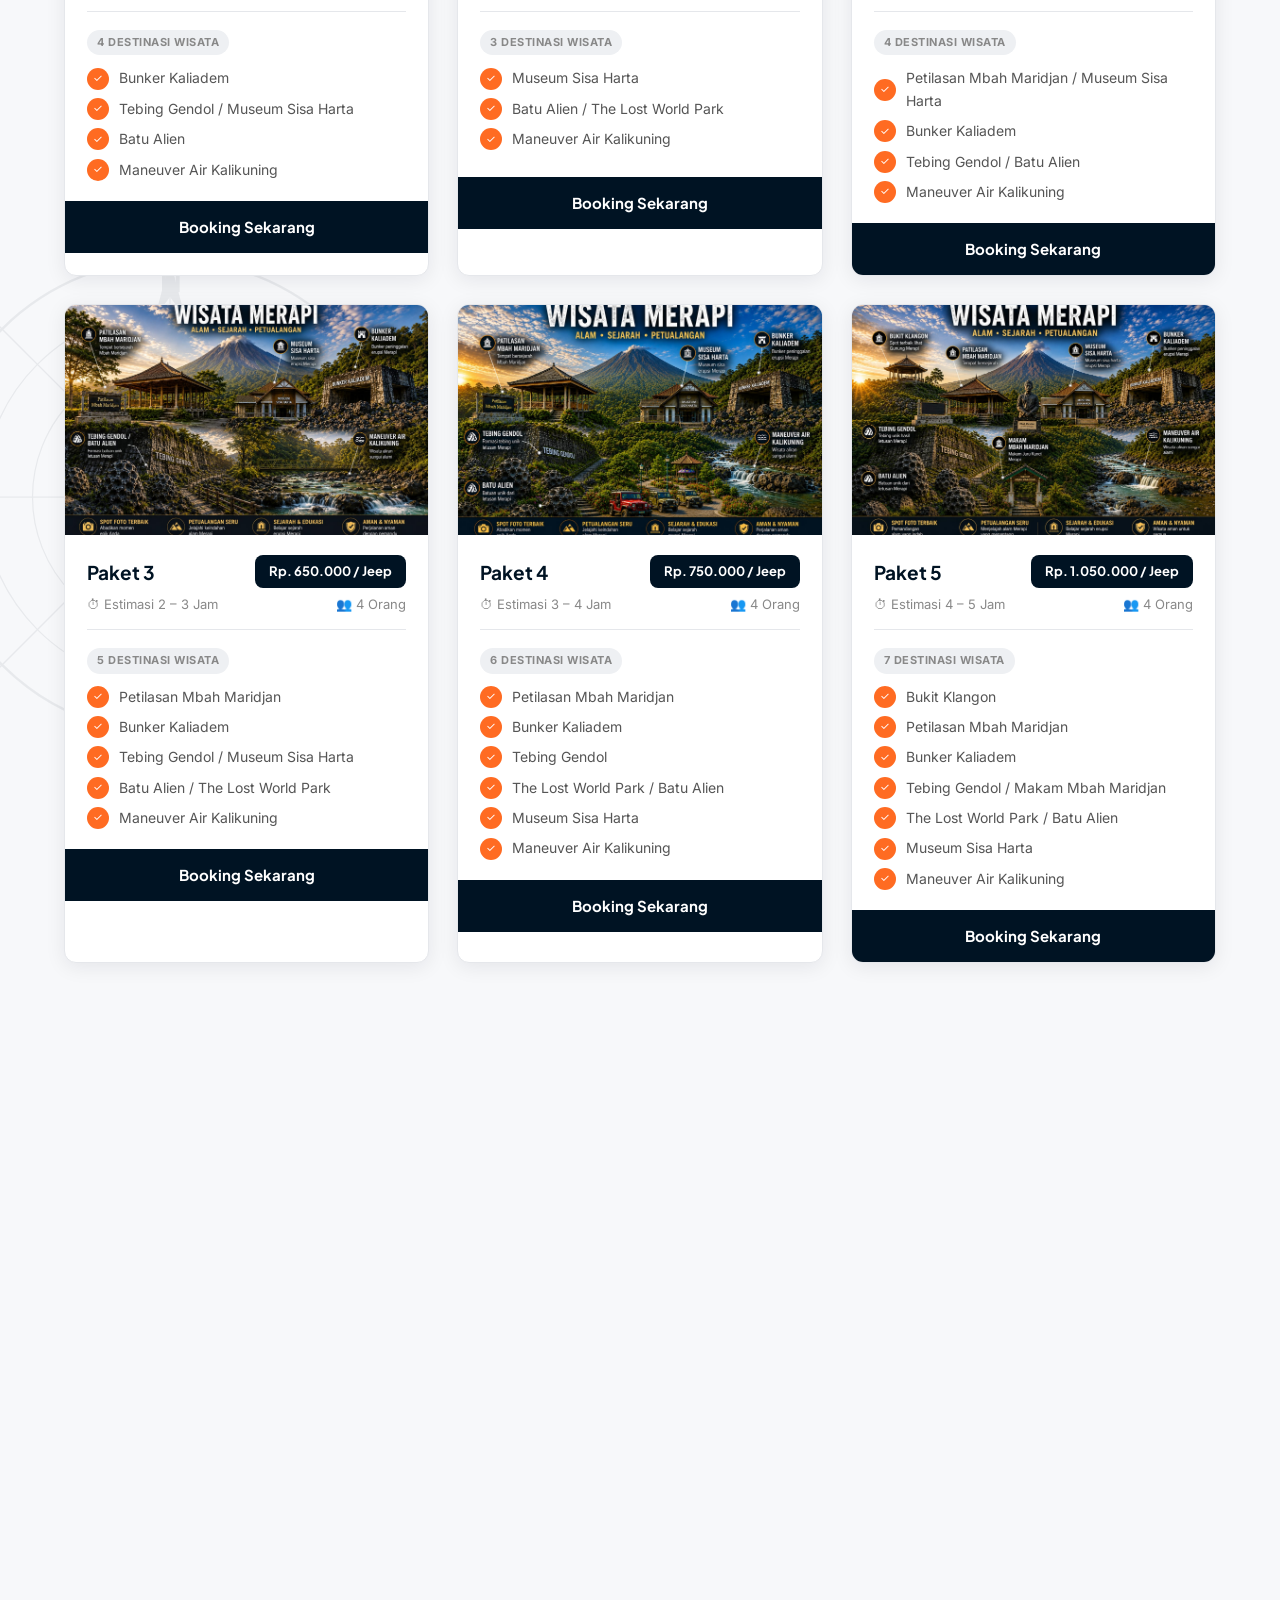
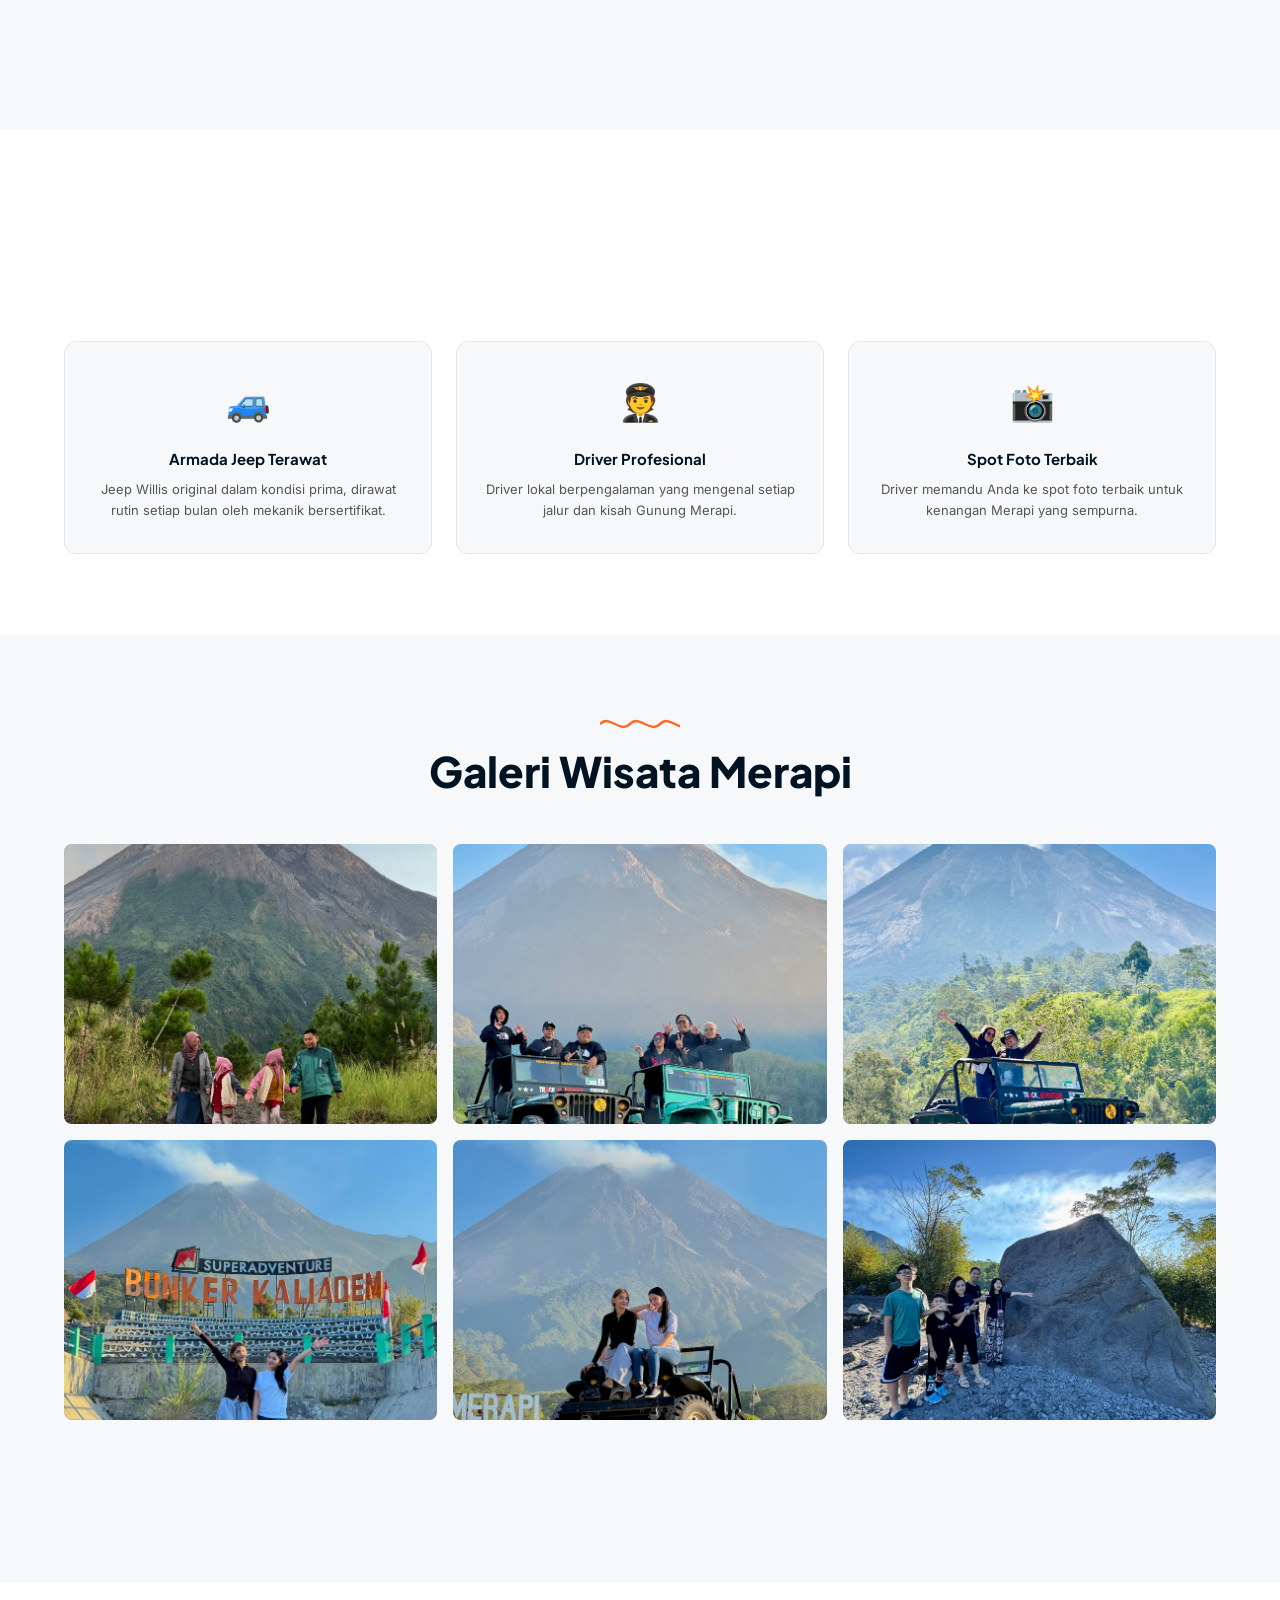
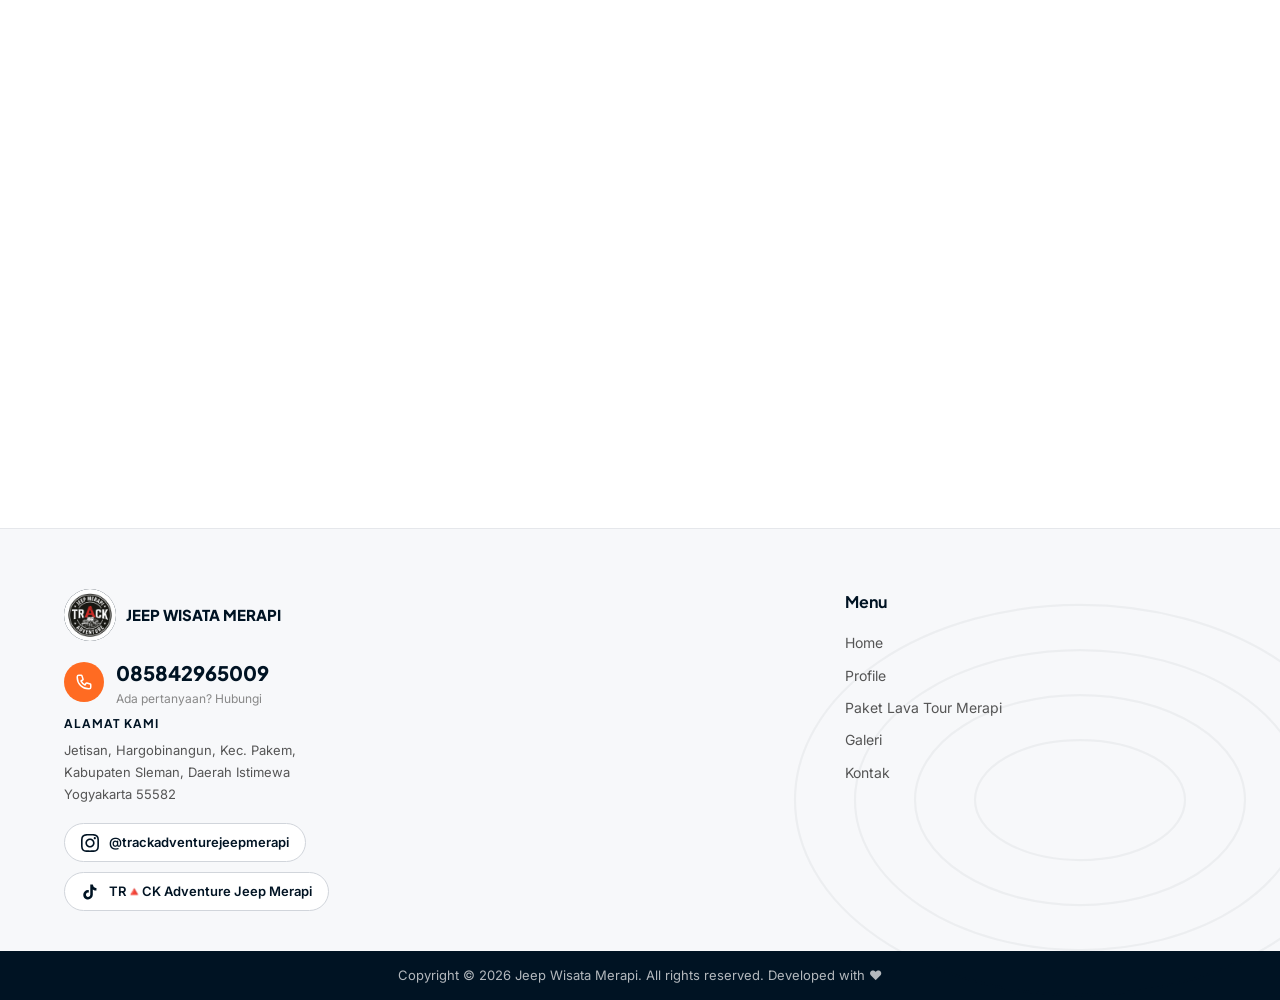
==== commit 00db496b: "Update hero section text to client requested copy" ====
--- a/index.html
+++ b/index.html
@@ -45,8 +45,19 @@
       <div class="hero-logo-wrapper">
         <img src="images/logo.png" alt="Jeep Merapi Track Adventure" class="hero-badge-logo" />
       </div>
-      <h1 class="hero-title">NIKMATI LAVA TOUR MERAPI<br/>BERSAMA PROFESIONALNYA</h1>
-      <p class="hero-subtitle">Paket Lengkap, Armada Terawat, Dan Pemandu Berpengalaman.<br/>1 Jeep untuk 4 Penumpang Mulai dari Rp. 450.000</p>
+      <h1 class="hero-title">JEEP TOUR MERAPI</h1>
+      <p class="hero-subtitle">Jelajahi Merapi dengan cara yang lebih seru!</p>
+      
+      <div class="hero-features-list">
+        <div class="hero-feature-item"><span class="dot">·</span> Ribuan pelanggan</div>
+        <div class="hero-feature-item"><span class="dot">·</span> Banyak testimoni positif</div>
+        <div class="hero-feature-item"><span class="dot">·</span> Booking mudah</div>
+        <div class="hero-feature-item"><span class="dot">·</span> Driver ramah &amp; berpengalaman</div>
+        <div class="hero-feature-item"><span class="dot">·</span> Paket hemat</div>
+      </div>
+
+      <div class="hero-tagline">Pilih paketmu &amp; siap menjelajah Merapi!</div>
+
       <div style="display:flex;gap:16px;justify-content:center;flex-wrap:wrap;">
         <a href="https://wa.me/6285842965009?text=Halo%2C%20saya%20ingin%20booking%20Lava%20Tour%20Merapi" target="_blank" class="hero-btn">Booking Sekarang</a>
         <a href="paket.html" class="btn btn-outline" style="border-color:rgba(255,255,255,0.6);color:#fff;padding:14px 36px;border-radius:50px;font-family:var(--font-heading);font-weight:700;">Lihat Paket Tour →</a>
--- a/css/style.css
+++ b/css/style.css
@@ -304,10 +304,52 @@
 }
 
 .hero-subtitle {
-  font-size: clamp(15px, 2vw, 18px);
-  color: rgba(255,255,255,0.9);
-  margin-bottom: 36px;
-  line-height: 1.6;
+  font-size: clamp(16px, 2.2vw, 22px);
+  font-weight: 600;
+  color: #ffffff;
+  margin-bottom: 20px;
+  line-height: 1.5;
+  text-shadow: 0 2px 8px rgba(0,0,0,0.6);
+}
+
+.hero-features-list {
+  display: flex;
+  flex-wrap: wrap;
+  justify-content: center;
+  gap: 8px 12px;
+  max-width: 680px;
+  margin: 0 auto 16px;
+}
+
+.hero-feature-item {
+  display: inline-flex;
+  align-items: center;
+  gap: 6px;
+  background: rgba(0, 0, 0, 0.45);
+  border: 1px solid rgba(255, 255, 255, 0.2);
+  backdrop-filter: blur(8px);
+  -webkit-backdrop-filter: blur(8px);
+  padding: 6px 14px;
+  border-radius: 50px;
+  color: #fff;
+  font-size: clamp(12px, 1.5vw, 14px);
+  font-weight: 500;
+  text-shadow: 0 1px 3px rgba(0,0,0,0.5);
+}
+
+.hero-feature-item span.dot {
+  color: var(--orange);
+  font-weight: 800;
+  font-size: 14px;
+}
+
+.hero-tagline {
+  font-size: clamp(14px, 1.8vw, 17px);
+  font-weight: 700;
+  color: #ff9d66;
+  margin-bottom: 28px;
+  letter-spacing: 0.3px;
+  text-shadow: 0 2px 8px rgba(0,0,0,0.7);
 }
 
 .hero-btn {
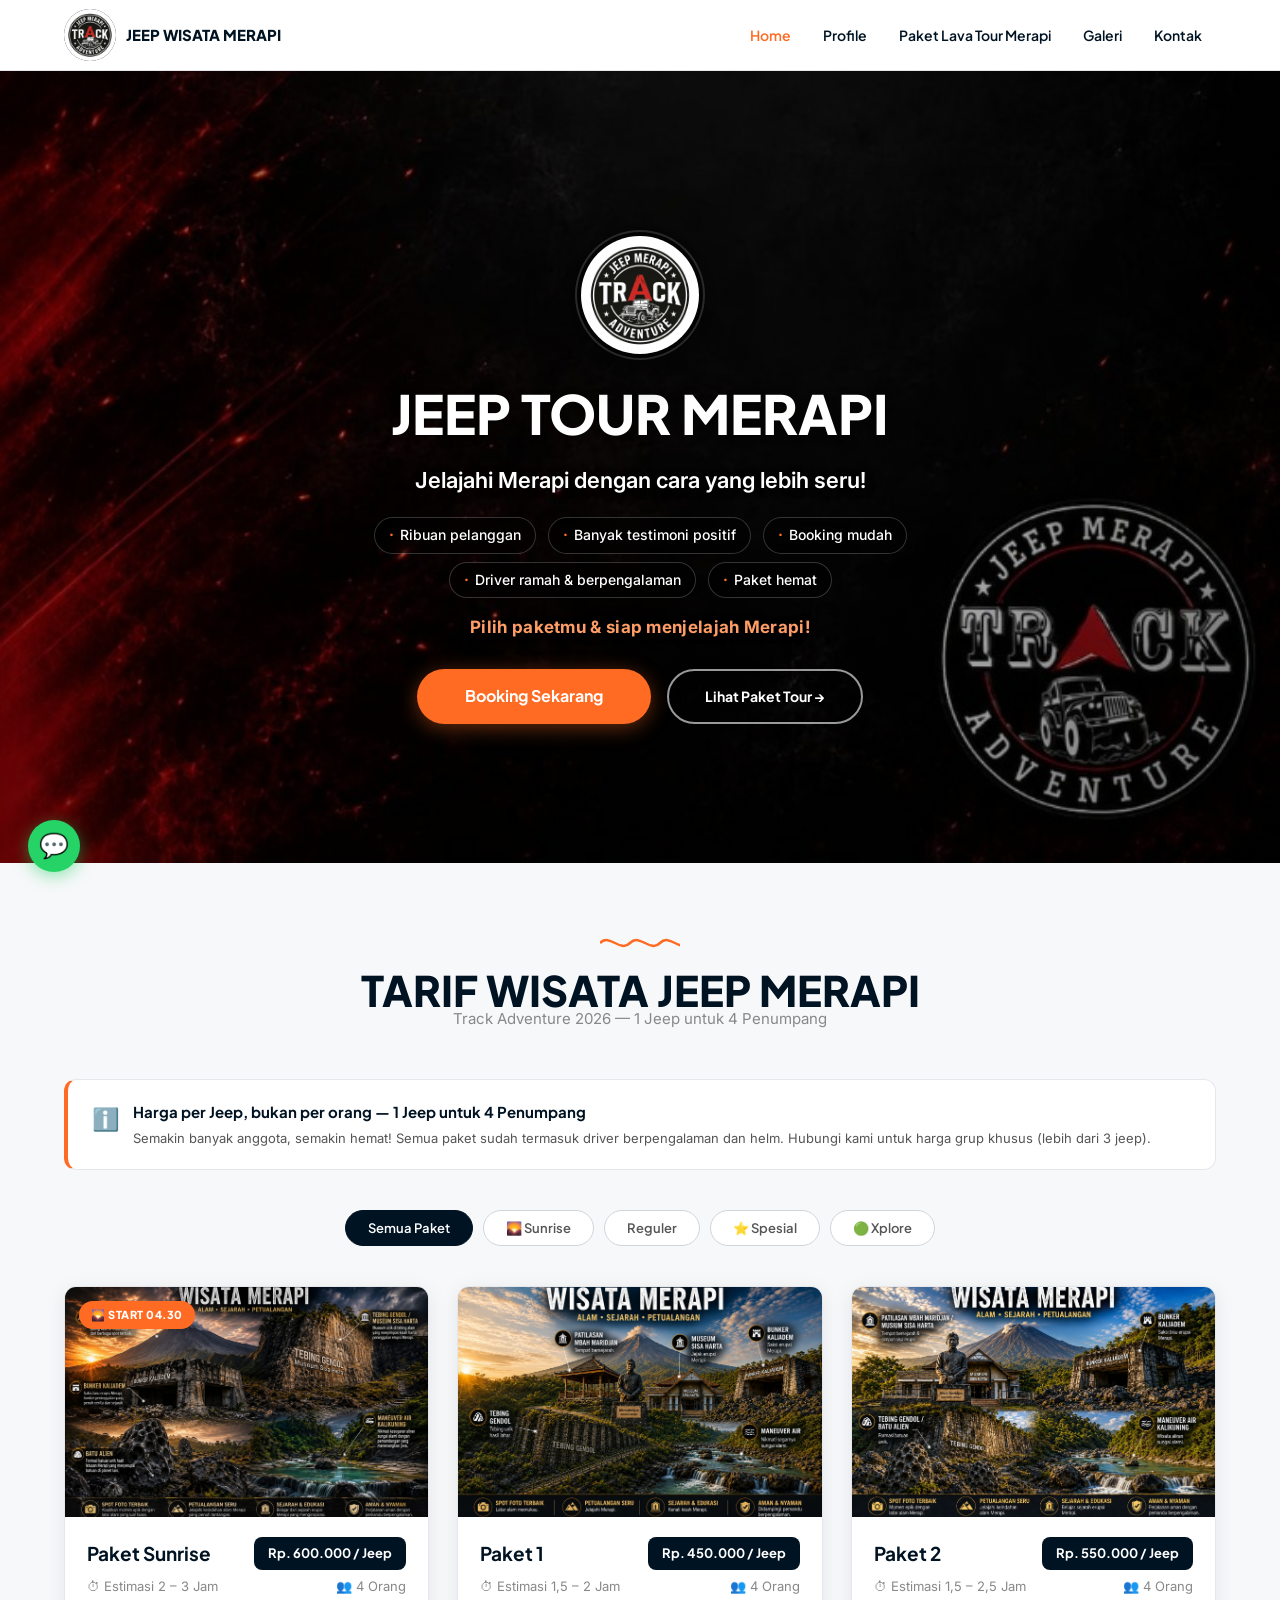
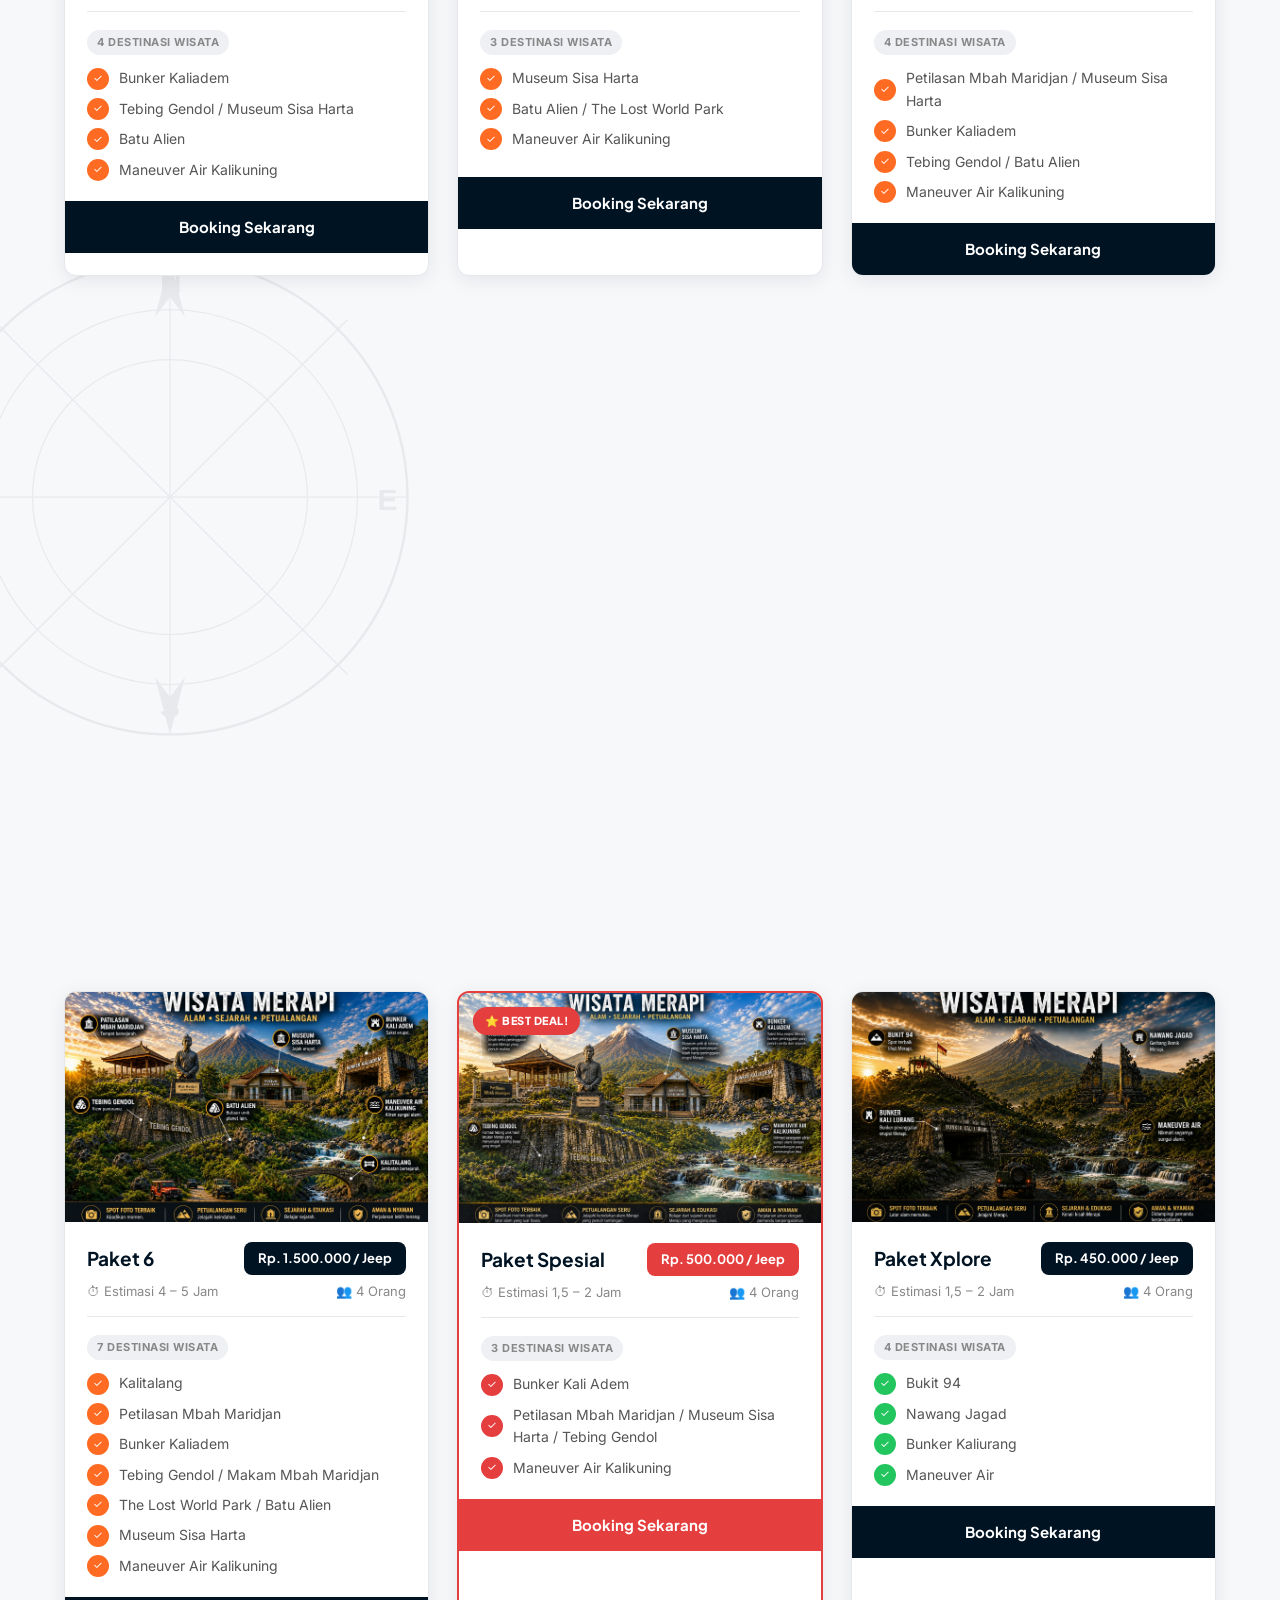
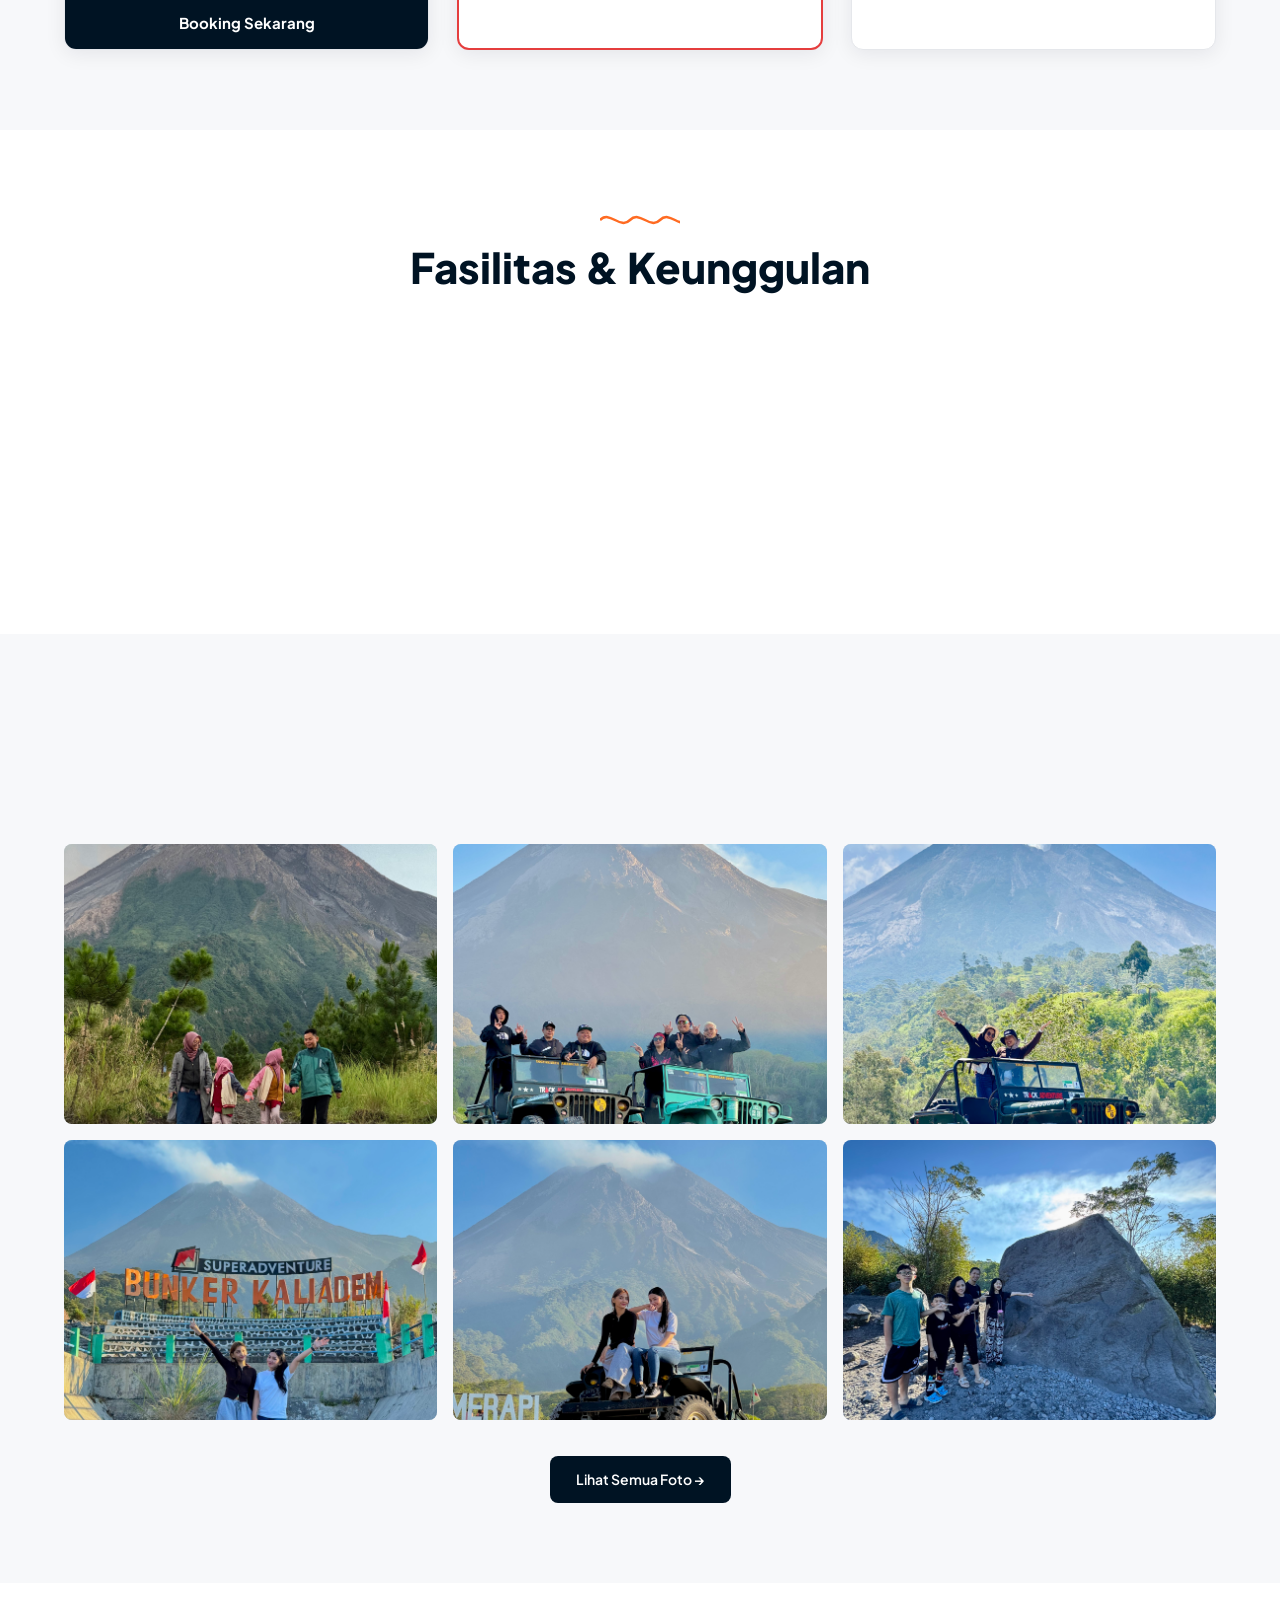
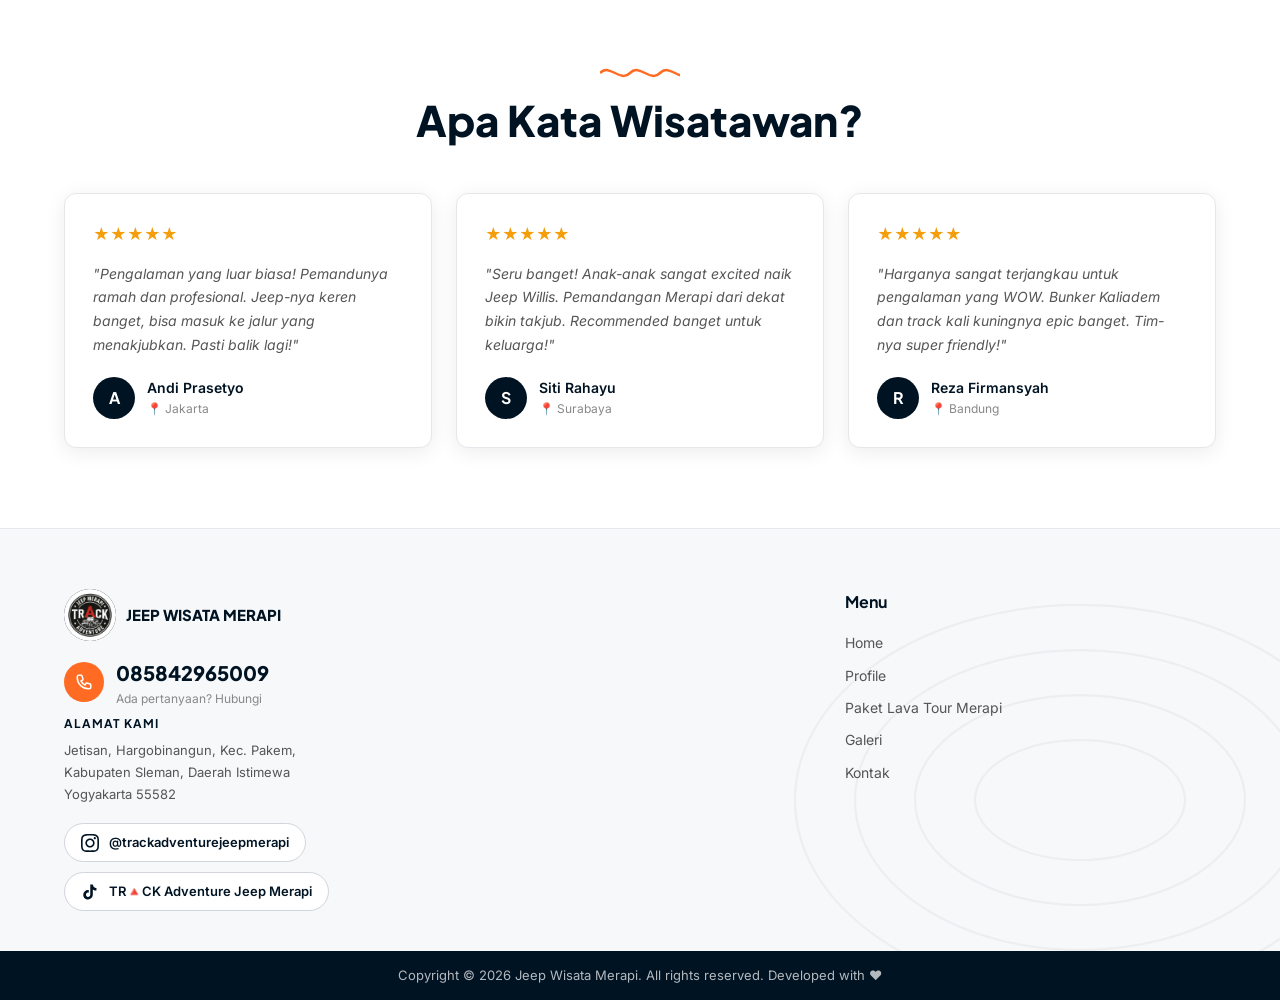
==== commit 590597e7: "Add Google Search Console verification, robots.txt, and sitemap.xml" ====
--- a/index.html
+++ b/index.html
@@ -5,6 +5,7 @@
   <meta name="viewport" content="width=device-width, initial-scale=1.0" />
   <title>Jeep Wisata Merapi — Lava Tour Merapi Profesional</title>
   <meta name="description" content="Nikmati Lava Tour Merapi bersama profesionalnya. Paket lengkap, armada terawat, dan pemandu berpengalaman. Booking sekarang!" />
+  <meta name="google-site-verification" content="googleeecc47f955e5a15d" />
   <link rel="stylesheet" href="css/style.css" />
 </head>
 <body>
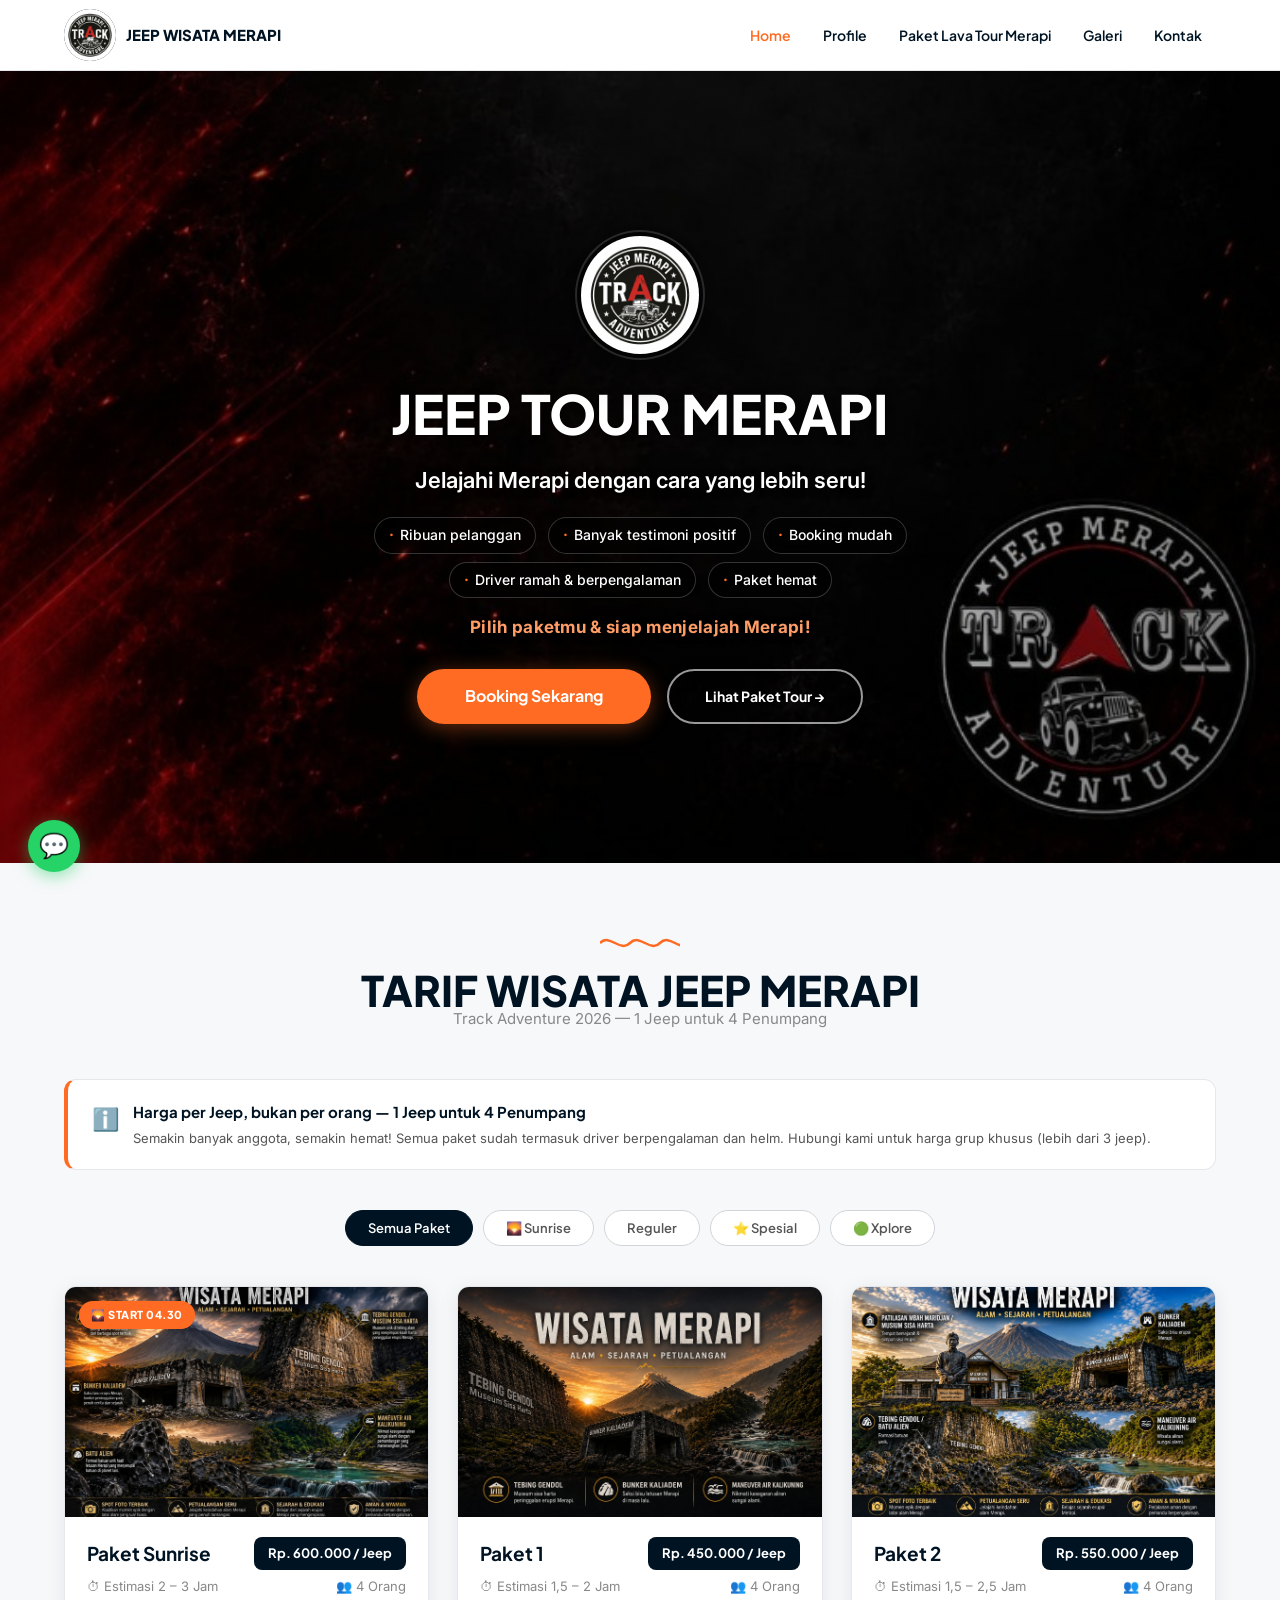
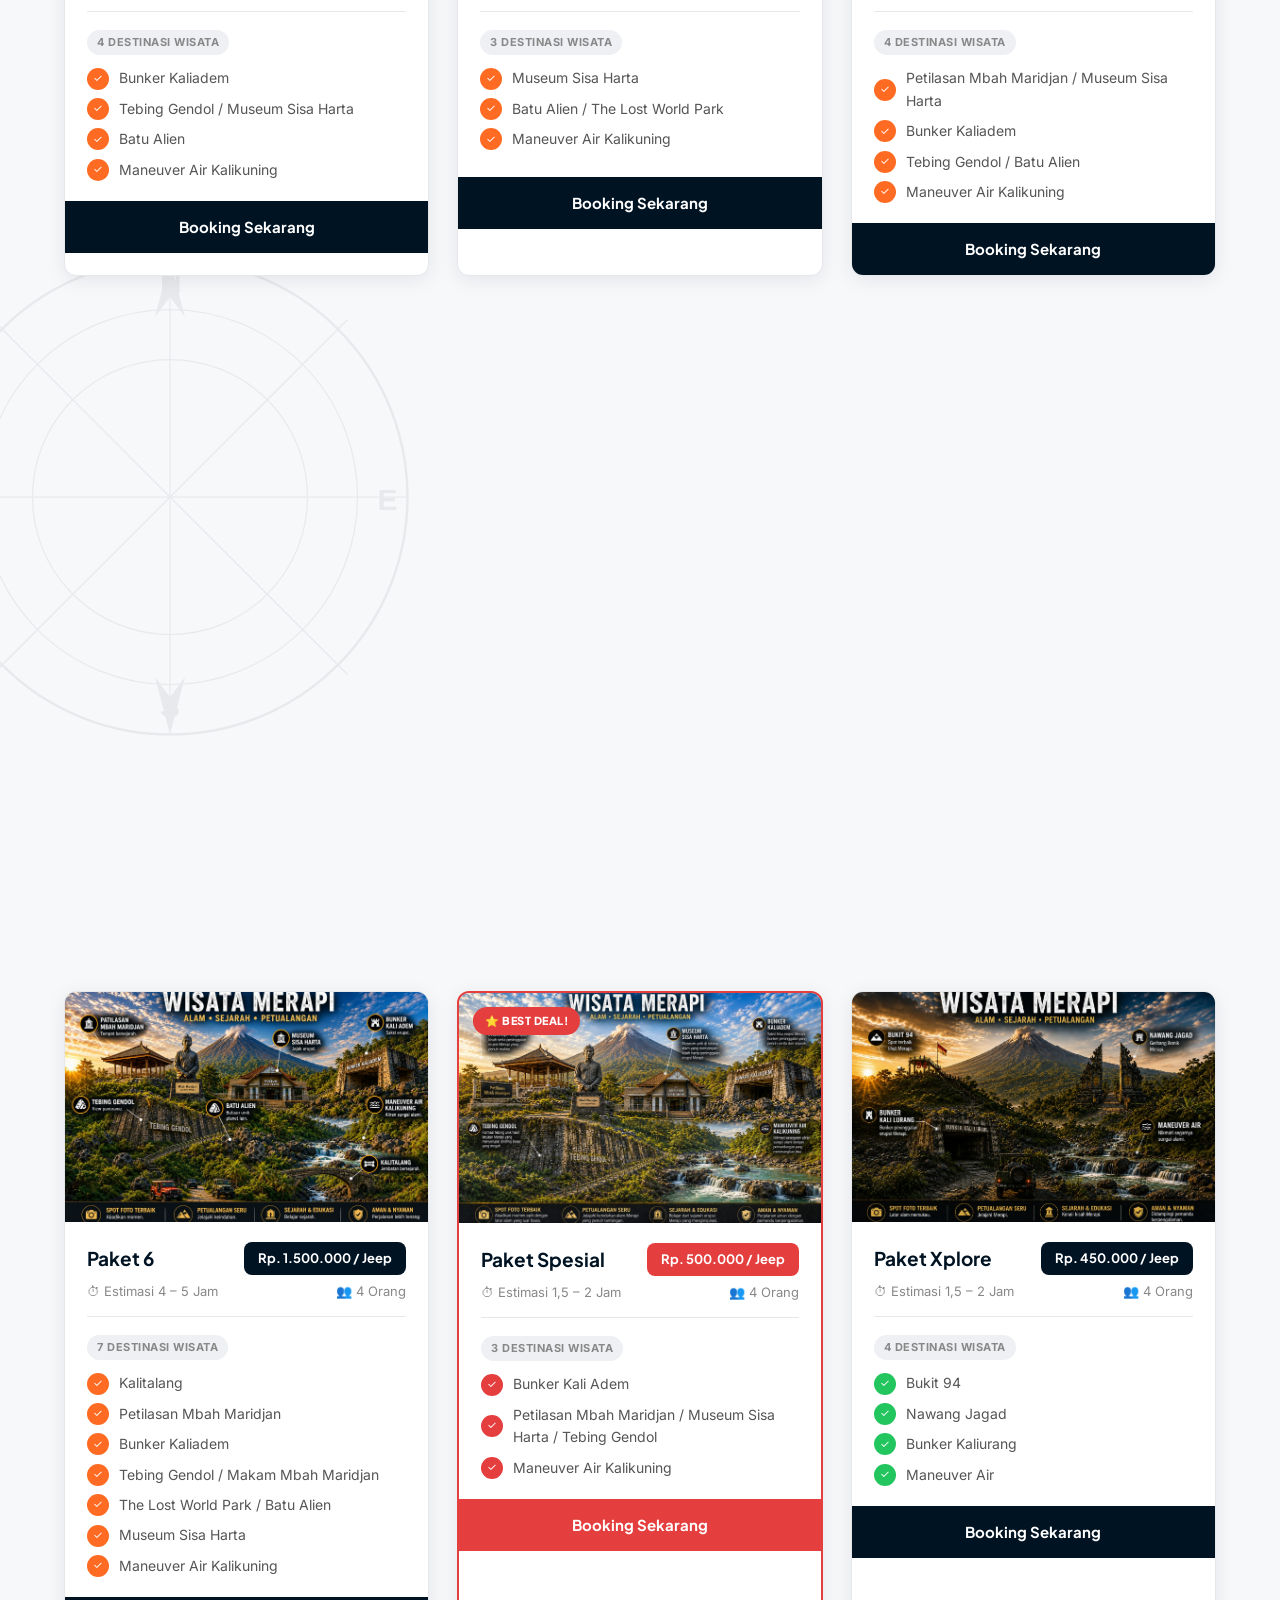
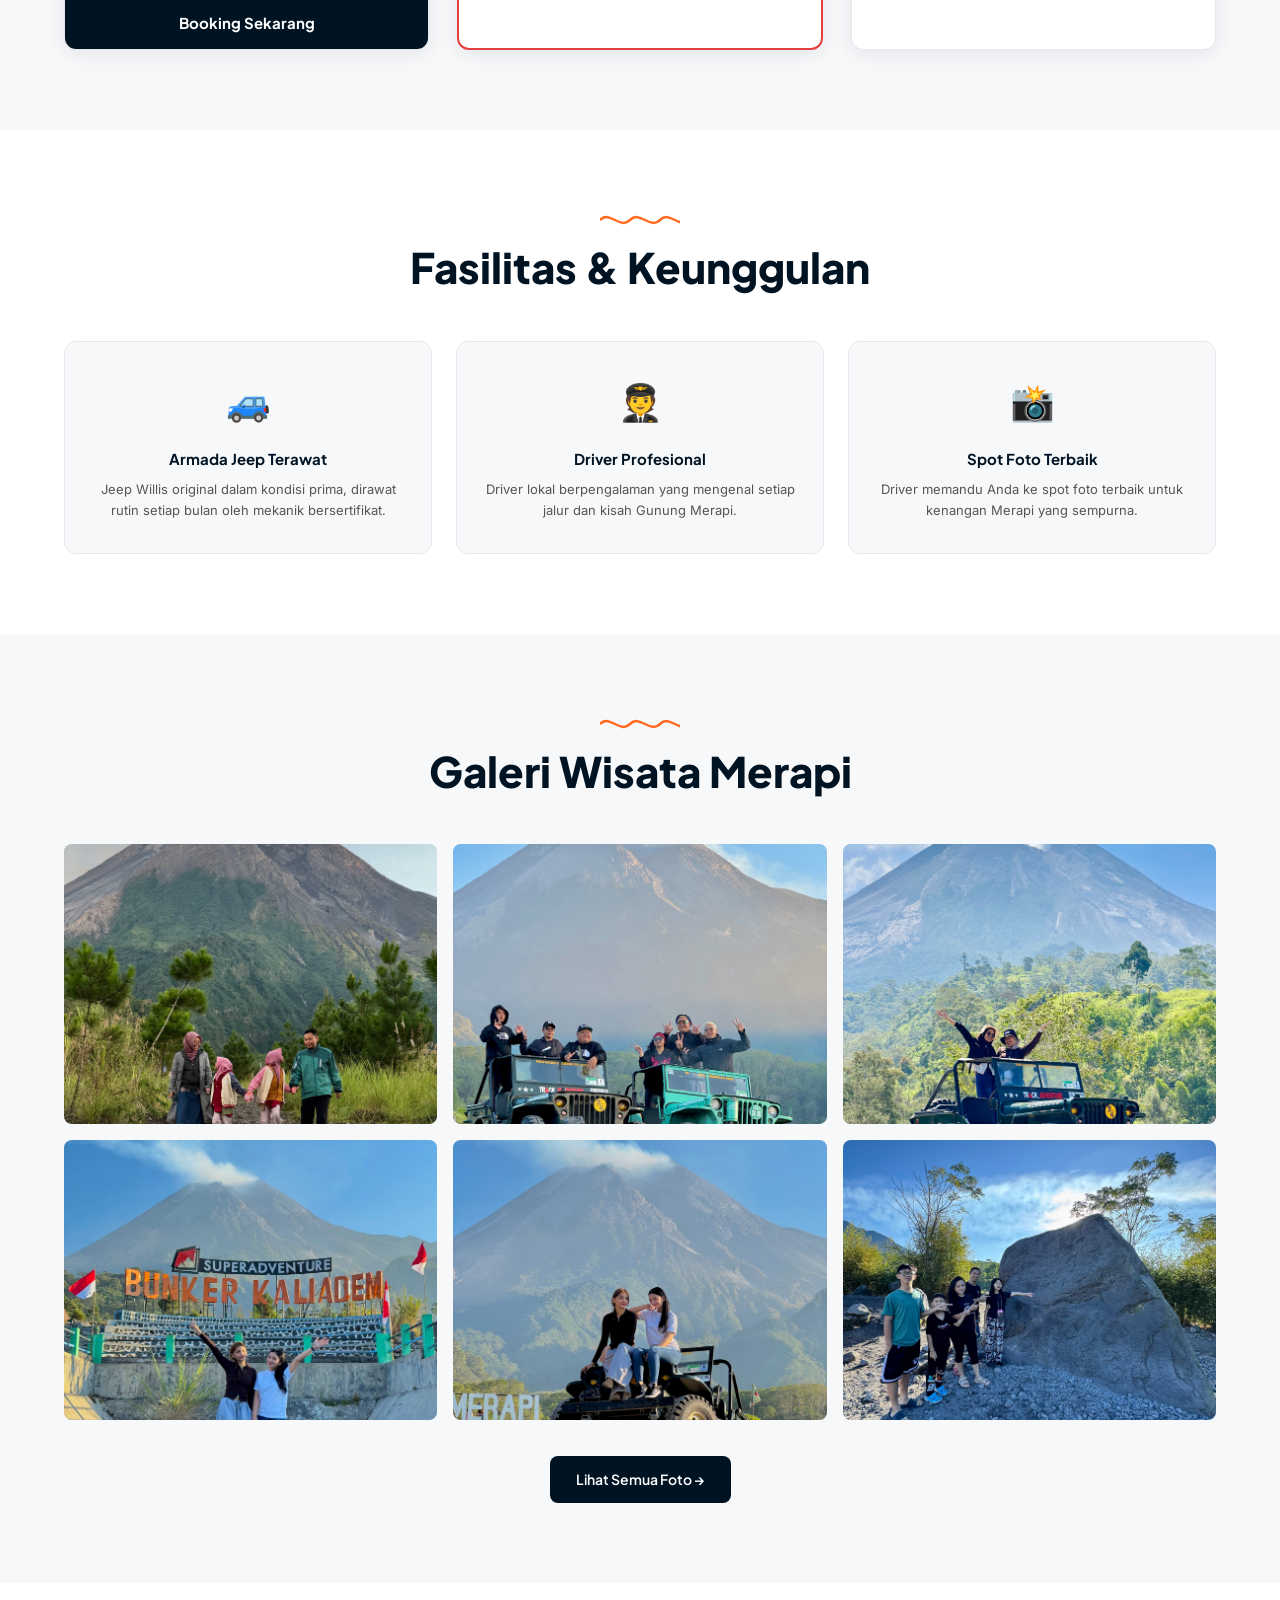
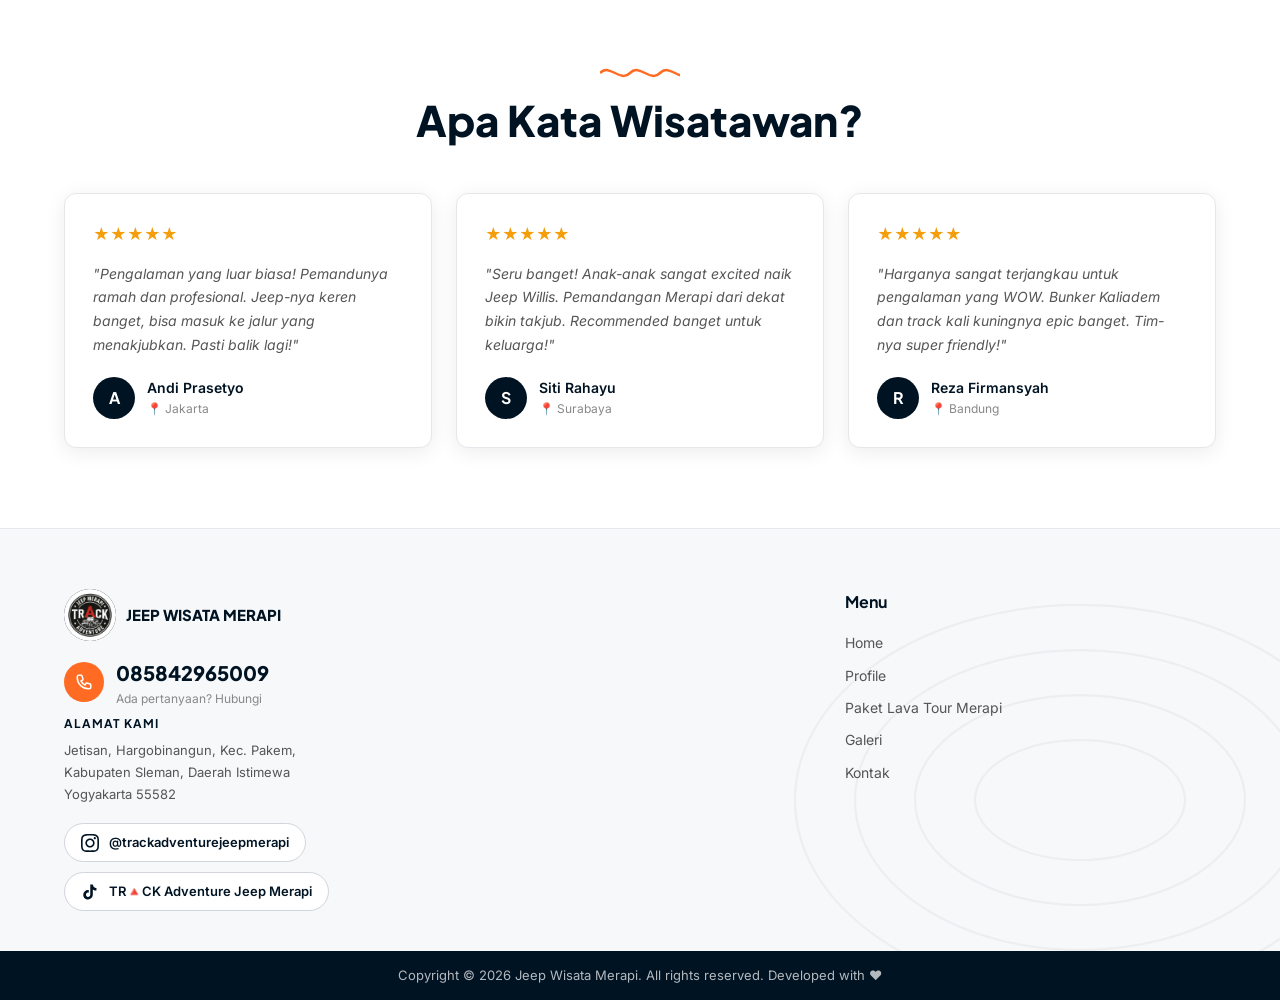
==== commit 7bead3fc: "Update Paket 1 card image to paket1.jpeg" ====
--- a/index.html
+++ b/index.html
@@ -125,7 +125,7 @@
         <!-- PAKET 1 -->
         <div class="pkg-card reveal reveal-delay-2" data-category="reguler">
           <div class="pkg-img">
-            <img src="images/paketsuperdeal.jpeg" alt="Paket 1 Super Deal" loading="lazy" />
+            <img src="images/paket1.jpeg" alt="Paket 1" loading="lazy" />
           </div>
           <div class="pkg-body">
             <div class="pkg-head">
